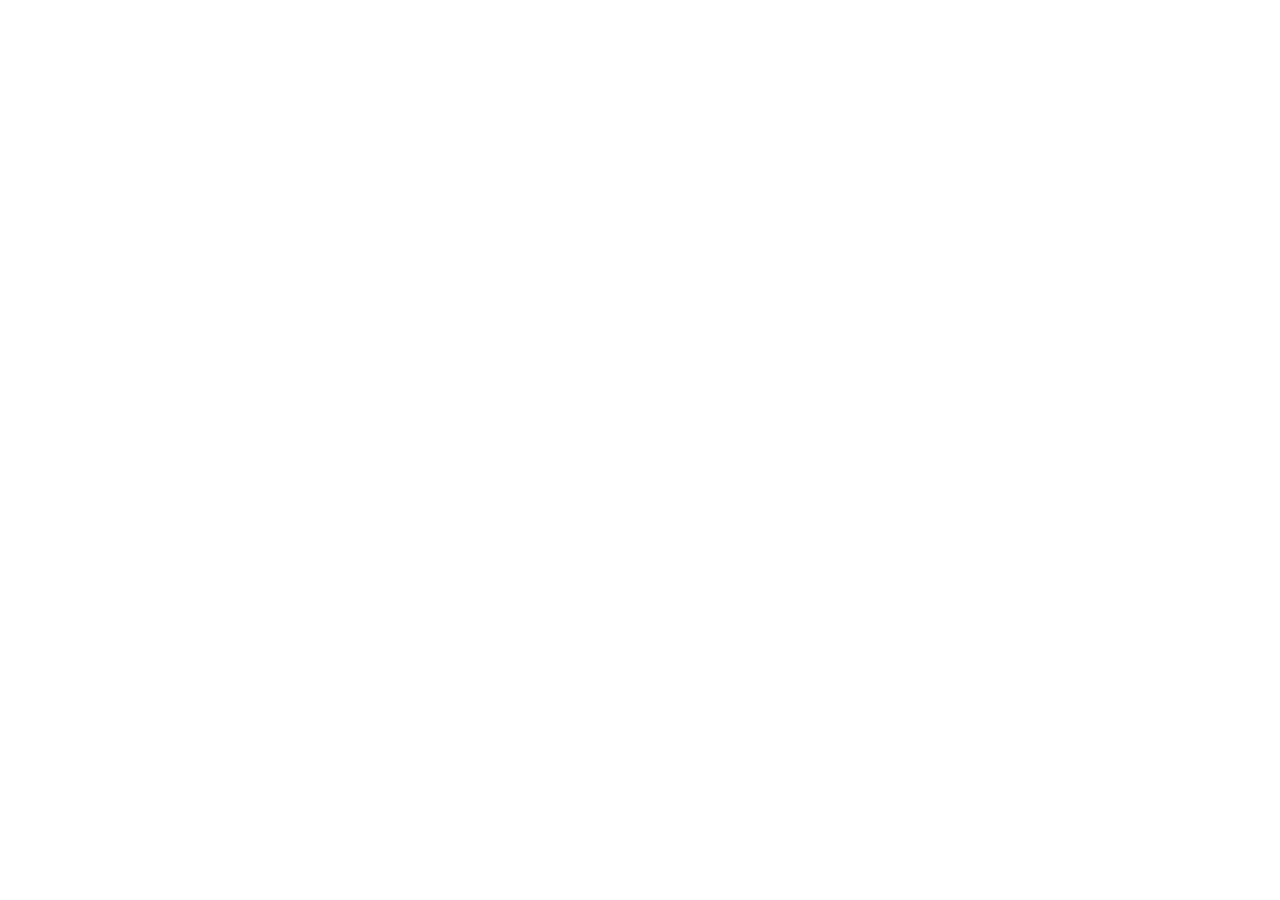
==== index.html @ 7c3af032 "Use tech stack vite_react_shadcn_ts" ====
<!DOCTYPE html>
<html lang="en">
  <head>
    <meta charset="UTF-8" />
    <meta name="viewport" content="width=device-width, initial-scale=1.0" />
    <title>nav-quest-explorer</title>
    <meta name="description" content="Lovable Generated Project" />
    <meta name="author" content="Lovable" />

    <meta property="og:title" content="nav-quest-explorer" />
    <meta property="og:description" content="Lovable Generated Project" />
    <meta property="og:type" content="website" />
    <meta property="og:image" content="https://lovable.dev/opengraph-image-p98pqg.png" />

    <meta name="twitter:card" content="summary_large_image" />
    <meta name="twitter:site" content="@lovable_dev" />
    <meta name="twitter:image" content="https://lovable.dev/opengraph-image-p98pqg.png" />
  </head>

  <body>
    <div id="root"></div>
    <script type="module" src="/src/main.tsx"></script>
  </body>
</html>
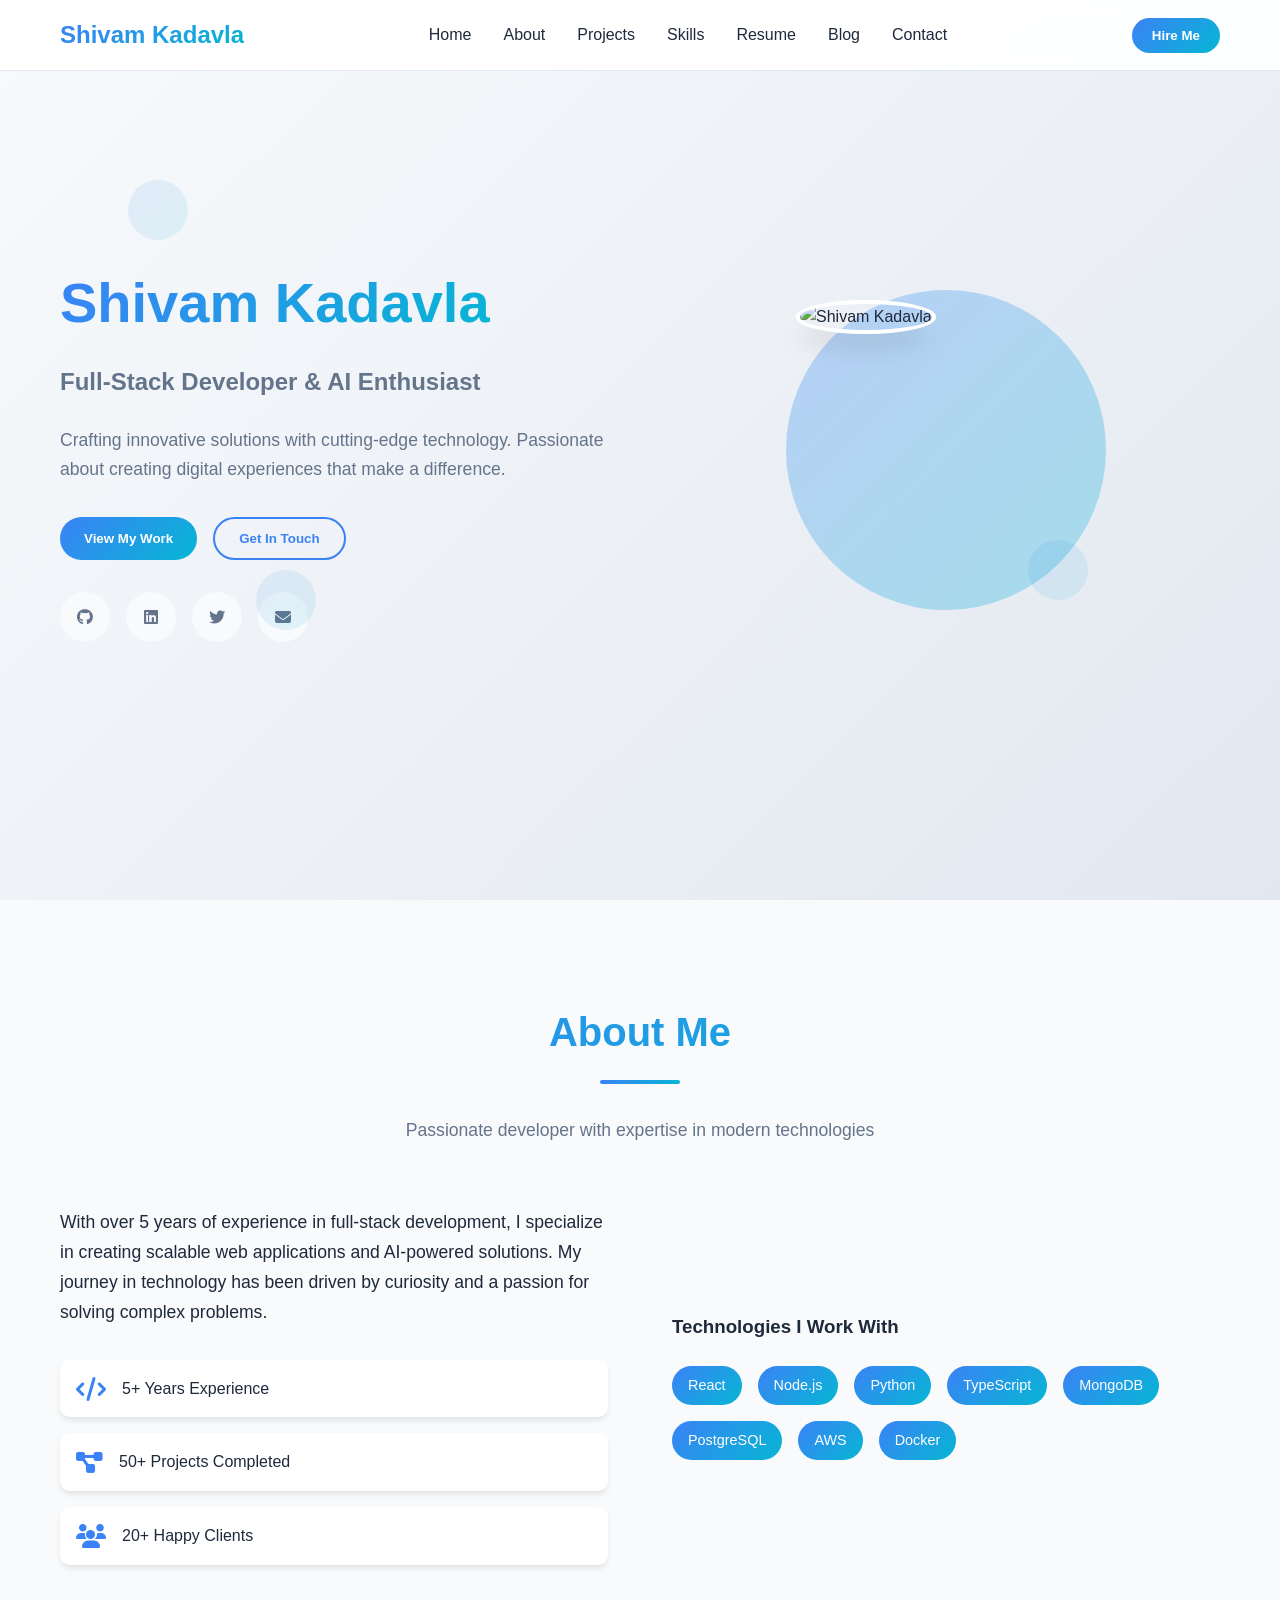
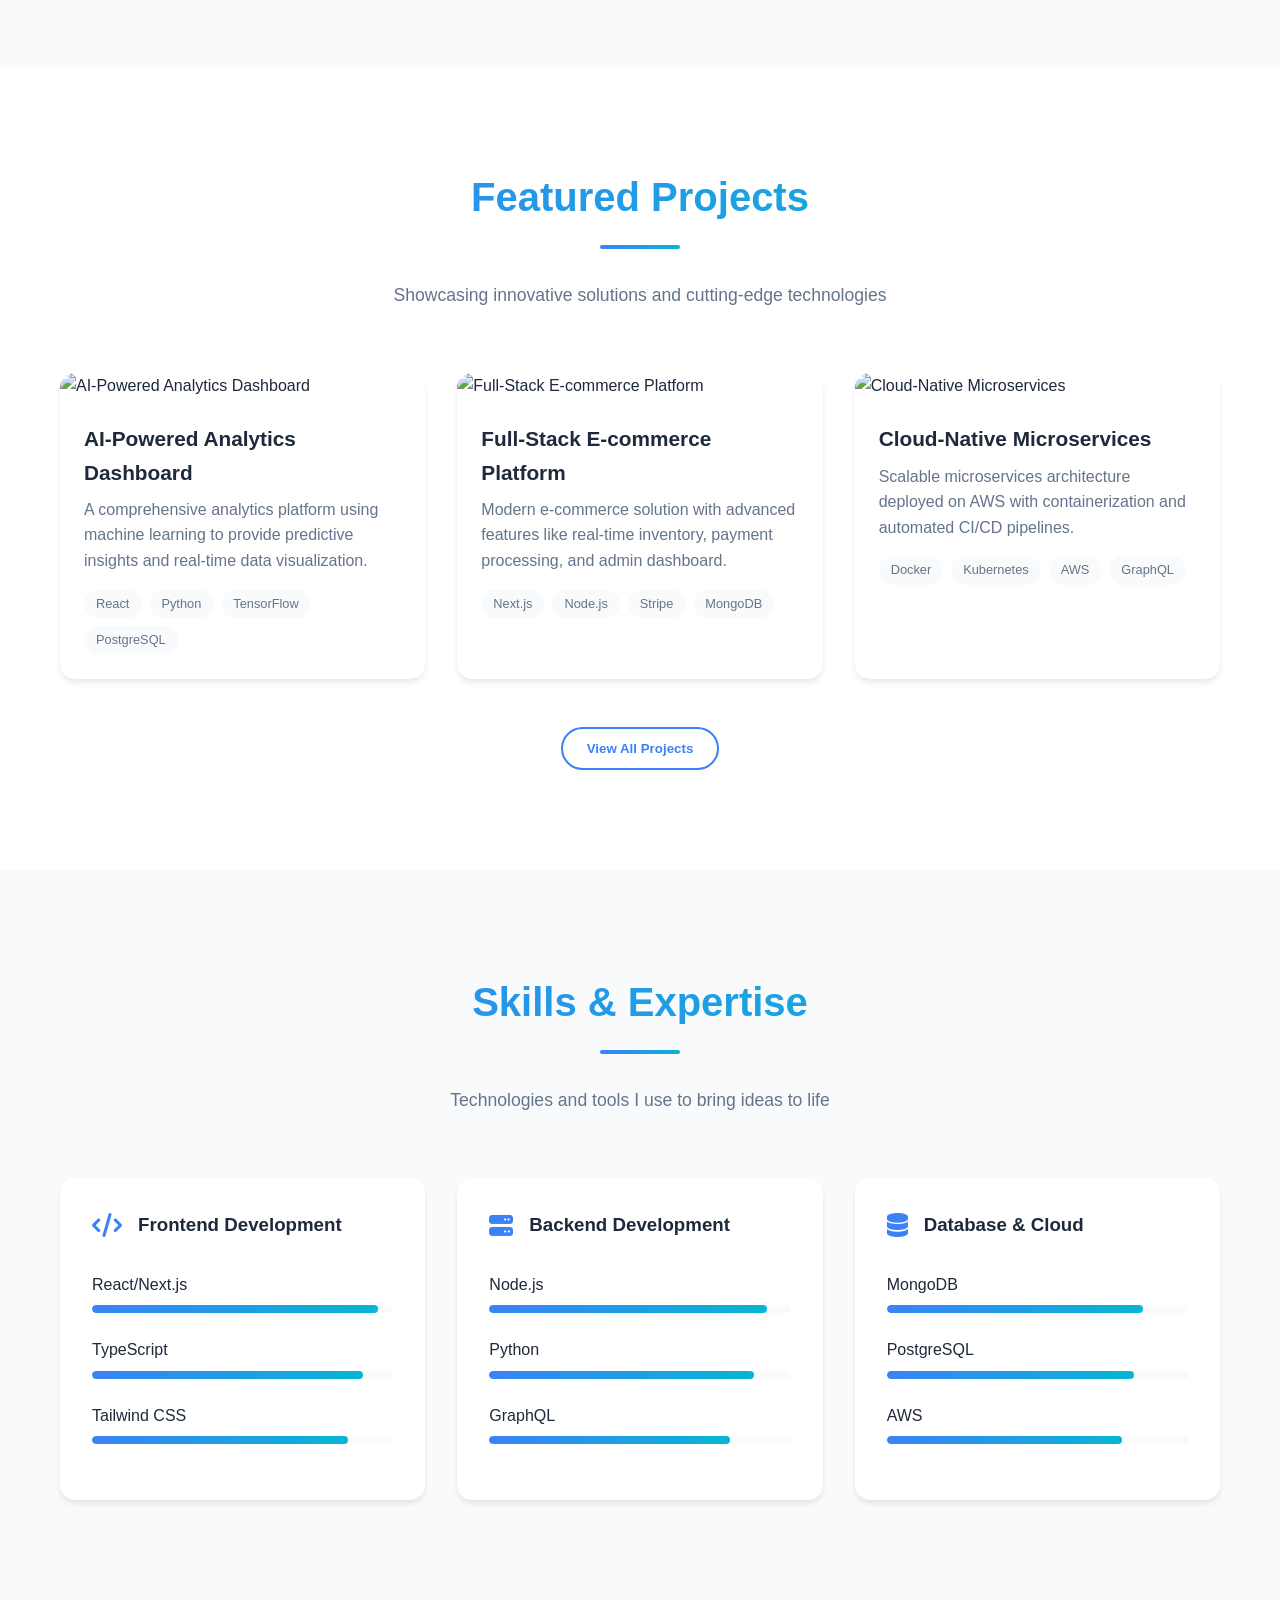
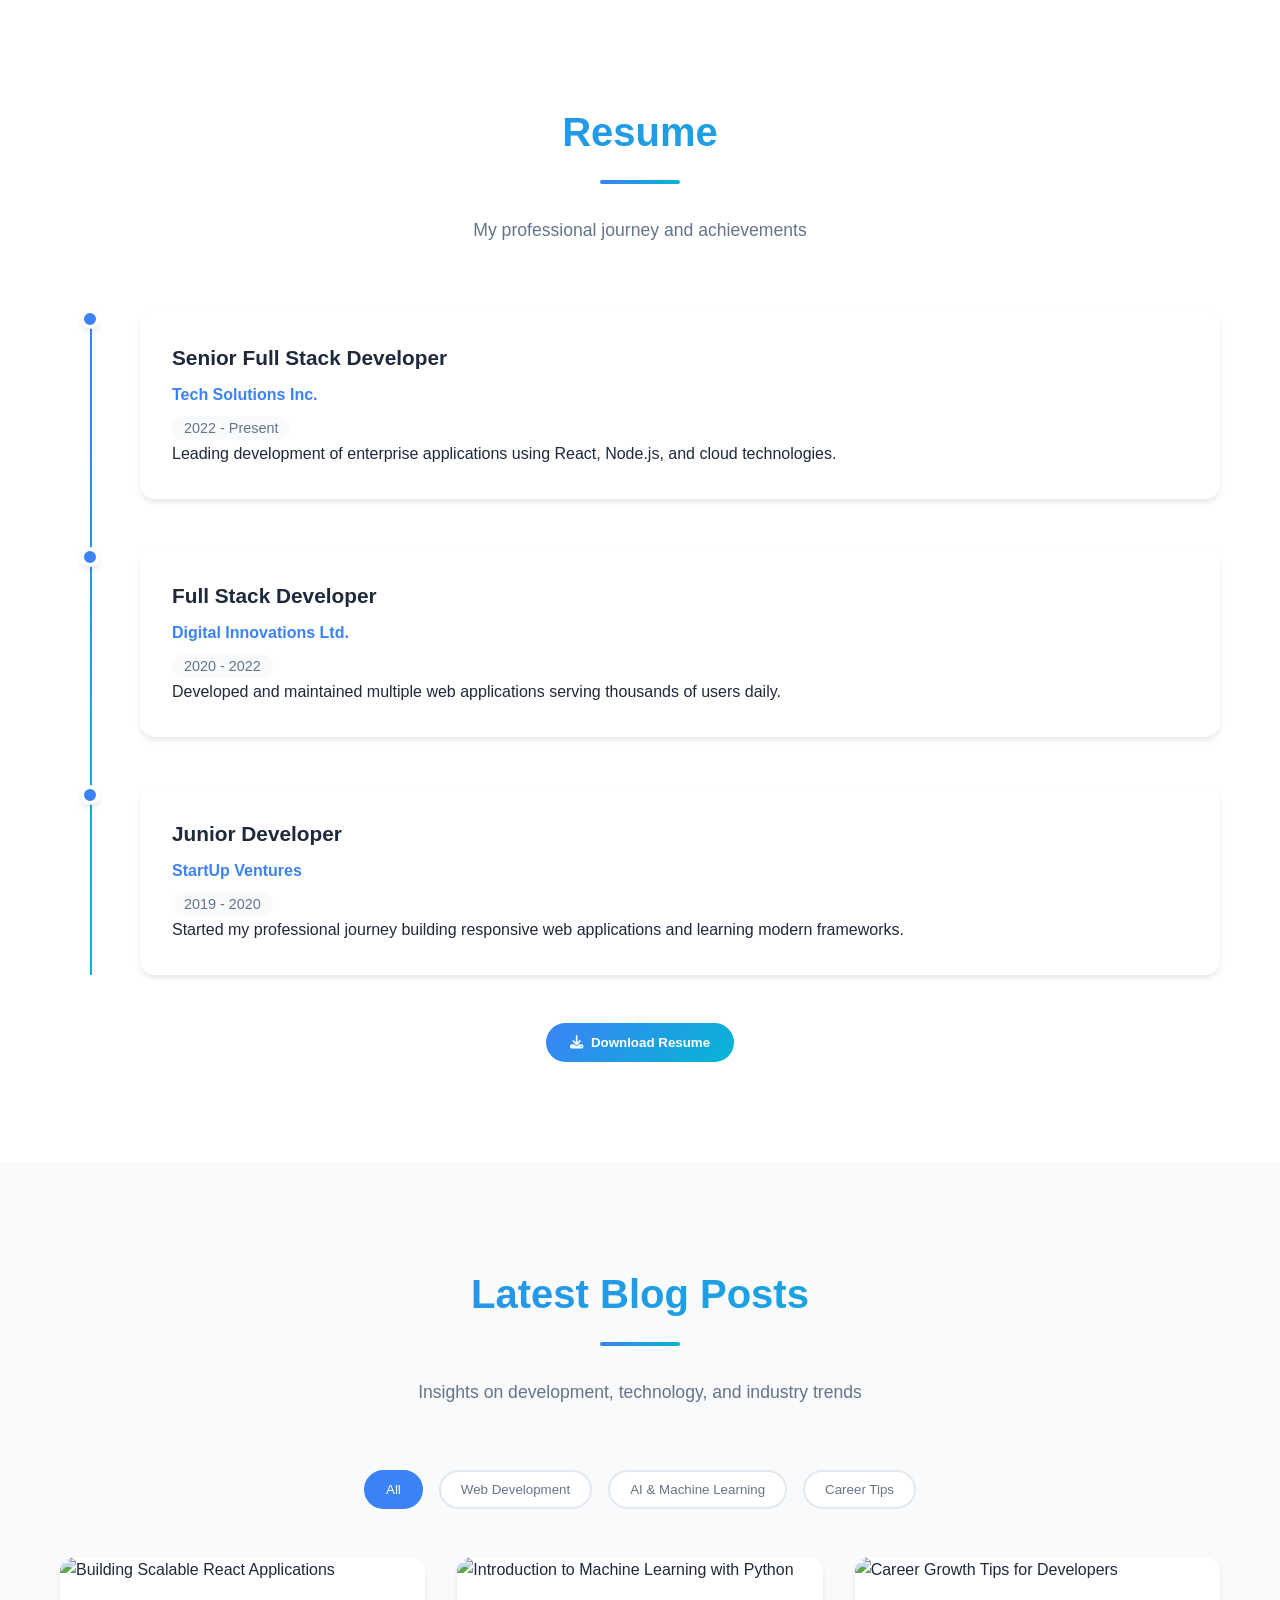
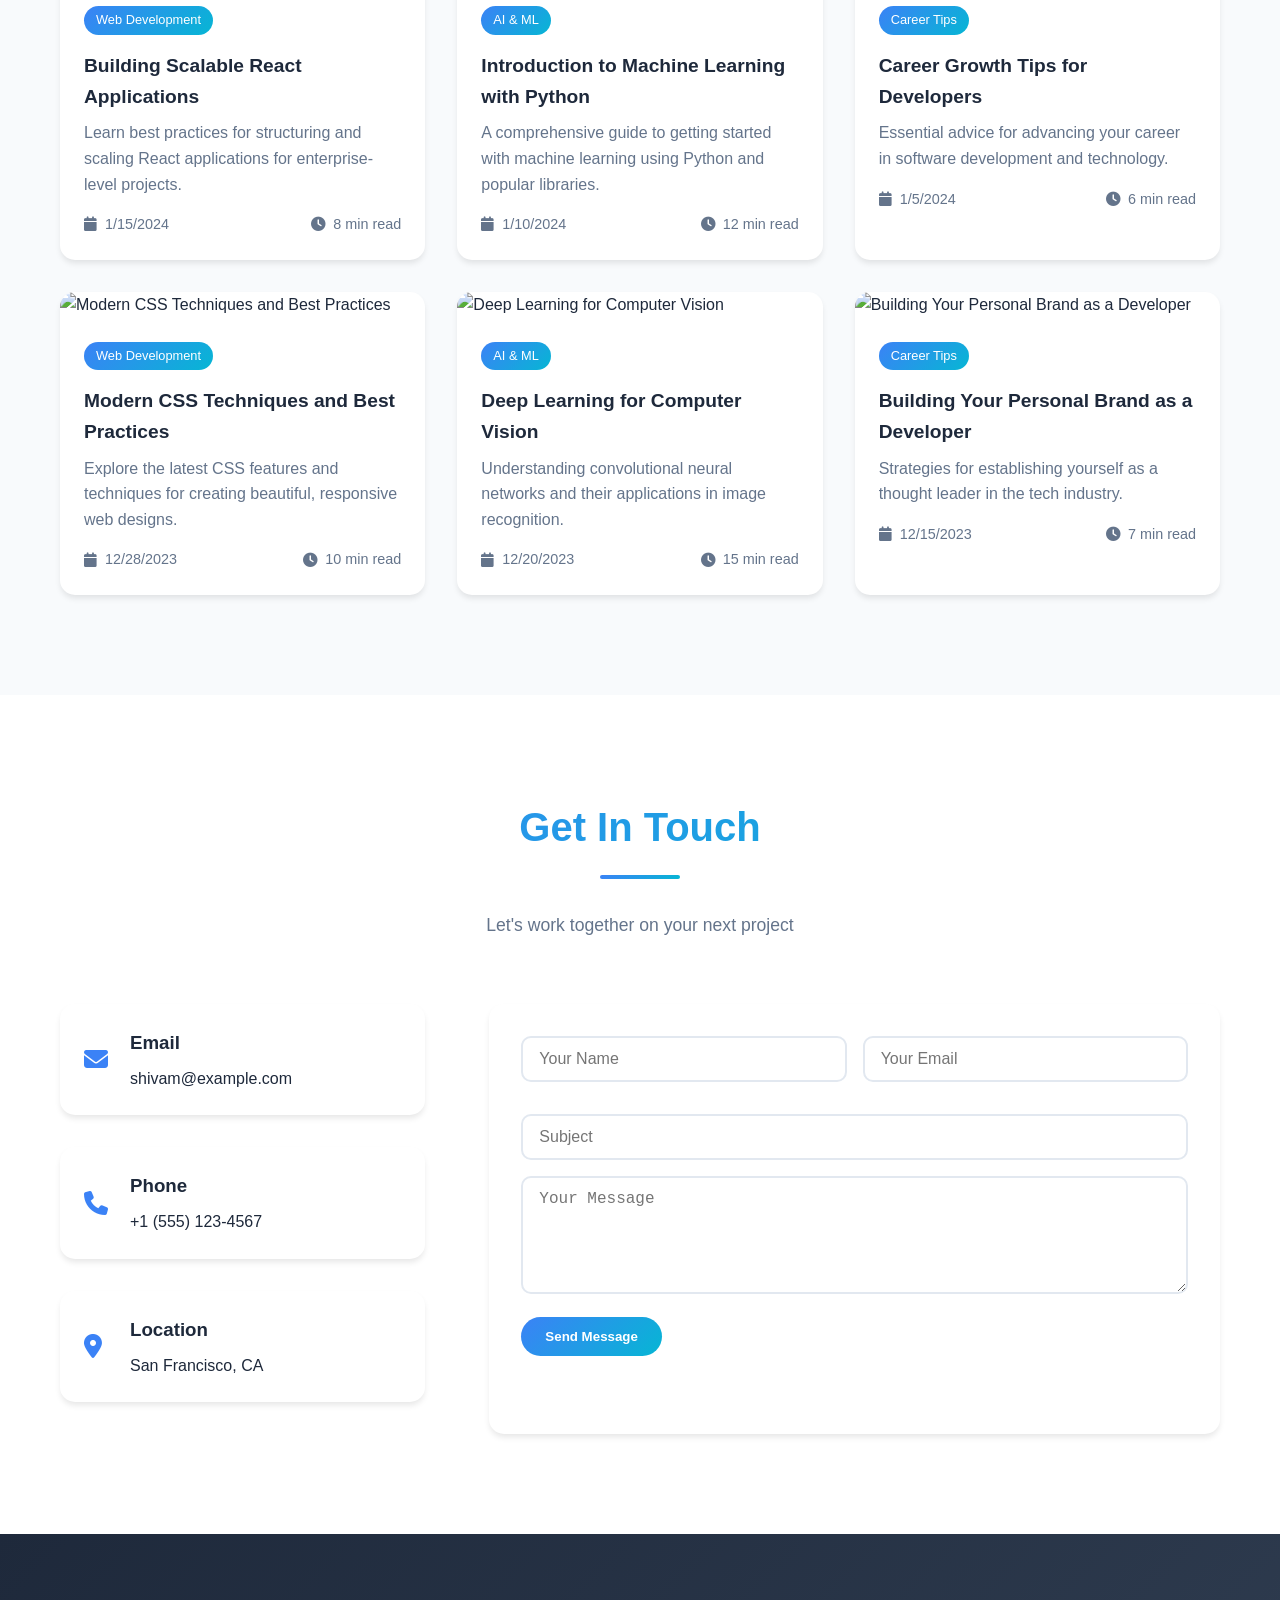
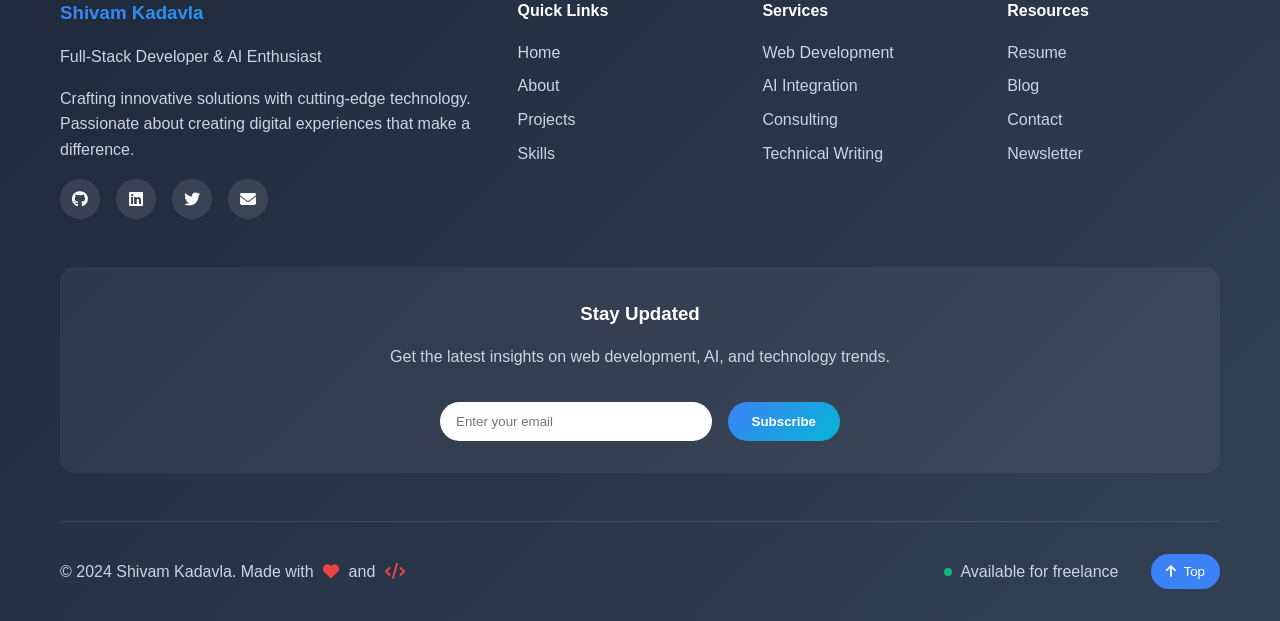
==== commit 27462086: "Convert codebase to HTML, CSS, and JS Refactor the React codebase into HTML, CSS, and JavaScript fil" ====
--- a/index.html
+++ b/index.html
@@ -1,24 +1,385 @@
+
 <!DOCTYPE html>
 <html lang="en">
-  <head>
-    <meta charset="UTF-8" />
-    <meta name="viewport" content="width=device-width, initial-scale=1.0" />
-    <title>nav-quest-explorer</title>
-    <meta name="description" content="Lovable Generated Project" />
-    <meta name="author" content="Lovable" />
-
-    <meta property="og:title" content="nav-quest-explorer" />
-    <meta property="og:description" content="Lovable Generated Project" />
-    <meta property="og:type" content="website" />
-    <meta property="og:image" content="https://lovable.dev/opengraph-image-p98pqg.png" />
-
-    <meta name="twitter:card" content="summary_large_image" />
-    <meta name="twitter:site" content="@lovable_dev" />
-    <meta name="twitter:image" content="https://lovable.dev/opengraph-image-p98pqg.png" />
-  </head>
-
-  <body>
-    <div id="root"></div>
-    <script type="module" src="/src/main.tsx"></script>
-  </body>
+<head>
+    <meta charset="UTF-8">
+    <meta name="viewport" content="width=device-width, initial-scale=1.0">
+    <title>Shivam Kadavla - Full Stack Developer</title>
+    <meta name="description" content="Full-Stack Developer & AI Enthusiast">
+    <link href="https://cdnjs.cloudflare.com/ajax/libs/font-awesome/6.4.0/css/all.min.css" rel="stylesheet">
+    <link href="styles.css" rel="stylesheet">
+</head>
+<body>
+    <!-- Navigation -->
+    <nav id="navbar" class="navbar">
+        <div class="nav-container">
+            <div class="nav-brand">
+                <a href="#home" class="brand-link">Shivam Kadavla</a>
+            </div>
+            <div class="nav-menu" id="nav-menu">
+                <a href="#home" class="nav-link">Home</a>
+                <a href="#about" class="nav-link">About</a>
+                <a href="#projects" class="nav-link">Projects</a>
+                <a href="#skills" class="nav-link">Skills</a>
+                <a href="#resume" class="nav-link">Resume</a>
+                <a href="#blog" class="nav-link">Blog</a>
+                <a href="#contact" class="nav-link">Contact</a>
+            </div>
+            <button class="cta-btn">Hire Me</button>
+            <div class="hamburger" id="hamburger">
+                <span></span>
+                <span></span>
+                <span></span>
+            </div>
+        </div>
+    </nav>
+
+    <!-- Hero Section -->
+    <section id="home" class="hero">
+        <div class="hero-container">
+            <div class="hero-content">
+                <div class="hero-text">
+                    <h1 class="hero-title">
+                        <span class="gradient-text">Shivam Kadavla</span>
+                    </h1>
+                    <h2 class="hero-subtitle">Full-Stack Developer & AI Enthusiast</h2>
+                    <p class="hero-description">
+                        Crafting innovative solutions with cutting-edge technology. 
+                        Passionate about creating digital experiences that make a difference.
+                    </p>
+                    <div class="hero-buttons">
+                        <button class="btn-primary">View My Work</button>
+                        <button class="btn-secondary">Get In Touch</button>
+                    </div>
+                    <div class="social-links">
+                        <a href="https://github.com" class="social-link"><i class="fab fa-github"></i></a>
+                        <a href="https://linkedin.com" class="social-link"><i class="fab fa-linkedin"></i></a>
+                        <a href="https://twitter.com" class="social-link"><i class="fab fa-twitter"></i></a>
+                        <a href="mailto:shivam@example.com" class="social-link"><i class="fas fa-envelope"></i></a>
+                    </div>
+                </div>
+                <div class="hero-image">
+                    <div class="image-container">
+                        <img src="https://images.unsplash.com/photo-1507003211169-0a1dd7228f2d?w=400&h=400&fit=crop&crop=face" alt="Shivam Kadavla" class="profile-image">
+                        <div class="image-glow"></div>
+                    </div>
+                </div>
+            </div>
+        </div>
+        <div class="hero-background">
+            <div class="floating-element" style="top: 20%; left: 10%;"></div>
+            <div class="floating-element" style="top: 60%; right: 15%;"></div>
+            <div class="floating-element" style="bottom: 30%; left: 20%;"></div>
+        </div>
+    </section>
+
+    <!-- About Section -->
+    <section id="about" class="about">
+        <div class="container">
+            <div class="section-header">
+                <h2 class="section-title gradient-text">About Me</h2>
+                <div class="section-divider"></div>
+                <p class="section-subtitle">Passionate developer with expertise in modern technologies</p>
+            </div>
+            <div class="about-content">
+                <div class="about-text">
+                    <p>With over 5 years of experience in full-stack development, I specialize in creating scalable web applications and AI-powered solutions. My journey in technology has been driven by curiosity and a passion for solving complex problems.</p>
+                    <div class="highlights">
+                        <div class="highlight-item">
+                            <i class="fas fa-code"></i>
+                            <span>5+ Years Experience</span>
+                        </div>
+                        <div class="highlight-item">
+                            <i class="fas fa-project-diagram"></i>
+                            <span>50+ Projects Completed</span>
+                        </div>
+                        <div class="highlight-item">
+                            <i class="fas fa-users"></i>
+                            <span>20+ Happy Clients</span>
+                        </div>
+                    </div>
+                </div>
+                <div class="tech-stack">
+                    <h3>Technologies I Work With</h3>
+                    <div class="tech-tags">
+                        <span class="tech-tag">React</span>
+                        <span class="tech-tag">Node.js</span>
+                        <span class="tech-tag">Python</span>
+                        <span class="tech-tag">TypeScript</span>
+                        <span class="tech-tag">MongoDB</span>
+                        <span class="tech-tag">PostgreSQL</span>
+                        <span class="tech-tag">AWS</span>
+                        <span class="tech-tag">Docker</span>
+                    </div>
+                </div>
+            </div>
+        </div>
+    </section>
+
+    <!-- Projects Section -->
+    <section id="projects" class="projects">
+        <div class="container">
+            <div class="section-header">
+                <h2 class="section-title gradient-text">Featured Projects</h2>
+                <div class="section-divider"></div>
+                <p class="section-subtitle">Showcasing innovative solutions and cutting-edge technologies</p>
+            </div>
+            <div class="projects-grid" id="projects-grid">
+                <!-- Projects will be loaded here by JavaScript -->
+            </div>
+            <div class="projects-actions">
+                <button id="view-all-projects" class="btn-outline">View All Projects</button>
+            </div>
+        </div>
+    </section>
+
+    <!-- Skills Section -->
+    <section id="skills" class="skills">
+        <div class="container">
+            <div class="section-header">
+                <h2 class="section-title gradient-text">Skills & Expertise</h2>
+                <div class="section-divider"></div>
+                <p class="section-subtitle">Technologies and tools I use to bring ideas to life</p>
+            </div>
+            <div class="skills-content">
+                <div class="skills-categories">
+                    <div class="skill-category">
+                        <h3><i class="fas fa-code"></i> Frontend Development</h3>
+                        <div class="skills-list">
+                            <div class="skill-item">
+                                <span>React/Next.js</span>
+                                <div class="skill-bar"><div class="skill-progress" data-width="95%"></div></div>
+                            </div>
+                            <div class="skill-item">
+                                <span>TypeScript</span>
+                                <div class="skill-bar"><div class="skill-progress" data-width="90%"></div></div>
+                            </div>
+                            <div class="skill-item">
+                                <span>Tailwind CSS</span>
+                                <div class="skill-bar"><div class="skill-progress" data-width="85%"></div></div>
+                            </div>
+                        </div>
+                    </div>
+                    <div class="skill-category">
+                        <h3><i class="fas fa-server"></i> Backend Development</h3>
+                        <div class="skills-list">
+                            <div class="skill-item">
+                                <span>Node.js</span>
+                                <div class="skill-bar"><div class="skill-progress" data-width="92%"></div></div>
+                            </div>
+                            <div class="skill-item">
+                                <span>Python</span>
+                                <div class="skill-bar"><div class="skill-progress" data-width="88%"></div></div>
+                            </div>
+                            <div class="skill-item">
+                                <span>GraphQL</span>
+                                <div class="skill-bar"><div class="skill-progress" data-width="80%"></div></div>
+                            </div>
+                        </div>
+                    </div>
+                    <div class="skill-category">
+                        <h3><i class="fas fa-database"></i> Database & Cloud</h3>
+                        <div class="skills-list">
+                            <div class="skill-item">
+                                <span>MongoDB</span>
+                                <div class="skill-bar"><div class="skill-progress" data-width="85%"></div></div>
+                            </div>
+                            <div class="skill-item">
+                                <span>PostgreSQL</span>
+                                <div class="skill-bar"><div class="skill-progress" data-width="82%"></div></div>
+                            </div>
+                            <div class="skill-item">
+                                <span>AWS</span>
+                                <div class="skill-bar"><div class="skill-progress" data-width="78%"></div></div>
+                            </div>
+                        </div>
+                    </div>
+                </div>
+            </div>
+        </div>
+    </section>
+
+    <!-- Resume Section -->
+    <section id="resume" class="resume">
+        <div class="container">
+            <div class="section-header">
+                <h2 class="section-title gradient-text">Resume</h2>
+                <div class="section-divider"></div>
+                <p class="section-subtitle">My professional journey and achievements</p>
+            </div>
+            <div class="resume-content">
+                <div class="resume-timeline">
+                    <div class="timeline-item">
+                        <div class="timeline-marker"></div>
+                        <div class="timeline-content">
+                            <h3>Senior Full Stack Developer</h3>
+                            <h4>Tech Solutions Inc.</h4>
+                            <span class="timeline-date">2022 - Present</span>
+                            <p>Leading development of enterprise applications using React, Node.js, and cloud technologies.</p>
+                        </div>
+                    </div>
+                    <div class="timeline-item">
+                        <div class="timeline-marker"></div>
+                        <div class="timeline-content">
+                            <h3>Full Stack Developer</h3>
+                            <h4>Digital Innovations Ltd.</h4>
+                            <span class="timeline-date">2020 - 2022</span>
+                            <p>Developed and maintained multiple web applications serving thousands of users daily.</p>
+                        </div>
+                    </div>
+                    <div class="timeline-item">
+                        <div class="timeline-marker"></div>
+                        <div class="timeline-content">
+                            <h3>Junior Developer</h3>
+                            <h4>StartUp Ventures</h4>
+                            <span class="timeline-date">2019 - 2020</span>
+                            <p>Started my professional journey building responsive web applications and learning modern frameworks.</p>
+                        </div>
+                    </div>
+                </div>
+                <div class="resume-actions">
+                    <button id="download-resume" class="btn-primary">
+                        <i class="fas fa-download"></i> Download Resume
+                    </button>
+                </div>
+            </div>
+        </div>
+    </section>
+
+    <!-- Blog Section -->
+    <section id="blog" class="blog">
+        <div class="container">
+            <div class="section-header">
+                <h2 class="section-title gradient-text">Latest Blog Posts</h2>
+                <div class="section-divider"></div>
+                <p class="section-subtitle">Insights on development, technology, and industry trends</p>
+            </div>
+            <div class="blog-filters">
+                <button class="filter-btn active" data-category="all">All</button>
+                <button class="filter-btn" data-category="web-dev">Web Development</button>
+                <button class="filter-btn" data-category="ai">AI & Machine Learning</button>
+                <button class="filter-btn" data-category="career">Career Tips</button>
+            </div>
+            <div class="blog-grid" id="blog-grid">
+                <!-- Blog posts will be loaded here by JavaScript -->
+            </div>
+        </div>
+    </section>
+
+    <!-- Contact Section -->
+    <section id="contact" class="contact">
+        <div class="container">
+            <div class="section-header">
+                <h2 class="section-title gradient-text">Get In Touch</h2>
+                <div class="section-divider"></div>
+                <p class="section-subtitle">Let's work together on your next project</p>
+            </div>
+            <div class="contact-content">
+                <div class="contact-info">
+                    <div class="contact-item">
+                        <i class="fas fa-envelope"></i>
+                        <div>
+                            <h3>Email</h3>
+                            <p>shivam@example.com</p>
+                        </div>
+                    </div>
+                    <div class="contact-item">
+                        <i class="fas fa-phone"></i>
+                        <div>
+                            <h3>Phone</h3>
+                            <p>+1 (555) 123-4567</p>
+                        </div>
+                    </div>
+                    <div class="contact-item">
+                        <i class="fas fa-map-marker-alt"></i>
+                        <div>
+                            <h3>Location</h3>
+                            <p>San Francisco, CA</p>
+                        </div>
+                    </div>
+                </div>
+                <form class="contact-form" id="contact-form">
+                    <div class="form-row">
+                        <input type="text" name="name" placeholder="Your Name" required>
+                        <input type="email" name="email" placeholder="Your Email" required>
+                    </div>
+                    <input type="text" name="subject" placeholder="Subject" required>
+                    <textarea name="message" placeholder="Your Message" rows="5" required></textarea>
+                    <button type="submit" class="btn-primary">Send Message</button>
+                </form>
+            </div>
+        </div>
+    </section>
+
+    <!-- Footer -->
+    <footer class="footer">
+        <div class="container">
+            <div class="footer-content">
+                <div class="footer-section">
+                    <h3 class="gradient-text">Shivam Kadavla</h3>
+                    <p>Full-Stack Developer & AI Enthusiast</p>
+                    <p>Crafting innovative solutions with cutting-edge technology. Passionate about creating digital experiences that make a difference.</p>
+                    <div class="footer-social">
+                        <a href="https://github.com" class="social-link"><i class="fab fa-github"></i></a>
+                        <a href="https://linkedin.com" class="social-link"><i class="fab fa-linkedin"></i></a>
+                        <a href="https://twitter.com" class="social-link"><i class="fab fa-twitter"></i></a>
+                        <a href="mailto:shivam@example.com" class="social-link"><i class="fas fa-envelope"></i></a>
+                    </div>
+                </div>
+                <div class="footer-section">
+                    <h4>Quick Links</h4>
+                    <ul>
+                        <li><a href="#home">Home</a></li>
+                        <li><a href="#about">About</a></li>
+                        <li><a href="#projects">Projects</a></li>
+                        <li><a href="#skills">Skills</a></li>
+                    </ul>
+                </div>
+                <div class="footer-section">
+                    <h4>Services</h4>
+                    <ul>
+                        <li><a href="#">Web Development</a></li>
+                        <li><a href="#">AI Integration</a></li>
+                        <li><a href="#">Consulting</a></li>
+                        <li><a href="#">Technical Writing</a></li>
+                    </ul>
+                </div>
+                <div class="footer-section">
+                    <h4>Resources</h4>
+                    <ul>
+                        <li><a href="#resume">Resume</a></li>
+                        <li><a href="#blog">Blog</a></li>
+                        <li><a href="#contact">Contact</a></li>
+                        <li><a href="#">Newsletter</a></li>
+                    </ul>
+                </div>
+            </div>
+            <div class="footer-newsletter">
+                <h3>Stay Updated</h3>
+                <p>Get the latest insights on web development, AI, and technology trends.</p>
+                <div class="newsletter-form">
+                    <input type="email" placeholder="Enter your email">
+                    <button class="btn-primary">Subscribe</button>
+                </div>
+            </div>
+            <div class="footer-bottom">
+                <div class="footer-copyright">
+                    <span>© 2024 Shivam Kadavla. Made with <i class="fas fa-heart"></i> and <i class="fas fa-code"></i></span>
+                </div>
+                <div class="footer-actions">
+                    <div class="availability">
+                        <div class="status-dot"></div>
+                        <span>Available for freelance</span>
+                    </div>
+                    <button id="scroll-to-top" class="scroll-top-btn">
+                        <i class="fas fa-arrow-up"></i>
+                        <span>Top</span>
+                    </button>
+                </div>
+            </div>
+        </div>
+    </footer>
+
+    <script src="script.js"></script>
+</body>
 </html>
--- a/styles.css
+++ b/styles.css
@@ -0,0 +1,1136 @@
+
+* {
+    margin: 0;
+    padding: 0;
+    box-sizing: border-box;
+}
+
+:root {
+    --primary-color: #3b82f6;
+    --secondary-color: #1e40af;
+    --accent-color: #06b6d4;
+    --background-color: #ffffff;
+    --surface-color: #f8fafc;
+    --text-primary: #1e293b;
+    --text-secondary: #64748b;
+    --border-color: #e2e8f0;
+    --gradient: linear-gradient(135deg, #3b82f6, #06b6d4);
+    --shadow: 0 4px 6px -1px rgba(0, 0, 0, 0.1);
+    --shadow-lg: 0 20px 25px -5px rgba(0, 0, 0, 0.1);
+}
+
+body {
+    font-family: -apple-system, BlinkMacSystemFont, 'Segoe UI', Roboto, sans-serif;
+    line-height: 1.6;
+    color: var(--text-primary);
+    background-color: var(--background-color);
+    overflow-x: hidden;
+}
+
+.container {
+    max-width: 1200px;
+    margin: 0 auto;
+    padding: 0 20px;
+}
+
+/* Navigation */
+.navbar {
+    position: fixed;
+    top: 0;
+    left: 0;
+    right: 0;
+    z-index: 1000;
+    background: rgba(255, 255, 255, 0.95);
+    backdrop-filter: blur(10px);
+    border-bottom: 1px solid var(--border-color);
+    transition: all 0.3s ease;
+}
+
+.nav-container {
+    max-width: 1200px;
+    margin: 0 auto;
+    padding: 0 20px;
+    display: flex;
+    justify-content: space-between;
+    align-items: center;
+    height: 70px;
+}
+
+.brand-link {
+    font-size: 1.5rem;
+    font-weight: bold;
+    text-decoration: none;
+    background: var(--gradient);
+    -webkit-background-clip: text;
+    background-clip: text;
+    -webkit-text-fill-color: transparent;
+    transition: transform 0.3s ease;
+}
+
+.brand-link:hover {
+    transform: scale(1.05);
+}
+
+.nav-menu {
+    display: flex;
+    gap: 2rem;
+    align-items: center;
+}
+
+.nav-link {
+    text-decoration: none;
+    color: var(--text-primary);
+    font-weight: 500;
+    position: relative;
+    transition: color 0.3s ease;
+}
+
+.nav-link::after {
+    content: '';
+    position: absolute;
+    width: 0;
+    height: 2px;
+    bottom: -5px;
+    left: 0;
+    background: var(--gradient);
+    transition: width 0.3s ease;
+}
+
+.nav-link:hover {
+    color: var(--primary-color);
+}
+
+.nav-link:hover::after {
+    width: 100%;
+}
+
+.cta-btn {
+    background: var(--gradient);
+    color: white;
+    border: none;
+    padding: 10px 20px;
+    border-radius: 25px;
+    font-weight: 600;
+    cursor: pointer;
+    transition: all 0.3s ease;
+}
+
+.cta-btn:hover {
+    transform: translateY(-2px);
+    box-shadow: var(--shadow-lg);
+}
+
+.hamburger {
+    display: none;
+    flex-direction: column;
+    cursor: pointer;
+    gap: 4px;
+}
+
+.hamburger span {
+    width: 25px;
+    height: 3px;
+    background: var(--text-primary);
+    transition: all 0.3s ease;
+}
+
+/* Hero Section */
+.hero {
+    min-height: 100vh;
+    display: flex;
+    align-items: center;
+    position: relative;
+    background: linear-gradient(135deg, #f8fafc 0%, #e2e8f0 100%);
+    overflow: hidden;
+}
+
+.hero-container {
+    max-width: 1200px;
+    margin: 0 auto;
+    padding: 0 20px;
+    width: 100%;
+}
+
+.hero-content {
+    display: grid;
+    grid-template-columns: 1fr 1fr;
+    gap: 4rem;
+    align-items: center;
+}
+
+.hero-title {
+    font-size: 3.5rem;
+    font-weight: 800;
+    margin-bottom: 1rem;
+    animation: fadeInUp 1s ease;
+}
+
+.hero-subtitle {
+    font-size: 1.5rem;
+    color: var(--text-secondary);
+    margin-bottom: 1.5rem;
+    animation: fadeInUp 1s ease 0.2s both;
+}
+
+.hero-description {
+    font-size: 1.1rem;
+    color: var(--text-secondary);
+    margin-bottom: 2rem;
+    line-height: 1.7;
+    animation: fadeInUp 1s ease 0.4s both;
+}
+
+.hero-buttons {
+    display: flex;
+    gap: 1rem;
+    margin-bottom: 2rem;
+    animation: fadeInUp 1s ease 0.6s both;
+}
+
+.btn-primary, .btn-secondary, .btn-outline {
+    padding: 12px 24px;
+    border-radius: 25px;
+    font-weight: 600;
+    cursor: pointer;
+    transition: all 0.3s ease;
+    text-decoration: none;
+    display: inline-flex;
+    align-items: center;
+    gap: 8px;
+    border: none;
+}
+
+.btn-primary {
+    background: var(--gradient);
+    color: white;
+}
+
+.btn-primary:hover {
+    transform: translateY(-2px);
+    box-shadow: var(--shadow-lg);
+}
+
+.btn-secondary {
+    background: transparent;
+    color: var(--primary-color);
+    border: 2px solid var(--primary-color);
+}
+
+.btn-secondary:hover {
+    background: var(--primary-color);
+    color: white;
+}
+
+.btn-outline {
+    background: transparent;
+    color: var(--primary-color);
+    border: 2px solid var(--primary-color);
+}
+
+.btn-outline:hover {
+    background: var(--primary-color);
+    color: white;
+    transform: translateY(-2px);
+}
+
+.social-links {
+    display: flex;
+    gap: 1rem;
+    animation: fadeInUp 1s ease 0.8s both;
+}
+
+.social-link {
+    width: 50px;
+    height: 50px;
+    background: var(--surface-color);
+    border-radius: 50%;
+    display: flex;
+    align-items: center;
+    justify-content: center;
+    color: var(--text-secondary);
+    text-decoration: none;
+    transition: all 0.3s ease;
+}
+
+.social-link:hover {
+    background: var(--primary-color);
+    color: white;
+    transform: translateY(-2px);
+}
+
+.hero-image {
+    display: flex;
+    justify-content: center;
+    animation: fadeInRight 1s ease 0.5s both;
+}
+
+.image-container {
+    position: relative;
+    width: 300px;
+    height: 300px;
+}
+
+.profile-image {
+    width: 100%;
+    height: 100%;
+    border-radius: 50%;
+    object-fit: cover;
+    border: 4px solid white;
+    box-shadow: var(--shadow-lg);
+    position: relative;
+    z-index: 2;
+}
+
+.image-glow {
+    position: absolute;
+    top: -10px;
+    left: -10px;
+    right: -10px;
+    bottom: -10px;
+    background: var(--gradient);
+    border-radius: 50%;
+    opacity: 0.3;
+    animation: pulse 2s infinite;
+    z-index: 1;
+}
+
+.hero-background {
+    position: absolute;
+    top: 0;
+    left: 0;
+    right: 0;
+    bottom: 0;
+    pointer-events: none;
+}
+
+.floating-element {
+    position: absolute;
+    width: 60px;
+    height: 60px;
+    background: var(--gradient);
+    border-radius: 50%;
+    opacity: 0.1;
+    animation: float 6s ease-in-out infinite;
+}
+
+.floating-element:nth-child(2) {
+    animation-delay: -2s;
+    animation-duration: 8s;
+}
+
+.floating-element:nth-child(3) {
+    animation-delay: -4s;
+    animation-duration: 10s;
+}
+
+/* Common Section Styles */
+section {
+    padding: 100px 0;
+}
+
+.section-header {
+    text-align: center;
+    margin-bottom: 4rem;
+}
+
+.section-title {
+    font-size: 2.5rem;
+    font-weight: 800;
+    margin-bottom: 1rem;
+}
+
+.gradient-text {
+    background: var(--gradient);
+    -webkit-background-clip: text;
+    background-clip: text;
+    -webkit-text-fill-color: transparent;
+}
+
+.section-divider {
+    width: 80px;
+    height: 4px;
+    background: var(--gradient);
+    margin: 0 auto 2rem;
+    border-radius: 2px;
+}
+
+.section-subtitle {
+    font-size: 1.1rem;
+    color: var(--text-secondary);
+    max-width: 600px;
+    margin: 0 auto;
+}
+
+/* About Section */
+.about {
+    background: var(--surface-color);
+}
+
+.about-content {
+    display: grid;
+    grid-template-columns: 1fr 1fr;
+    gap: 4rem;
+    align-items: center;
+}
+
+.about-text p {
+    font-size: 1.1rem;
+    margin-bottom: 2rem;
+    line-height: 1.7;
+}
+
+.highlights {
+    display: flex;
+    flex-direction: column;
+    gap: 1rem;
+}
+
+.highlight-item {
+    display: flex;
+    align-items: center;
+    gap: 1rem;
+    padding: 1rem;
+    background: white;
+    border-radius: 10px;
+    box-shadow: var(--shadow);
+}
+
+.highlight-item i {
+    color: var(--primary-color);
+    font-size: 1.5rem;
+}
+
+.tech-stack h3 {
+    margin-bottom: 1.5rem;
+    color: var(--text-primary);
+}
+
+.tech-tags {
+    display: flex;
+    flex-wrap: wrap;
+    gap: 1rem;
+}
+
+.tech-tag {
+    background: var(--gradient);
+    color: white;
+    padding: 8px 16px;
+    border-radius: 20px;
+    font-size: 0.9rem;
+    font-weight: 500;
+}
+
+/* Projects Section */
+.projects-grid {
+    display: grid;
+    grid-template-columns: repeat(auto-fit, minmax(350px, 1fr));
+    gap: 2rem;
+    margin-bottom: 3rem;
+}
+
+.project-card {
+    background: white;
+    border-radius: 15px;
+    overflow: hidden;
+    box-shadow: var(--shadow);
+    transition: all 0.3s ease;
+    position: relative;
+    opacity: 0;
+    transform: translateY(30px);
+    animation: fadeInUp 0.6s ease forwards;
+}
+
+.project-card:hover {
+    transform: translateY(-10px);
+    box-shadow: var(--shadow-lg);
+}
+
+.project-image {
+    width: 100%;
+    height: 200px;
+    object-fit: cover;
+    position: relative;
+}
+
+.project-overlay {
+    position: absolute;
+    top: 0;
+    left: 0;
+    right: 0;
+    bottom: 0;
+    background: linear-gradient(to top, rgba(0,0,0,0.8), transparent);
+    opacity: 0;
+    transition: opacity 0.3s ease;
+    display: flex;
+    align-items: flex-end;
+    padding: 1rem;
+    gap: 1rem;
+}
+
+.project-card:hover .project-overlay {
+    opacity: 1;
+}
+
+.project-btn {
+    background: white;
+    color: var(--primary-color);
+    border: none;
+    padding: 8px 16px;
+    border-radius: 20px;
+    font-size: 0.9rem;
+    cursor: pointer;
+    transition: all 0.3s ease;
+}
+
+.project-btn:hover {
+    background: var(--primary-color);
+    color: white;
+}
+
+.project-content {
+    padding: 1.5rem;
+}
+
+.project-title {
+    font-size: 1.3rem;
+    font-weight: 700;
+    margin-bottom: 0.5rem;
+    color: var(--text-primary);
+}
+
+.project-description {
+    color: var(--text-secondary);
+    margin-bottom: 1rem;
+    line-height: 1.6;
+}
+
+.project-tech {
+    display: flex;
+    flex-wrap: wrap;
+    gap: 0.5rem;
+}
+
+.tech-badge {
+    background: var(--surface-color);
+    color: var(--text-secondary);
+    padding: 4px 12px;
+    border-radius: 15px;
+    font-size: 0.8rem;
+    font-weight: 500;
+}
+
+.projects-actions {
+    text-align: center;
+}
+
+/* Skills Section */
+.skills {
+    background: var(--surface-color);
+}
+
+.skills-categories {
+    display: grid;
+    grid-template-columns: repeat(auto-fit, minmax(300px, 1fr));
+    gap: 2rem;
+}
+
+.skill-category {
+    background: white;
+    padding: 2rem;
+    border-radius: 15px;
+    box-shadow: var(--shadow);
+}
+
+.skill-category h3 {
+    display: flex;
+    align-items: center;
+    gap: 1rem;
+    margin-bottom: 2rem;
+    color: var(--text-primary);
+}
+
+.skill-category i {
+    color: var(--primary-color);
+    font-size: 1.5rem;
+}
+
+.skill-item {
+    margin-bottom: 1.5rem;
+}
+
+.skill-item span {
+    display: block;
+    margin-bottom: 0.5rem;
+    font-weight: 500;
+}
+
+.skill-bar {
+    width: 100%;
+    height: 8px;
+    background: var(--surface-color);
+    border-radius: 4px;
+    overflow: hidden;
+}
+
+.skill-progress {
+    height: 100%;
+    background: var(--gradient);
+    border-radius: 4px;
+    width: 0;
+    transition: width 1s ease;
+}
+
+/* Resume Section */
+.resume-timeline {
+    position: relative;
+    margin-bottom: 3rem;
+}
+
+.resume-timeline::before {
+    content: '';
+    position: absolute;
+    left: 30px;
+    top: 0;
+    bottom: 0;
+    width: 2px;
+    background: var(--gradient);
+}
+
+.timeline-item {
+    position: relative;
+    margin-bottom: 3rem;
+    padding-left: 80px;
+}
+
+.timeline-marker {
+    position: absolute;
+    left: 20px;
+    top: 0;
+    width: 20px;
+    height: 20px;
+    background: var(--primary-color);
+    border-radius: 50%;
+    border: 4px solid white;
+    box-shadow: var(--shadow);
+}
+
+.timeline-content {
+    background: white;
+    padding: 2rem;
+    border-radius: 15px;
+    box-shadow: var(--shadow);
+}
+
+.timeline-content h3 {
+    color: var(--text-primary);
+    font-size: 1.3rem;
+    margin-bottom: 0.5rem;
+}
+
+.timeline-content h4 {
+    color: var(--primary-color);
+    margin-bottom: 0.5rem;
+}
+
+.timeline-date {
+    background: var(--surface-color);
+    color: var(--text-secondary);
+    padding: 4px 12px;
+    border-radius: 15px;
+    font-size: 0.9rem;
+    font-weight: 500;
+}
+
+.resume-actions {
+    text-align: center;
+}
+
+/* Blog Section */
+.blog {
+    background: var(--surface-color);
+}
+
+.blog-filters {
+    display: flex;
+    justify-content: center;
+    gap: 1rem;
+    margin-bottom: 3rem;
+    flex-wrap: wrap;
+}
+
+.filter-btn {
+    background: white;
+    color: var(--text-secondary);
+    border: 2px solid var(--border-color);
+    padding: 10px 20px;
+    border-radius: 25px;
+    cursor: pointer;
+    transition: all 0.3s ease;
+    font-weight: 500;
+}
+
+.filter-btn.active,
+.filter-btn:hover {
+    background: var(--primary-color);
+    color: white;
+    border-color: var(--primary-color);
+}
+
+.blog-grid {
+    display: grid;
+    grid-template-columns: repeat(auto-fit, minmax(300px, 1fr));
+    gap: 2rem;
+}
+
+.blog-card {
+    background: white;
+    border-radius: 15px;
+    overflow: hidden;
+    box-shadow: var(--shadow);
+    transition: all 0.3s ease;
+}
+
+.blog-card:hover {
+    transform: translateY(-5px);
+    box-shadow: var(--shadow-lg);
+}
+
+.blog-image {
+    width: 100%;
+    height: 200px;
+    object-fit: cover;
+}
+
+.blog-content {
+    padding: 1.5rem;
+}
+
+.blog-category {
+    background: var(--gradient);
+    color: white;
+    padding: 4px 12px;
+    border-radius: 15px;
+    font-size: 0.8rem;
+    font-weight: 500;
+    display: inline-block;
+    margin-bottom: 1rem;
+}
+
+.blog-title {
+    font-size: 1.2rem;
+    font-weight: 700;
+    margin-bottom: 0.5rem;
+    color: var(--text-primary);
+}
+
+.blog-excerpt {
+    color: var(--text-secondary);
+    margin-bottom: 1rem;
+    line-height: 1.6;
+}
+
+.blog-meta {
+    display: flex;
+    justify-content: space-between;
+    align-items: center;
+    color: var(--text-secondary);
+    font-size: 0.9rem;
+}
+
+.blog-date {
+    display: flex;
+    align-items: center;
+    gap: 0.5rem;
+}
+
+.read-time {
+    display: flex;
+    align-items: center;
+    gap: 0.5rem;
+}
+
+/* Contact Section */
+.contact-content {
+    display: grid;
+    grid-template-columns: 1fr 2fr;
+    gap: 4rem;
+}
+
+.contact-item {
+    display: flex;
+    align-items: center;
+    gap: 1rem;
+    margin-bottom: 2rem;
+    padding: 1.5rem;
+    background: white;
+    border-radius: 15px;
+    box-shadow: var(--shadow);
+}
+
+.contact-item i {
+    color: var(--primary-color);
+    font-size: 1.5rem;
+    width: 30px;
+}
+
+.contact-item h3 {
+    margin-bottom: 0.5rem;
+    color: var(--text-primary);
+}
+
+.contact-form {
+    background: white;
+    padding: 2rem;
+    border-radius: 15px;
+    box-shadow: var(--shadow);
+}
+
+.form-row {
+    display: grid;
+    grid-template-columns: 1fr 1fr;
+    gap: 1rem;
+    margin-bottom: 1rem;
+}
+
+.contact-form input,
+.contact-form textarea {
+    width: 100%;
+    padding: 12px 16px;
+    border: 2px solid var(--border-color);
+    border-radius: 10px;
+    font-size: 1rem;
+    transition: border-color 0.3s ease;
+    margin-bottom: 1rem;
+}
+
+.contact-form input:focus,
+.contact-form textarea:focus {
+    outline: none;
+    border-color: var(--primary-color);
+}
+
+/* Footer */
+.footer {
+    background: linear-gradient(135deg, #1e293b, #334155);
+    color: white;
+    padding: 4rem 0 2rem;
+}
+
+.footer-content {
+    display: grid;
+    grid-template-columns: 2fr 1fr 1fr 1fr;
+    gap: 2rem;
+    margin-bottom: 3rem;
+}
+
+.footer-section h3,
+.footer-section h4 {
+    margin-bottom: 1rem;
+}
+
+.footer-section p {
+    color: #cbd5e1;
+    margin-bottom: 1rem;
+    line-height: 1.6;
+}
+
+.footer-section ul {
+    list-style: none;
+}
+
+.footer-section ul li {
+    margin-bottom: 0.5rem;
+}
+
+.footer-section ul li a {
+    color: #cbd5e1;
+    text-decoration: none;
+    transition: color 0.3s ease;
+}
+
+.footer-section ul li a:hover {
+    color: white;
+}
+
+.footer-social {
+    display: flex;
+    gap: 1rem;
+    margin-top: 1rem;
+}
+
+.footer-social .social-link {
+    width: 40px;
+    height: 40px;
+    background: rgba(255, 255, 255, 0.1);
+    border-radius: 50%;
+    display: flex;
+    align-items: center;
+    justify-content: center;
+    color: white;
+    text-decoration: none;
+    transition: all 0.3s ease;
+}
+
+.footer-social .social-link:hover {
+    background: var(--primary-color);
+    transform: translateY(-2px);
+}
+
+.footer-newsletter {
+    text-align: center;
+    margin-bottom: 3rem;
+    padding: 2rem;
+    background: rgba(255, 255, 255, 0.05);
+    border-radius: 15px;
+}
+
+.footer-newsletter h3 {
+    margin-bottom: 1rem;
+}
+
+.footer-newsletter p {
+    color: #cbd5e1;
+    margin-bottom: 2rem;
+}
+
+.newsletter-form {
+    display: flex;
+    max-width: 400px;
+    margin: 0 auto;
+    gap: 1rem;
+}
+
+.newsletter-form input {
+    flex: 1;
+    padding: 12px 16px;
+    border: none;
+    border-radius: 25px;
+    background: white;
+    color: var(--text-primary);
+}
+
+.footer-bottom {
+    display: flex;
+    justify-content: space-between;
+    align-items: center;
+    padding-top: 2rem;
+    border-top: 1px solid rgba(255, 255, 255, 0.1);
+}
+
+.footer-copyright {
+    color: #cbd5e1;
+}
+
+.footer-copyright i {
+    color: #ef4444;
+    margin: 0 5px;
+}
+
+.footer-actions {
+    display: flex;
+    align-items: center;
+    gap: 2rem;
+}
+
+.availability {
+    display: flex;
+    align-items: center;
+    gap: 0.5rem;
+    color: #cbd5e1;
+}
+
+.status-dot {
+    width: 8px;
+    height: 8px;
+    background: #10b981;
+    border-radius: 50%;
+    animation: pulse 2s infinite;
+}
+
+.scroll-top-btn {
+    background: var(--primary-color);
+    color: white;
+    border: none;
+    padding: 10px 15px;
+    border-radius: 25px;
+    cursor: pointer;
+    transition: all 0.3s ease;
+    display: flex;
+    align-items: center;
+    gap: 0.5rem;
+    font-weight: 500;
+}
+
+.scroll-top-btn:hover {
+    background: var(--secondary-color);
+    transform: translateY(-2px);
+}
+
+/* Animations */
+@keyframes fadeInUp {
+    from {
+        opacity: 0;
+        transform: translateY(30px);
+    }
+    to {
+        opacity: 1;
+        transform: translateY(0);
+    }
+}
+
+@keyframes fadeInRight {
+    from {
+        opacity: 0;
+        transform: translateX(30px);
+    }
+    to {
+        opacity: 1;
+        transform: translateX(0);
+    }
+}
+
+@keyframes float {
+    0%, 100% {
+        transform: translateY(0px) rotate(0deg);
+    }
+    50% {
+        transform: translateY(-20px) rotate(180deg);
+    }
+}
+
+@keyframes pulse {
+    0%, 100% {
+        opacity: 1;
+    }
+    50% {
+        opacity: 0.5;
+    }
+}
+
+/* Responsive Design */
+@media (max-width: 768px) {
+    .nav-menu {
+        position: fixed;
+        top: 70px;
+        left: -100%;
+        width: 100%;
+        height: calc(100vh - 70px);
+        background: rgba(255, 255, 255, 0.95);
+        backdrop-filter: blur(10px);
+        flex-direction: column;
+        justify-content: flex-start;
+        padding: 2rem;
+        transition: left 0.3s ease;
+    }
+
+    .nav-menu.active {
+        left: 0;
+    }
+
+    .hamburger {
+        display: flex;
+    }
+
+    .cta-btn {
+        display: none;
+    }
+
+    .hero-content {
+        grid-template-columns: 1fr;
+        text-align: center;
+        gap: 2rem;
+    }
+
+    .hero-title {
+        font-size: 2.5rem;
+    }
+
+    .hero-buttons {
+        justify-content: center;
+        flex-wrap: wrap;
+    }
+
+    .about-content {
+        grid-template-columns: 1fr;
+        gap: 2rem;
+    }
+
+    .contact-content {
+        grid-template-columns: 1fr;
+        gap: 2rem;
+    }
+
+    .form-row {
+        grid-template-columns: 1fr;
+    }
+
+    .footer-content {
+        grid-template-columns: 1fr;
+        gap: 2rem;
+        text-align: center;
+    }
+
+    .footer-bottom {
+        flex-direction: column;
+        gap: 1rem;
+        text-align: center;
+    }
+
+    .newsletter-form {
+        flex-direction: column;
+    }
+
+    .section-title {
+        font-size: 2rem;
+    }
+
+    .projects-grid {
+        grid-template-columns: 1fr;
+    }
+
+    .skills-categories {
+        grid-template-columns: 1fr;
+    }
+
+    .blog-filters {
+        justify-content: flex-start;
+        overflow-x: auto;
+        padding-bottom: 1rem;
+    }
+
+    .blog-grid {
+        grid-template-columns: 1fr;
+    }
+}
+
+@media (max-width: 480px) {
+    .container {
+        padding: 0 15px;
+    }
+
+    .hero-title {
+        font-size: 2rem;
+    }
+
+    .section-title {
+        font-size: 1.8rem;
+    }
+}
+
+/* Utility Classes */
+.hidden {
+    display: none !important;
+}
+
+.visible {
+    display: block !important;
+}
+
+.text-center {
+    text-align: center;
+}
+
+.mb-0 { margin-bottom: 0; }
+.mb-1 { margin-bottom: 1rem; }
+.mb-2 { margin-bottom: 2rem; }
+.mb-3 { margin-bottom: 3rem; }
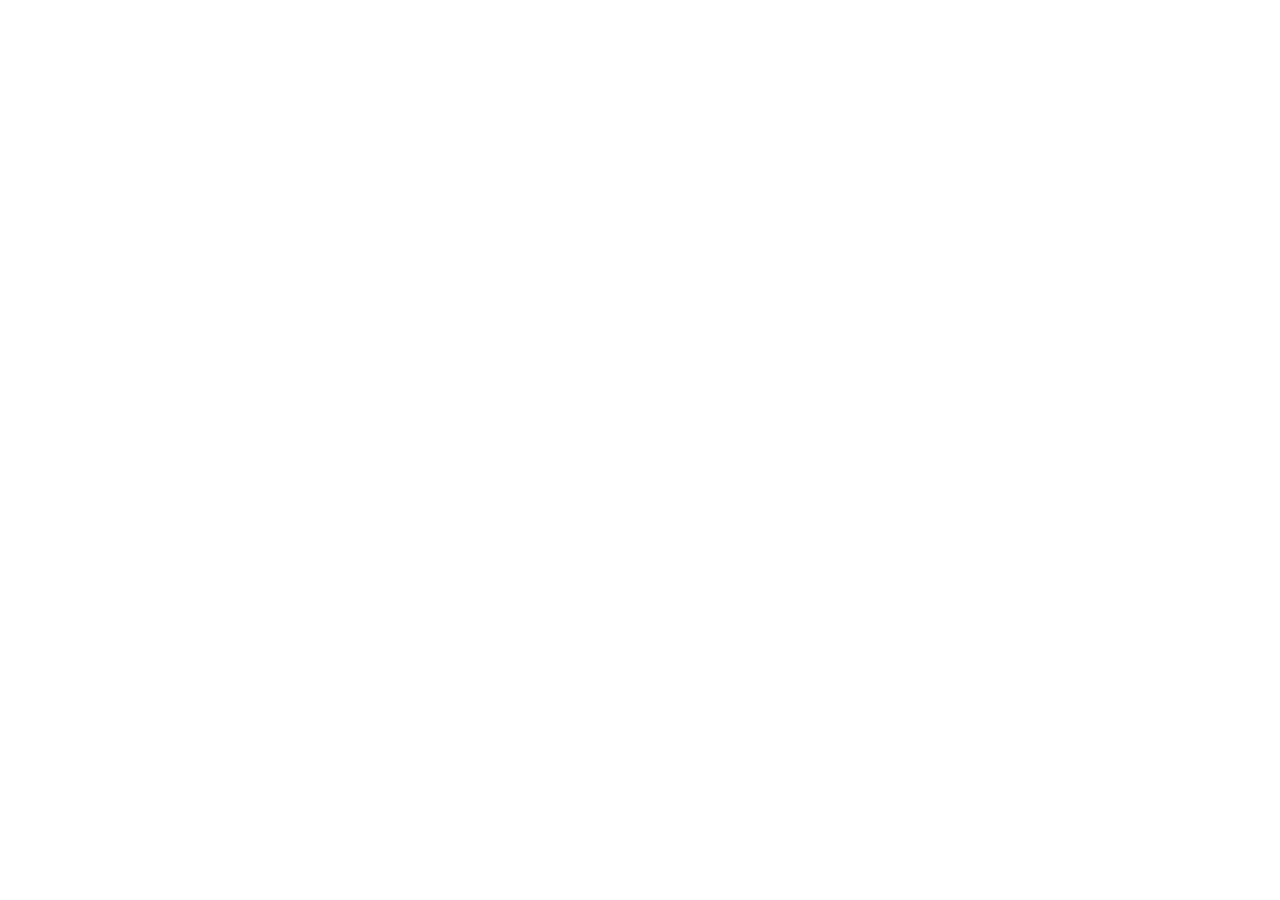
==== commit c4b2a92b: "Reverted to commit bf31aed84434c16027ac39a31b8bc9e825aa0bbc" ====
--- a/index.html
+++ b/index.html
@@ -1,385 +1,24 @@
-
 <!DOCTYPE html>
 <html lang="en">
-<head>
-    <meta charset="UTF-8">
-    <meta name="viewport" content="width=device-width, initial-scale=1.0">
-    <title>Shivam Kadavla - Full Stack Developer</title>
-    <meta name="description" content="Full-Stack Developer & AI Enthusiast">
-    <link href="https://cdnjs.cloudflare.com/ajax/libs/font-awesome/6.4.0/css/all.min.css" rel="stylesheet">
-    <link href="styles.css" rel="stylesheet">
-</head>
-<body>
-    <!-- Navigation -->
-    <nav id="navbar" class="navbar">
-        <div class="nav-container">
-            <div class="nav-brand">
-                <a href="#home" class="brand-link">Shivam Kadavla</a>
-            </div>
-            <div class="nav-menu" id="nav-menu">
-                <a href="#home" class="nav-link">Home</a>
-                <a href="#about" class="nav-link">About</a>
-                <a href="#projects" class="nav-link">Projects</a>
-                <a href="#skills" class="nav-link">Skills</a>
-                <a href="#resume" class="nav-link">Resume</a>
-                <a href="#blog" class="nav-link">Blog</a>
-                <a href="#contact" class="nav-link">Contact</a>
-            </div>
-            <button class="cta-btn">Hire Me</button>
-            <div class="hamburger" id="hamburger">
-                <span></span>
-                <span></span>
-                <span></span>
-            </div>
-        </div>
-    </nav>
+  <head>
+    <meta charset="UTF-8" />
+    <meta name="viewport" content="width=device-width, initial-scale=1.0" />
+    <title>nav-quest-explorer</title>
+    <meta name="description" content="Lovable Generated Project" />
+    <meta name="author" content="Lovable" />
 
-    <!-- Hero Section -->
-    <section id="home" class="hero">
-        <div class="hero-container">
-            <div class="hero-content">
-                <div class="hero-text">
-                    <h1 class="hero-title">
-                        <span class="gradient-text">Shivam Kadavla</span>
-                    </h1>
-                    <h2 class="hero-subtitle">Full-Stack Developer & AI Enthusiast</h2>
-                    <p class="hero-description">
-                        Crafting innovative solutions with cutting-edge technology. 
-                        Passionate about creating digital experiences that make a difference.
-                    </p>
-                    <div class="hero-buttons">
-                        <button class="btn-primary">View My Work</button>
-                        <button class="btn-secondary">Get In Touch</button>
-                    </div>
-                    <div class="social-links">
-                        <a href="https://github.com" class="social-link"><i class="fab fa-github"></i></a>
-                        <a href="https://linkedin.com" class="social-link"><i class="fab fa-linkedin"></i></a>
-                        <a href="https://twitter.com" class="social-link"><i class="fab fa-twitter"></i></a>
-                        <a href="mailto:shivam@example.com" class="social-link"><i class="fas fa-envelope"></i></a>
-                    </div>
-                </div>
-                <div class="hero-image">
-                    <div class="image-container">
-                        <img src="https://images.unsplash.com/photo-1507003211169-0a1dd7228f2d?w=400&h=400&fit=crop&crop=face" alt="Shivam Kadavla" class="profile-image">
-                        <div class="image-glow"></div>
-                    </div>
-                </div>
-            </div>
-        </div>
-        <div class="hero-background">
-            <div class="floating-element" style="top: 20%; left: 10%;"></div>
-            <div class="floating-element" style="top: 60%; right: 15%;"></div>
-            <div class="floating-element" style="bottom: 30%; left: 20%;"></div>
-        </div>
-    </section>
+    <meta property="og:title" content="nav-quest-explorer" />
+    <meta property="og:description" content="Lovable Generated Project" />
+    <meta property="og:type" content="website" />
+    <meta property="og:image" content="https://lovable.dev/opengraph-image-p98pqg.png" />
 
-    <!-- About Section -->
-    <section id="about" class="about">
-        <div class="container">
-            <div class="section-header">
-                <h2 class="section-title gradient-text">About Me</h2>
-                <div class="section-divider"></div>
-                <p class="section-subtitle">Passionate developer with expertise in modern technologies</p>
-            </div>
-            <div class="about-content">
-                <div class="about-text">
-                    <p>With over 5 years of experience in full-stack development, I specialize in creating scalable web applications and AI-powered solutions. My journey in technology has been driven by curiosity and a passion for solving complex problems.</p>
-                    <div class="highlights">
-                        <div class="highlight-item">
-                            <i class="fas fa-code"></i>
-                            <span>5+ Years Experience</span>
-                        </div>
-                        <div class="highlight-item">
-                            <i class="fas fa-project-diagram"></i>
-                            <span>50+ Projects Completed</span>
-                        </div>
-                        <div class="highlight-item">
-                            <i class="fas fa-users"></i>
-                            <span>20+ Happy Clients</span>
-                        </div>
-                    </div>
-                </div>
-                <div class="tech-stack">
-                    <h3>Technologies I Work With</h3>
-                    <div class="tech-tags">
-                        <span class="tech-tag">React</span>
-                        <span class="tech-tag">Node.js</span>
-                        <span class="tech-tag">Python</span>
-                        <span class="tech-tag">TypeScript</span>
-                        <span class="tech-tag">MongoDB</span>
-                        <span class="tech-tag">PostgreSQL</span>
-                        <span class="tech-tag">AWS</span>
-                        <span class="tech-tag">Docker</span>
-                    </div>
-                </div>
-            </div>
-        </div>
-    </section>
+    <meta name="twitter:card" content="summary_large_image" />
+    <meta name="twitter:site" content="@lovable_dev" />
+    <meta name="twitter:image" content="https://lovable.dev/opengraph-image-p98pqg.png" />
+  </head>
 
-    <!-- Projects Section -->
-    <section id="projects" class="projects">
-        <div class="container">
-            <div class="section-header">
-                <h2 class="section-title gradient-text">Featured Projects</h2>
-                <div class="section-divider"></div>
-                <p class="section-subtitle">Showcasing innovative solutions and cutting-edge technologies</p>
-            </div>
-            <div class="projects-grid" id="projects-grid">
-                <!-- Projects will be loaded here by JavaScript -->
-            </div>
-            <div class="projects-actions">
-                <button id="view-all-projects" class="btn-outline">View All Projects</button>
-            </div>
-        </div>
-    </section>
-
-    <!-- Skills Section -->
-    <section id="skills" class="skills">
-        <div class="container">
-            <div class="section-header">
-                <h2 class="section-title gradient-text">Skills & Expertise</h2>
-                <div class="section-divider"></div>
-                <p class="section-subtitle">Technologies and tools I use to bring ideas to life</p>
-            </div>
-            <div class="skills-content">
-                <div class="skills-categories">
-                    <div class="skill-category">
-                        <h3><i class="fas fa-code"></i> Frontend Development</h3>
-                        <div class="skills-list">
-                            <div class="skill-item">
-                                <span>React/Next.js</span>
-                                <div class="skill-bar"><div class="skill-progress" data-width="95%"></div></div>
-                            </div>
-                            <div class="skill-item">
-                                <span>TypeScript</span>
-                                <div class="skill-bar"><div class="skill-progress" data-width="90%"></div></div>
-                            </div>
-                            <div class="skill-item">
-                                <span>Tailwind CSS</span>
-                                <div class="skill-bar"><div class="skill-progress" data-width="85%"></div></div>
-                            </div>
-                        </div>
-                    </div>
-                    <div class="skill-category">
-                        <h3><i class="fas fa-server"></i> Backend Development</h3>
-                        <div class="skills-list">
-                            <div class="skill-item">
-                                <span>Node.js</span>
-                                <div class="skill-bar"><div class="skill-progress" data-width="92%"></div></div>
-                            </div>
-                            <div class="skill-item">
-                                <span>Python</span>
-                                <div class="skill-bar"><div class="skill-progress" data-width="88%"></div></div>
-                            </div>
-                            <div class="skill-item">
-                                <span>GraphQL</span>
-                                <div class="skill-bar"><div class="skill-progress" data-width="80%"></div></div>
-                            </div>
-                        </div>
-                    </div>
-                    <div class="skill-category">
-                        <h3><i class="fas fa-database"></i> Database & Cloud</h3>
-                        <div class="skills-list">
-                            <div class="skill-item">
-                                <span>MongoDB</span>
-                                <div class="skill-bar"><div class="skill-progress" data-width="85%"></div></div>
-                            </div>
-                            <div class="skill-item">
-                                <span>PostgreSQL</span>
-                                <div class="skill-bar"><div class="skill-progress" data-width="82%"></div></div>
-                            </div>
-                            <div class="skill-item">
-                                <span>AWS</span>
-                                <div class="skill-bar"><div class="skill-progress" data-width="78%"></div></div>
-                            </div>
-                        </div>
-                    </div>
-                </div>
-            </div>
-        </div>
-    </section>
-
-    <!-- Resume Section -->
-    <section id="resume" class="resume">
-        <div class="container">
-            <div class="section-header">
-                <h2 class="section-title gradient-text">Resume</h2>
-                <div class="section-divider"></div>
-                <p class="section-subtitle">My professional journey and achievements</p>
-            </div>
-            <div class="resume-content">
-                <div class="resume-timeline">
-                    <div class="timeline-item">
-                        <div class="timeline-marker"></div>
-                        <div class="timeline-content">
-                            <h3>Senior Full Stack Developer</h3>
-                            <h4>Tech Solutions Inc.</h4>
-                            <span class="timeline-date">2022 - Present</span>
-                            <p>Leading development of enterprise applications using React, Node.js, and cloud technologies.</p>
-                        </div>
-                    </div>
-                    <div class="timeline-item">
-                        <div class="timeline-marker"></div>
-                        <div class="timeline-content">
-                            <h3>Full Stack Developer</h3>
-                            <h4>Digital Innovations Ltd.</h4>
-                            <span class="timeline-date">2020 - 2022</span>
-                            <p>Developed and maintained multiple web applications serving thousands of users daily.</p>
-                        </div>
-                    </div>
-                    <div class="timeline-item">
-                        <div class="timeline-marker"></div>
-                        <div class="timeline-content">
-                            <h3>Junior Developer</h3>
-                            <h4>StartUp Ventures</h4>
-                            <span class="timeline-date">2019 - 2020</span>
-                            <p>Started my professional journey building responsive web applications and learning modern frameworks.</p>
-                        </div>
-                    </div>
-                </div>
-                <div class="resume-actions">
-                    <button id="download-resume" class="btn-primary">
-                        <i class="fas fa-download"></i> Download Resume
-                    </button>
-                </div>
-            </div>
-        </div>
-    </section>
-
-    <!-- Blog Section -->
-    <section id="blog" class="blog">
-        <div class="container">
-            <div class="section-header">
-                <h2 class="section-title gradient-text">Latest Blog Posts</h2>
-                <div class="section-divider"></div>
-                <p class="section-subtitle">Insights on development, technology, and industry trends</p>
-            </div>
-            <div class="blog-filters">
-                <button class="filter-btn active" data-category="all">All</button>
-                <button class="filter-btn" data-category="web-dev">Web Development</button>
-                <button class="filter-btn" data-category="ai">AI & Machine Learning</button>
-                <button class="filter-btn" data-category="career">Career Tips</button>
-            </div>
-            <div class="blog-grid" id="blog-grid">
-                <!-- Blog posts will be loaded here by JavaScript -->
-            </div>
-        </div>
-    </section>
-
-    <!-- Contact Section -->
-    <section id="contact" class="contact">
-        <div class="container">
-            <div class="section-header">
-                <h2 class="section-title gradient-text">Get In Touch</h2>
-                <div class="section-divider"></div>
-                <p class="section-subtitle">Let's work together on your next project</p>
-            </div>
-            <div class="contact-content">
-                <div class="contact-info">
-                    <div class="contact-item">
-                        <i class="fas fa-envelope"></i>
-                        <div>
-                            <h3>Email</h3>
-                            <p>shivam@example.com</p>
-                        </div>
-                    </div>
-                    <div class="contact-item">
-                        <i class="fas fa-phone"></i>
-                        <div>
-                            <h3>Phone</h3>
-                            <p>+1 (555) 123-4567</p>
-                        </div>
-                    </div>
-                    <div class="contact-item">
-                        <i class="fas fa-map-marker-alt"></i>
-                        <div>
-                            <h3>Location</h3>
-                            <p>San Francisco, CA</p>
-                        </div>
-                    </div>
-                </div>
-                <form class="contact-form" id="contact-form">
-                    <div class="form-row">
-                        <input type="text" name="name" placeholder="Your Name" required>
-                        <input type="email" name="email" placeholder="Your Email" required>
-                    </div>
-                    <input type="text" name="subject" placeholder="Subject" required>
-                    <textarea name="message" placeholder="Your Message" rows="5" required></textarea>
-                    <button type="submit" class="btn-primary">Send Message</button>
-                </form>
-            </div>
-        </div>
-    </section>
-
-    <!-- Footer -->
-    <footer class="footer">
-        <div class="container">
-            <div class="footer-content">
-                <div class="footer-section">
-                    <h3 class="gradient-text">Shivam Kadavla</h3>
-                    <p>Full-Stack Developer & AI Enthusiast</p>
-                    <p>Crafting innovative solutions with cutting-edge technology. Passionate about creating digital experiences that make a difference.</p>
-                    <div class="footer-social">
-                        <a href="https://github.com" class="social-link"><i class="fab fa-github"></i></a>
-                        <a href="https://linkedin.com" class="social-link"><i class="fab fa-linkedin"></i></a>
-                        <a href="https://twitter.com" class="social-link"><i class="fab fa-twitter"></i></a>
-                        <a href="mailto:shivam@example.com" class="social-link"><i class="fas fa-envelope"></i></a>
-                    </div>
-                </div>
-                <div class="footer-section">
-                    <h4>Quick Links</h4>
-                    <ul>
-                        <li><a href="#home">Home</a></li>
-                        <li><a href="#about">About</a></li>
-                        <li><a href="#projects">Projects</a></li>
-                        <li><a href="#skills">Skills</a></li>
-                    </ul>
-                </div>
-                <div class="footer-section">
-                    <h4>Services</h4>
-                    <ul>
-                        <li><a href="#">Web Development</a></li>
-                        <li><a href="#">AI Integration</a></li>
-                        <li><a href="#">Consulting</a></li>
-                        <li><a href="#">Technical Writing</a></li>
-                    </ul>
-                </div>
-                <div class="footer-section">
-                    <h4>Resources</h4>
-                    <ul>
-                        <li><a href="#resume">Resume</a></li>
-                        <li><a href="#blog">Blog</a></li>
-                        <li><a href="#contact">Contact</a></li>
-                        <li><a href="#">Newsletter</a></li>
-                    </ul>
-                </div>
-            </div>
-            <div class="footer-newsletter">
-                <h3>Stay Updated</h3>
-                <p>Get the latest insights on web development, AI, and technology trends.</p>
-                <div class="newsletter-form">
-                    <input type="email" placeholder="Enter your email">
-                    <button class="btn-primary">Subscribe</button>
-                </div>
-            </div>
-            <div class="footer-bottom">
-                <div class="footer-copyright">
-                    <span>© 2024 Shivam Kadavla. Made with <i class="fas fa-heart"></i> and <i class="fas fa-code"></i></span>
-                </div>
-                <div class="footer-actions">
-                    <div class="availability">
-                        <div class="status-dot"></div>
-                        <span>Available for freelance</span>
-                    </div>
-                    <button id="scroll-to-top" class="scroll-top-btn">
-                        <i class="fas fa-arrow-up"></i>
-                        <span>Top</span>
-                    </button>
-                </div>
-            </div>
-        </div>
-    </footer>
-
-    <script src="script.js"></script>
-</body>
+  <body>
+    <div id="root"></div>
+    <script type="module" src="/src/main.tsx"></script>
+  </body>
 </html>
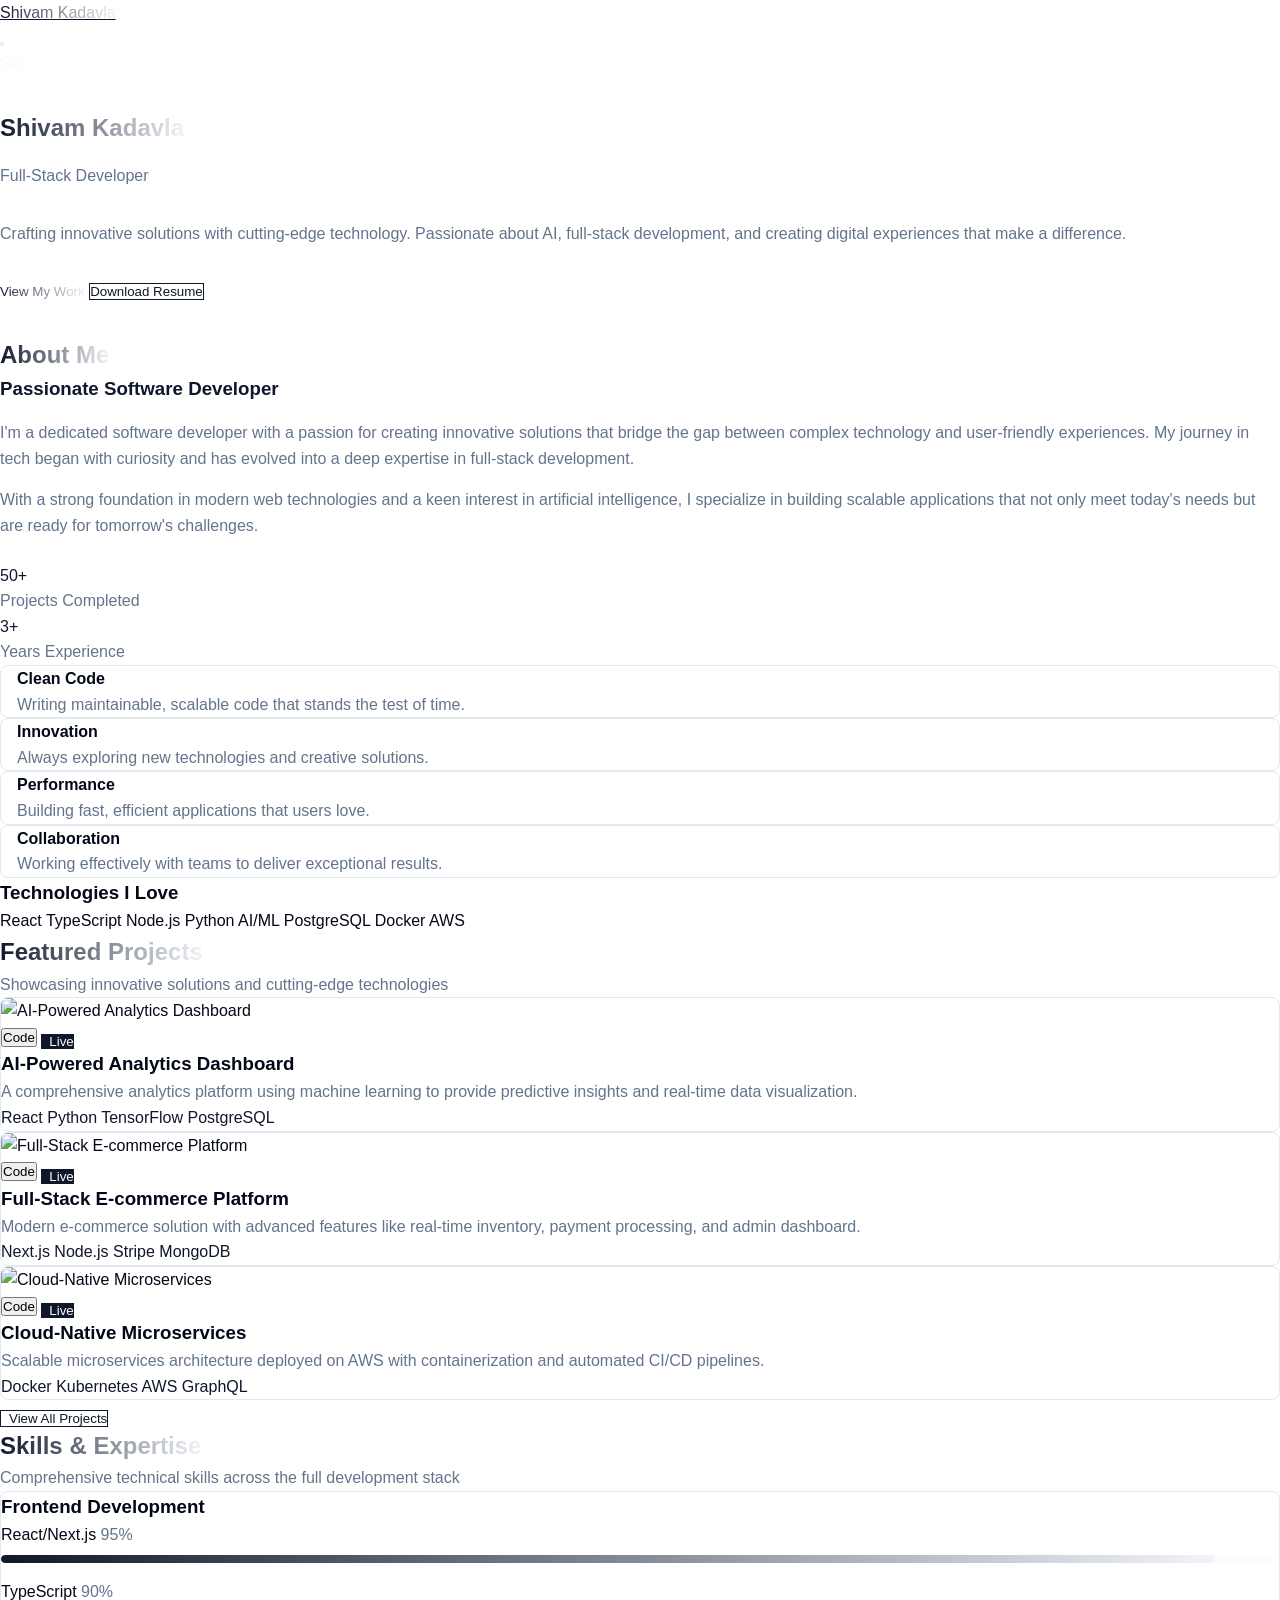
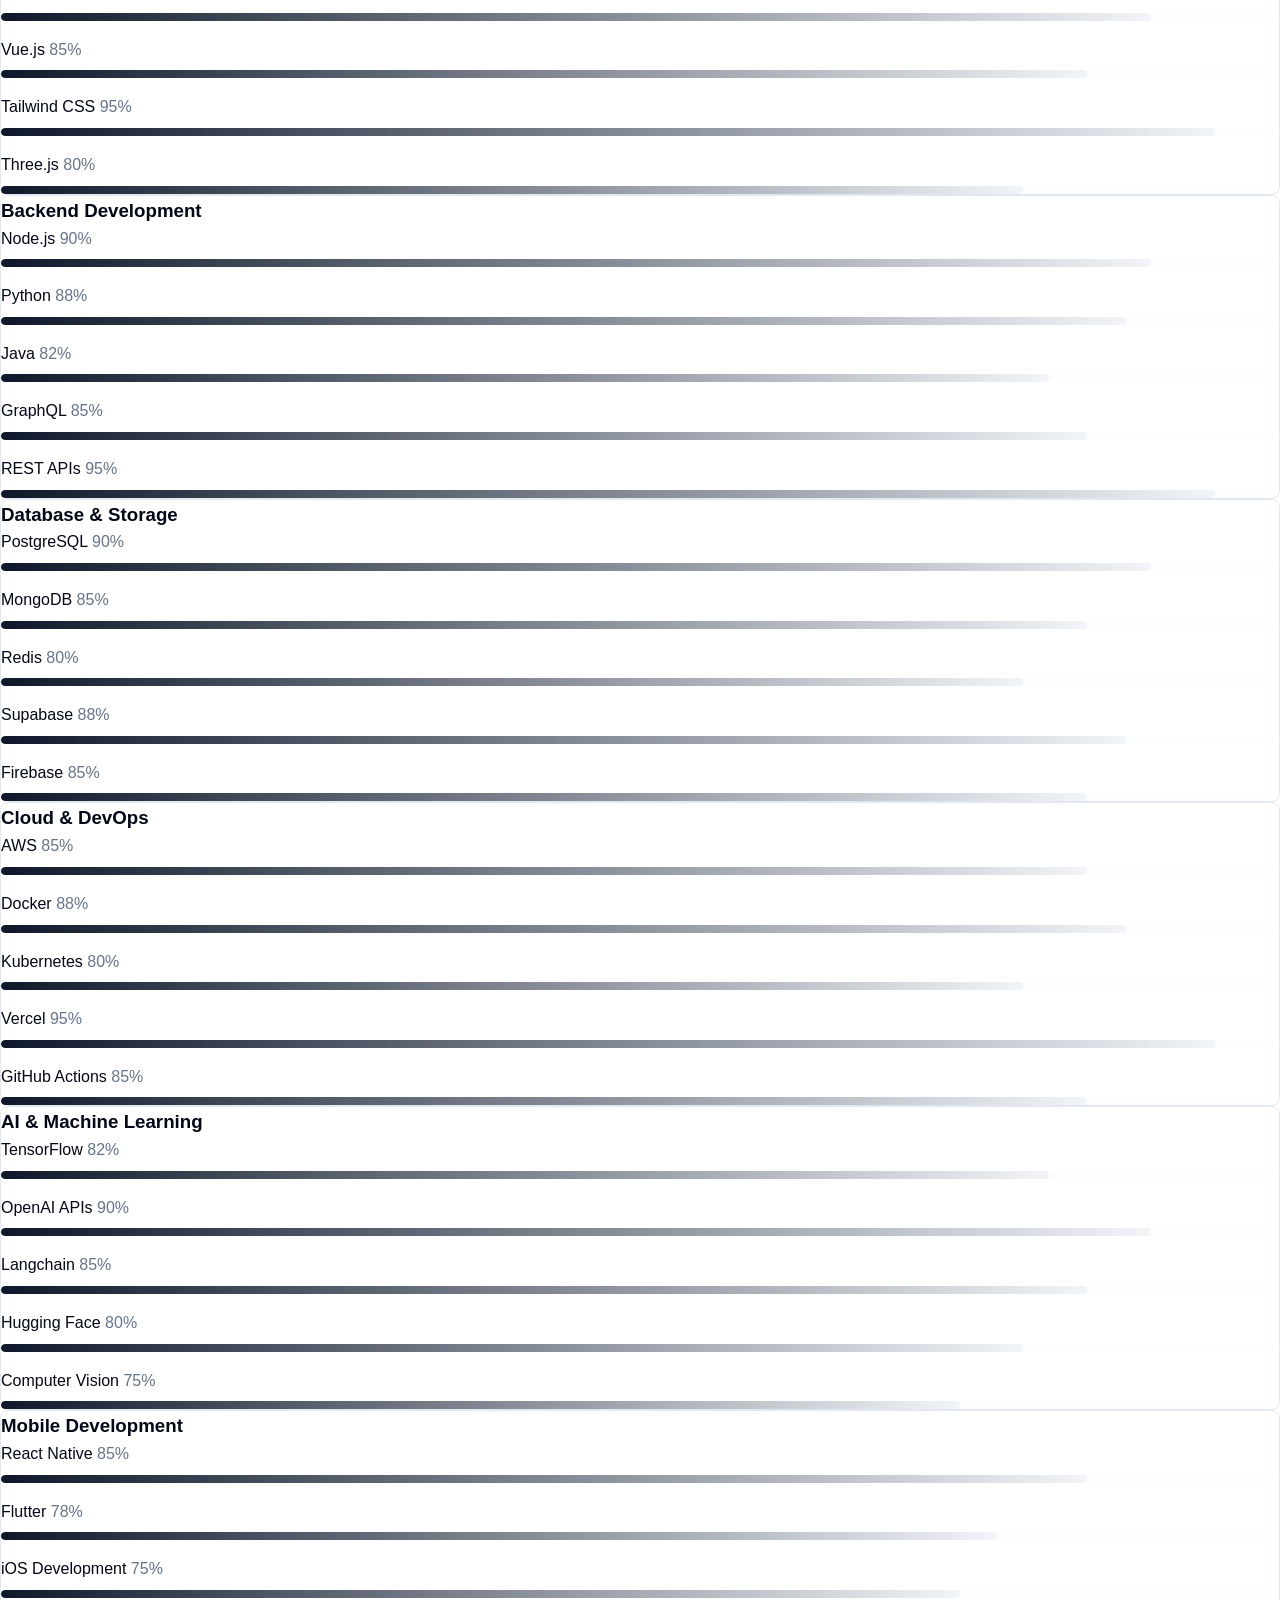
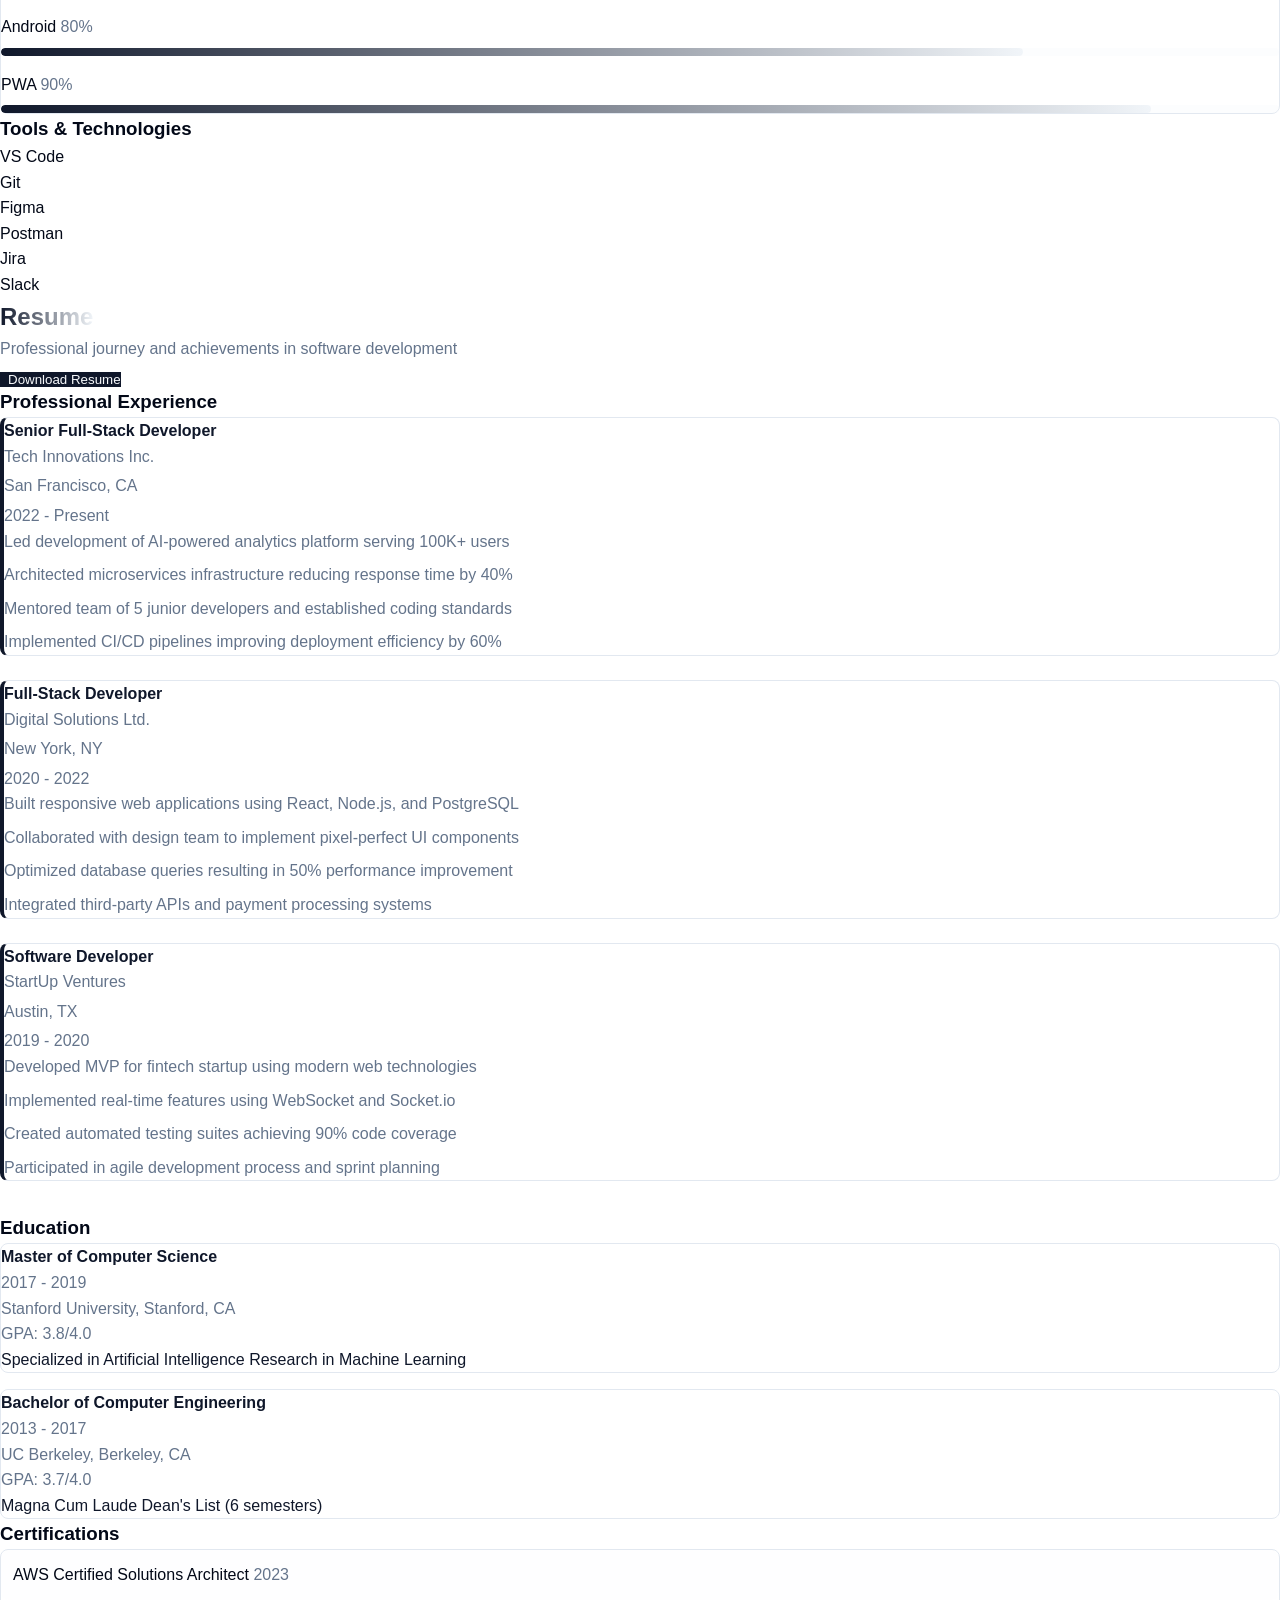
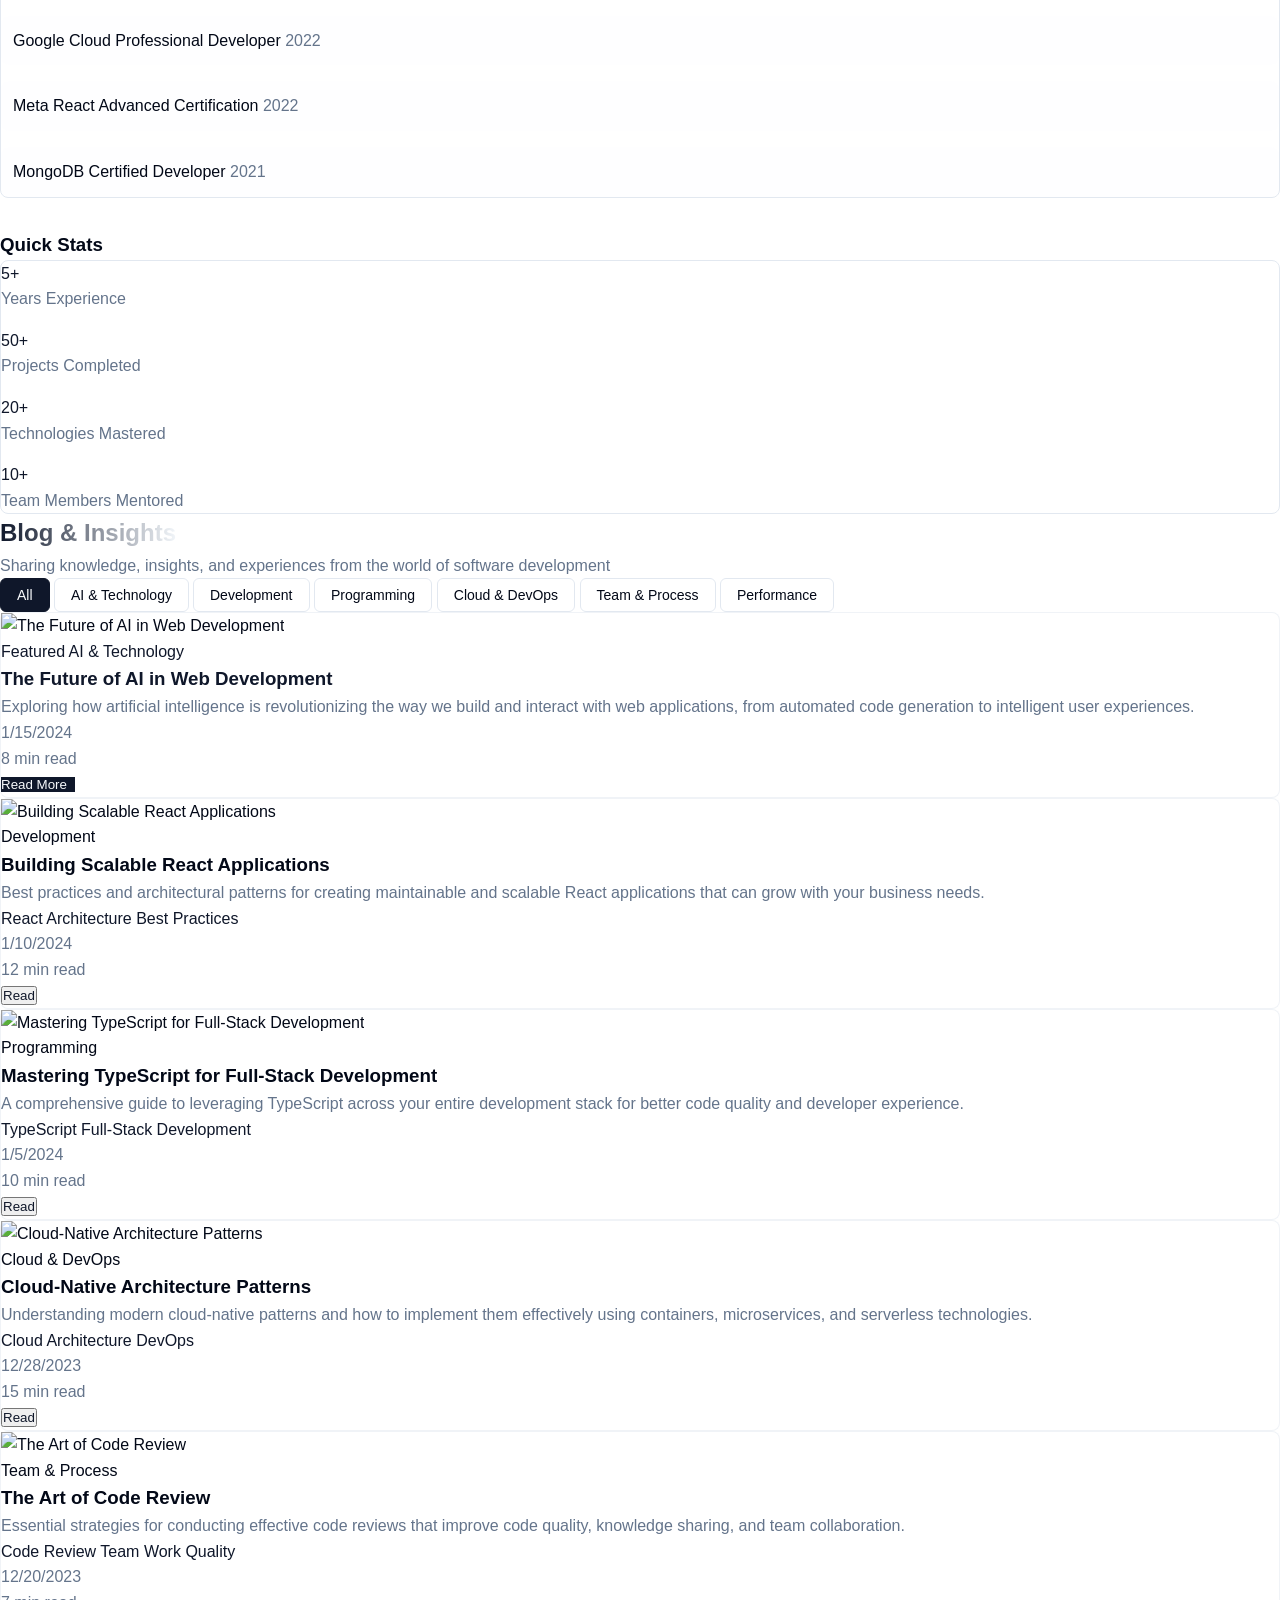
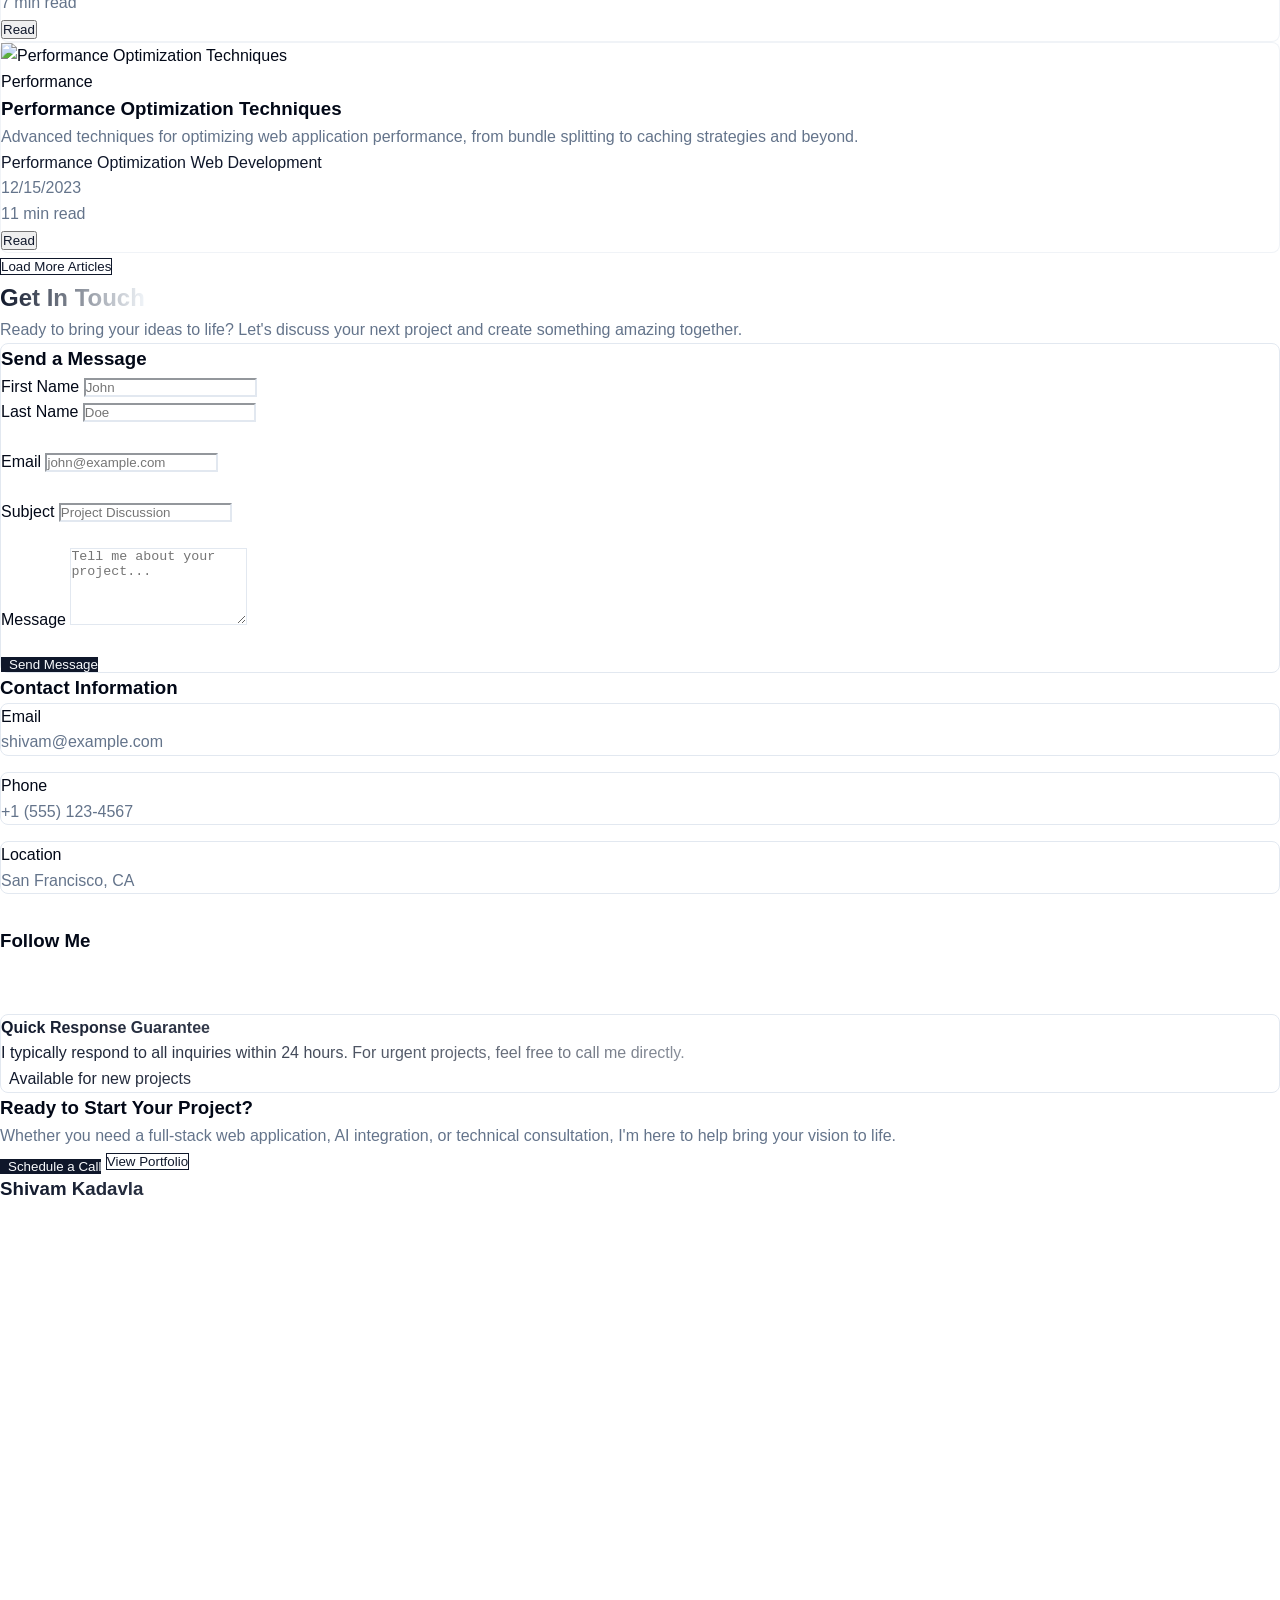
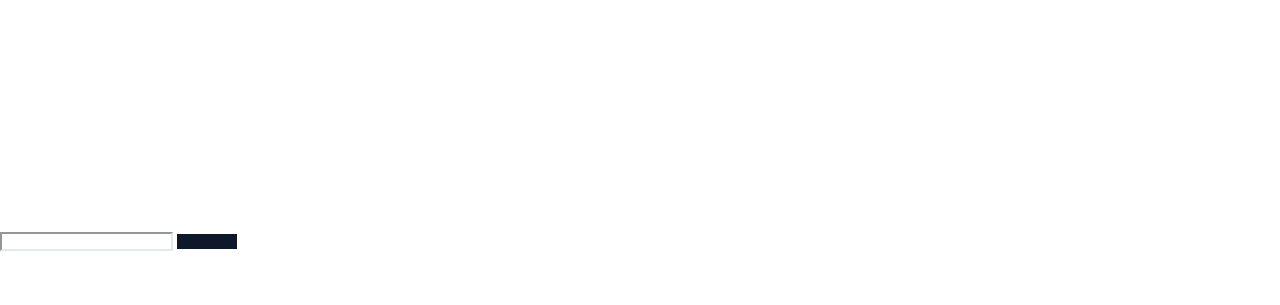
==== commit 5d382095: "Convert React app to HTML, CSS, and JS Convert the entire React application, including all component" ====
--- a/index.html
+++ b/index.html
@@ -1,24 +1,773 @@
+
 <!DOCTYPE html>
 <html lang="en">
-  <head>
-    <meta charset="UTF-8" />
-    <meta name="viewport" content="width=device-width, initial-scale=1.0" />
-    <title>nav-quest-explorer</title>
-    <meta name="description" content="Lovable Generated Project" />
-    <meta name="author" content="Lovable" />
-
-    <meta property="og:title" content="nav-quest-explorer" />
-    <meta property="og:description" content="Lovable Generated Project" />
-    <meta property="og:type" content="website" />
-    <meta property="og:image" content="https://lovable.dev/opengraph-image-p98pqg.png" />
-
-    <meta name="twitter:card" content="summary_large_image" />
-    <meta name="twitter:site" content="@lovable_dev" />
-    <meta name="twitter:image" content="https://lovable.dev/opengraph-image-p98pqg.png" />
-  </head>
-
-  <body>
-    <div id="root"></div>
-    <script type="module" src="/src/main.tsx"></script>
-  </body>
+<head>
+    <meta charset="UTF-8">
+    <meta name="viewport" content="width=device-width, initial-scale=1.0">
+    <title>Shivam Kadavla - Portfolio</title>
+    <meta name="description" content="Full-Stack Developer & AI Enthusiast Portfolio">
+    <meta name="author" content="Shivam Kadavla">
+    
+    <!-- Tailwind CSS -->
+    <script src="https://cdn.tailwindcss.com"></script>
+    
+    <!-- Custom CSS -->
+    <link rel="stylesheet" href="styles.css">
+    
+    <!-- Lucide Icons -->
+    <script src="https://unpkg.com/lucide@latest/dist/umd/lucide.js"></script>
+</head>
+<body class="bg-background text-foreground min-h-screen">
+    <!-- Navigation -->
+    <nav id="navbar" class="fixed top-0 left-0 right-0 z-50 bg-background/80 backdrop-blur-md border-b border-border animate-fade-in">
+        <div class="max-w-7xl mx-auto px-4 sm:px-6 lg:px-8">
+            <div class="flex justify-between items-center h-16">
+                <!-- Logo/Brand -->
+                <div class="flex-shrink-0">
+                    <a href="#home" class="text-2xl font-bold text-primary hover:text-primary/80 transition-all duration-300 hover:scale-105 animate-scale-in">
+                        <span class="bg-gradient-to-r from-primary to-primary/70 bg-clip-text text-transparent animate-fade-in">
+                            Shivam Kadavla
+                        </span>
+                    </a>
+                </div>
+
+                <!-- Desktop Navigation -->
+                <div class="hidden md:block">
+                    <div class="ml-10 flex items-baseline space-x-4">
+                        <a href="#home" class="nav-link text-foreground hover:text-primary px-3 py-2 rounded-md text-sm font-medium transition-all duration-300 hover:bg-accent hover:scale-105 story-link animate-fade-in">Home</a>
+                        <a href="#about" class="nav-link text-foreground hover:text-primary px-3 py-2 rounded-md text-sm font-medium transition-all duration-300 hover:bg-accent hover:scale-105 story-link animate-fade-in">About</a>
+                        <a href="#projects" class="nav-link text-foreground hover:text-primary px-3 py-2 rounded-md text-sm font-medium transition-all duration-300 hover:bg-accent hover:scale-105 story-link animate-fade-in">Projects</a>
+                        <a href="#skills" class="nav-link text-foreground hover:text-primary px-3 py-2 rounded-md text-sm font-medium transition-all duration-300 hover:bg-accent hover:scale-105 story-link animate-fade-in">Skills</a>
+                        <a href="#resume" class="nav-link text-foreground hover:text-primary px-3 py-2 rounded-md text-sm font-medium transition-all duration-300 hover:bg-accent hover:scale-105 story-link animate-fade-in">Resume</a>
+                        <a href="#blog" class="nav-link text-foreground hover:text-primary px-3 py-2 rounded-md text-sm font-medium transition-all duration-300 hover:bg-accent hover:scale-105 story-link animate-fade-in">Blog</a>
+                        <a href="#contact" class="nav-link text-foreground hover:text-primary px-3 py-2 rounded-md text-sm font-medium transition-all duration-300 hover:bg-accent hover:scale-105 story-link animate-fade-in">Contact</a>
+                    </div>
+                </div>
+
+                <!-- CTA Button -->
+                <div class="hidden md:block">
+                    <button class="btn-primary hover-scale animate-scale-in transition-all duration-300 hover:shadow-lg bg-primary text-primary-foreground px-4 py-2 rounded-md text-sm font-medium">
+                        Hire Me
+                    </button>
+                </div>
+
+                <!-- Mobile menu button -->
+                <div class="md:hidden">
+                    <button id="mobile-menu-btn" class="hover-scale transition-all duration-300 p-2 rounded-md text-foreground hover:text-primary hover:bg-accent">
+                        <i data-lucide="menu" class="w-6 h-6"></i>
+                    </button>
+                </div>
+            </div>
+
+            <!-- Mobile Navigation -->
+            <div id="mobile-menu" class="md:hidden hidden animate-slide-in-right">
+                <div class="px-2 pt-2 pb-3 space-y-1 sm:px-3 bg-background border-t border-border animate-fade-in">
+                    <a href="#home" class="mobile-nav-link text-foreground hover:text-primary block px-3 py-2 rounded-md text-base font-medium transition-all duration-300 hover:bg-accent hover:translate-x-2 animate-fade-in">Home</a>
+                    <a href="#about" class="mobile-nav-link text-foreground hover:text-primary block px-3 py-2 rounded-md text-base font-medium transition-all duration-300 hover:bg-accent hover:translate-x-2 animate-fade-in">About</a>
+                    <a href="#projects" class="mobile-nav-link text-foreground hover:text-primary block px-3 py-2 rounded-md text-base font-medium transition-all duration-300 hover:bg-accent hover:translate-x-2 animate-fade-in">Projects</a>
+                    <a href="#skills" class="mobile-nav-link text-foreground hover:text-primary block px-3 py-2 rounded-md text-base font-medium transition-all duration-300 hover:bg-accent hover:translate-x-2 animate-fade-in">Skills</a>
+                    <a href="#resume" class="mobile-nav-link text-foreground hover:text-primary block px-3 py-2 rounded-md text-base font-medium transition-all duration-300 hover:bg-accent hover:translate-x-2 animate-fade-in">Resume</a>
+                    <a href="#blog" class="mobile-nav-link text-foreground hover:text-primary block px-3 py-2 rounded-md text-base font-medium transition-all duration-300 hover:bg-accent hover:translate-x-2 animate-fade-in">Blog</a>
+                    <a href="#contact" class="mobile-nav-link text-foreground hover:text-primary block px-3 py-2 rounded-md text-base font-medium transition-all duration-300 hover:bg-accent hover:translate-x-2 animate-fade-in">Contact</a>
+                    <div class="pt-4 pb-2 animate-fade-in">
+                        <button class="w-full btn-primary hover-scale transition-all duration-300 bg-primary text-primary-foreground px-4 py-2 rounded-md text-sm font-medium">
+                            Hire Me
+                        </button>
+                    </div>
+                </div>
+            </div>
+        </div>
+    </nav>
+
+    <!-- Hero Section -->
+    <section id="home" class="min-h-screen flex items-center justify-center relative overflow-hidden bg-gradient-to-br from-background via-background to-accent/10">
+        <!-- Animated Background Elements -->
+        <div class="absolute inset-0">
+            <!-- Grid Pattern -->
+            <div class="absolute inset-0 bg-grid-pattern animate-pulse"></div>
+            
+            <!-- Floating Icons -->
+            <div class="floating-icon absolute opacity-20" style="left: 20%; top: 30%; animation-delay: 0s; animation-duration: 6s;">
+                <i data-lucide="code" class="w-8 h-8 text-primary"></i>
+            </div>
+            <div class="floating-icon absolute opacity-20" style="left: 40%; top: 45%; animation-delay: 1s; animation-duration: 7s;">
+                <i data-lucide="database" class="w-8 h-8 text-primary"></i>
+            </div>
+            <div class="floating-icon absolute opacity-20" style="left: 60%; top: 60%; animation-delay: 2s; animation-duration: 8s;">
+                <i data-lucide="cpu" class="w-8 h-8 text-primary"></i>
+            </div>
+            <div class="floating-icon absolute opacity-20" style="left: 80%; top: 30%; animation-delay: 0.5s; animation-duration: 6.5s;">
+                <i data-lucide="brain" class="w-8 h-8 text-primary"></i>
+            </div>
+
+            <!-- Glowing Orbs -->
+            <div class="absolute top-1/4 left-1/4 w-64 h-64 bg-primary/10 rounded-full blur-3xl animate-pulse"></div>
+            <div class="absolute bottom-1/4 right-1/4 w-48 h-48 bg-accent/20 rounded-full blur-2xl animate-pulse" style="animation-delay: 1s;"></div>
+        </div>
+
+        <!-- Main Content -->
+        <div class="container mx-auto px-4 z-10">
+            <div class="text-center space-y-8 animate-fade-in">
+                <!-- Profile Photo -->
+                <div class="relative mx-auto w-48 h-48 animate-scale-in" style="animation-delay: 0.2s;">
+                    <div class="w-full h-full border-4 border-primary/20 shadow-2xl rounded-full bg-gradient-to-br from-primary to-primary/70 flex items-center justify-center text-6xl font-bold text-primary-foreground">
+                        SK
+                    </div>
+                    <!-- Glowing Ring Animation -->
+                    <div class="absolute inset-0 rounded-full border-2 border-primary/30 animate-pulse"></div>
+                    <div class="absolute inset-0 rounded-full border border-primary/20 animate-ping" style="animation-delay: 0.5s;"></div>
+                </div>
+
+                <!-- Name and Title -->
+                <div class="space-y-4">
+                    <h1 class="text-5xl md:text-7xl font-bold animate-fade-in" style="animation-delay: 0.4s;">
+                        <span class="bg-gradient-to-r from-primary via-primary/80 to-accent bg-clip-text text-transparent">
+                            Shivam Kadavla
+                        </span>
+                    </h1>
+                    
+                    <div class="h-12 flex items-center justify-center">
+                        <p id="typed-text" class="text-xl md:text-2xl text-muted-foreground font-medium animate-fade-in" style="animation-delay: 0.6s;">
+                            <span class="inline-block border-r-2 border-primary animate-pulse">
+                                Full-Stack Developer
+                            </span>
+                        </p>
+                    </div>
+                </div>
+
+                <!-- Description -->
+                <p class="text-lg md:text-xl text-muted-foreground max-w-2xl mx-auto leading-relaxed animate-fade-in" style="animation-delay: 0.8s;">
+                    Crafting innovative solutions with cutting-edge technology. 
+                    Passionate about AI, full-stack development, and creating 
+                    digital experiences that make a difference.
+                </p>
+
+                <!-- CTA Buttons -->
+                <div class="flex flex-col sm:flex-row gap-4 justify-center animate-fade-in" style="animation-delay: 1s;">
+                    <button class="btn-primary hover-scale bg-gradient-to-r from-primary to-primary/80 hover:from-primary/90 hover:to-primary/70 transition-all duration-300 px-6 py-3 rounded-md text-primary-foreground font-medium">
+                        View My Work
+                    </button>
+                    <button id="download-resume-hero" class="btn-outline hover-scale transition-all duration-300 px-6 py-3 rounded-md border border-primary text-primary hover:bg-primary hover:text-primary-foreground font-medium">
+                        Download Resume
+                    </button>
+                </div>
+
+                <!-- Scroll Indicator -->
+                <div class="absolute bottom-8 left-1/2 transform -translate-x-1/2 animate-bounce">
+                    <i data-lucide="chevron-down" class="w-8 h-8 text-muted-foreground"></i>
+                </div>
+            </div>
+        </div>
+    </section>
+
+    <!-- About Section -->
+    <section id="about" class="min-h-screen py-20 bg-gradient-to-b from-background to-accent/5">
+        <div class="container mx-auto px-4">
+            <div class="max-w-6xl mx-auto">
+                <!-- Section Header -->
+                <div class="text-center mb-16 animate-fade-in">
+                    <h2 class="text-4xl md:text-5xl font-bold mb-6">
+                        <span class="bg-gradient-to-r from-primary to-accent bg-clip-text text-transparent">
+                            About Me
+                        </span>
+                    </h2>
+                    <div class="w-20 h-1 bg-gradient-to-r from-primary to-accent mx-auto mb-8"></div>
+                </div>
+
+                <div class="grid lg:grid-cols-2 gap-12 items-center">
+                    <!-- Left Column - Text Content -->
+                    <div class="space-y-6 animate-fade-in" style="animation-delay: 0.2s;">
+                        <div class="space-y-4">
+                            <h3 class="text-2xl font-semibold text-primary">
+                                Passionate Software Developer
+                            </h3>
+                            <p class="text-lg text-muted-foreground leading-relaxed">
+                                I'm a dedicated software developer with a passion for creating 
+                                innovative solutions that bridge the gap between complex technology 
+                                and user-friendly experiences. My journey in tech began with curiosity 
+                                and has evolved into a deep expertise in full-stack development.
+                            </p>
+                            <p class="text-lg text-muted-foreground leading-relaxed">
+                                With a strong foundation in modern web technologies and a keen 
+                                interest in artificial intelligence, I specialize in building 
+                                scalable applications that not only meet today's needs but are 
+                                ready for tomorrow's challenges.
+                            </p>
+                        </div>
+
+                        <!-- Stats -->
+                        <div class="grid grid-cols-2 gap-6 pt-6">
+                            <div class="text-center">
+                                <div class="text-3xl font-bold text-primary mb-2">50+</div>
+                                <div class="text-muted-foreground">Projects Completed</div>
+                            </div>
+                            <div class="text-center">
+                                <div class="text-3xl font-bold text-primary mb-2">3+</div>
+                                <div class="text-muted-foreground">Years Experience</div>
+                            </div>
+                        </div>
+                    </div>
+
+                    <!-- Right Column - Highlights Cards -->
+                    <div class="grid gap-6">
+                        <div class="card hover-scale transition-all duration-300 hover:shadow-lg border border-border/50 rounded-lg p-6 animate-fade-in" style="animation-delay: 0.4s;">
+                            <div class="flex items-start space-x-4">
+                                <div class="flex-shrink-0">
+                                    <div class="w-12 h-12 bg-primary/10 rounded-lg flex items-center justify-center">
+                                        <i data-lucide="code-2" class="w-6 h-6 text-primary"></i>
+                                    </div>
+                                </div>
+                                <div>
+                                    <h4 class="text-lg font-semibold mb-2">Clean Code</h4>
+                                    <p class="text-muted-foreground">Writing maintainable, scalable code that stands the test of time.</p>
+                                </div>
+                            </div>
+                        </div>
+
+                        <div class="card hover-scale transition-all duration-300 hover:shadow-lg border border-border/50 rounded-lg p-6 animate-fade-in" style="animation-delay: 0.5s;">
+                            <div class="flex items-start space-x-4">
+                                <div class="flex-shrink-0">
+                                    <div class="w-12 h-12 bg-primary/10 rounded-lg flex items-center justify-center">
+                                        <i data-lucide="lightbulb" class="w-6 h-6 text-primary"></i>
+                                    </div>
+                                </div>
+                                <div>
+                                    <h4 class="text-lg font-semibold mb-2">Innovation</h4>
+                                    <p class="text-muted-foreground">Always exploring new technologies and creative solutions.</p>
+                                </div>
+                            </div>
+                        </div>
+
+                        <div class="card hover-scale transition-all duration-300 hover:shadow-lg border border-border/50 rounded-lg p-6 animate-fade-in" style="animation-delay: 0.6s;">
+                            <div class="flex items-start space-x-4">
+                                <div class="flex-shrink-0">
+                                    <div class="w-12 h-12 bg-primary/10 rounded-lg flex items-center justify-center">
+                                        <i data-lucide="rocket" class="w-6 h-6 text-primary"></i>
+                                    </div>
+                                </div>
+                                <div>
+                                    <h4 class="text-lg font-semibold mb-2">Performance</h4>
+                                    <p class="text-muted-foreground">Building fast, efficient applications that users love.</p>
+                                </div>
+                            </div>
+                        </div>
+
+                        <div class="card hover-scale transition-all duration-300 hover:shadow-lg border border-border/50 rounded-lg p-6 animate-fade-in" style="animation-delay: 0.7s;">
+                            <div class="flex items-start space-x-4">
+                                <div class="flex-shrink-0">
+                                    <div class="w-12 h-12 bg-primary/10 rounded-lg flex items-center justify-center">
+                                        <i data-lucide="users" class="w-6 h-6 text-primary"></i>
+                                    </div>
+                                </div>
+                                <div>
+                                    <h4 class="text-lg font-semibold mb-2">Collaboration</h4>
+                                    <p class="text-muted-foreground">Working effectively with teams to deliver exceptional results.</p>
+                                </div>
+                            </div>
+                        </div>
+                    </div>
+                </div>
+
+                <!-- Technologies Section -->
+                <div class="mt-20 text-center animate-fade-in" style="animation-delay: 0.8s;">
+                    <h3 class="text-2xl font-semibold mb-8">Technologies I Love</h3>
+                    <div class="flex flex-wrap justify-center gap-4">
+                        <span class="px-4 py-2 bg-accent/20 rounded-full text-sm font-medium hover-scale transition-all duration-300 animate-fade-in">React</span>
+                        <span class="px-4 py-2 bg-accent/20 rounded-full text-sm font-medium hover-scale transition-all duration-300 animate-fade-in">TypeScript</span>
+                        <span class="px-4 py-2 bg-accent/20 rounded-full text-sm font-medium hover-scale transition-all duration-300 animate-fade-in">Node.js</span>
+                        <span class="px-4 py-2 bg-accent/20 rounded-full text-sm font-medium hover-scale transition-all duration-300 animate-fade-in">Python</span>
+                        <span class="px-4 py-2 bg-accent/20 rounded-full text-sm font-medium hover-scale transition-all duration-300 animate-fade-in">AI/ML</span>
+                        <span class="px-4 py-2 bg-accent/20 rounded-full text-sm font-medium hover-scale transition-all duration-300 animate-fade-in">PostgreSQL</span>
+                        <span class="px-4 py-2 bg-accent/20 rounded-full text-sm font-medium hover-scale transition-all duration-300 animate-fade-in">Docker</span>
+                        <span class="px-4 py-2 bg-accent/20 rounded-full text-sm font-medium hover-scale transition-all duration-300 animate-fade-in">AWS</span>
+                    </div>
+                </div>
+            </div>
+        </div>
+    </section>
+
+    <!-- Projects Section -->
+    <section id="projects" class="min-h-screen py-20 bg-gradient-to-b from-accent/5 to-background">
+        <div class="container mx-auto px-4">
+            <div class="max-w-6xl mx-auto">
+                <!-- Section Header -->
+                <div class="text-center mb-16 animate-fade-in">
+                    <h2 class="text-4xl md:text-5xl font-bold mb-6">
+                        <span class="bg-gradient-to-r from-primary to-accent bg-clip-text text-transparent">
+                            Featured Projects
+                        </span>
+                    </h2>
+                    <div class="w-20 h-1 bg-gradient-to-r from-primary to-accent mx-auto mb-8"></div>
+                    <p class="text-lg text-muted-foreground max-w-2xl mx-auto">
+                        Showcasing innovative solutions and cutting-edge technologies
+                    </p>
+                </div>
+
+                <!-- Projects Grid -->
+                <div id="projects-grid" class="grid md:grid-cols-2 lg:grid-cols-3 gap-8">
+                    <!-- Projects will be loaded here by JavaScript -->
+                </div>
+
+                <!-- View All Projects Button -->
+                <div class="text-center mt-12 animate-fade-in" style="animation-delay: 0.8s;">
+                    <button id="toggle-projects-btn" class="btn-outline hover-scale px-6 py-3 rounded-md border border-primary text-primary hover:bg-primary hover:text-primary-foreground font-medium transition-all duration-300">
+                        <i data-lucide="code-2" class="w-4 h-4 mr-2 inline"></i>
+                        View All Projects
+                    </button>
+                </div>
+            </div>
+        </div>
+    </section>
+
+    <!-- Skills Section -->
+    <section id="skills" class="min-h-screen py-20">
+        <div class="container mx-auto px-4">
+            <div class="max-w-6xl mx-auto">
+                <!-- Section Header -->
+                <div class="text-center mb-16 animate-fade-in">
+                    <h2 class="text-4xl md:text-5xl font-bold mb-6">
+                        <span class="bg-gradient-to-r from-primary to-accent bg-clip-text text-transparent">
+                            Skills & Expertise
+                        </span>
+                    </h2>
+                    <div class="w-20 h-1 bg-gradient-to-r from-primary to-accent mx-auto mb-8"></div>
+                    <p class="text-lg text-muted-foreground max-w-2xl mx-auto">
+                        Comprehensive technical skills across the full development stack
+                    </p>
+                </div>
+
+                <!-- Skills Grid -->
+                <div id="skills-grid" class="grid md:grid-cols-2 lg:grid-cols-3 gap-8 mb-16">
+                    <!-- Skills will be loaded here by JavaScript -->
+                </div>
+
+                <!-- Tools Section -->
+                <div class="text-center animate-fade-in" style="animation-delay: 0.8s;">
+                    <h3 class="text-2xl font-semibold mb-8">Tools & Technologies</h3>
+                    <div id="tools-grid" class="flex flex-wrap justify-center gap-6">
+                        <!-- Tools will be loaded here by JavaScript -->
+                    </div>
+                </div>
+            </div>
+        </div>
+    </section>
+
+    <!-- Resume Section -->
+    <section id="resume" class="min-h-screen py-20 bg-gradient-to-b from-background to-accent/5">
+        <div class="container mx-auto px-4">
+            <div class="max-w-6xl mx-auto">
+                <!-- Section Header -->
+                <div class="text-center mb-16 animate-fade-in">
+                    <h2 class="text-4xl md:text-5xl font-bold mb-6">
+                        <span class="bg-gradient-to-r from-primary to-accent bg-clip-text text-transparent">
+                            Resume
+                        </span>
+                    </h2>
+                    <div class="w-20 h-1 bg-gradient-to-r from-primary to-accent mx-auto mb-8"></div>
+                    <p class="text-lg text-muted-foreground max-w-2xl mx-auto mb-8">
+                        Professional journey and achievements in software development
+                    </p>
+                    <button id="download-resume-btn" class="btn-primary hover-scale animate-fade-in bg-primary text-primary-foreground px-6 py-3 rounded-md font-medium transition-all duration-300">
+                        <i data-lucide="download" class="w-4 h-4 mr-2 inline"></i>
+                        Download Resume
+                    </button>
+                </div>
+
+                <div class="grid lg:grid-cols-3 gap-8">
+                    <!-- Left Column - Experience -->
+                    <div class="lg:col-span-2 space-y-8">
+                        <!-- Professional Experience -->
+                        <div class="animate-fade-in" style="animation-delay: 0.3s;">
+                            <div class="flex items-center mb-6">
+                                <i data-lucide="briefcase" class="w-6 h-6 text-primary mr-3"></i>
+                                <h3 class="text-2xl font-semibold">Professional Experience</h3>
+                            </div>
+                            
+                            <div id="experience-list" class="space-y-6">
+                                <!-- Experience items will be loaded here -->
+                            </div>
+                        </div>
+
+                        <!-- Education -->
+                        <div class="animate-fade-in" style="animation-delay: 0.6s;">
+                            <div class="flex items-center mb-6">
+                                <i data-lucide="graduation-cap" class="w-6 h-6 text-primary mr-3"></i>
+                                <h3 class="text-2xl font-semibold">Education</h3>
+                            </div>
+                            
+                            <div id="education-list" class="space-y-4">
+                                <!-- Education items will be loaded here -->
+                            </div>
+                        </div>
+                    </div>
+
+                    <!-- Right Column - Certifications & Stats -->
+                    <div class="space-y-8">
+                        <!-- Certifications -->
+                        <div class="animate-fade-in" style="animation-delay: 0.5s;">
+                            <div class="flex items-center mb-6">
+                                <i data-lucide="award" class="w-6 h-6 text-primary mr-3"></i>
+                                <h3 class="text-xl font-semibold">Certifications</h3>
+                            </div>
+                            
+                            <div class="card hover-scale transition-all duration-300 border border-border/50 rounded-lg p-6">
+                                <div id="certifications-list" class="space-y-4">
+                                    <!-- Certifications will be loaded here -->
+                                </div>
+                            </div>
+                        </div>
+
+                        <!-- Quick Stats -->
+                        <div class="animate-fade-in" style="animation-delay: 0.7s;">
+                            <h3 class="text-xl font-semibold mb-6">Quick Stats</h3>
+                            <div class="card hover-scale transition-all duration-300 border border-border/50 rounded-lg p-6">
+                                <div class="space-y-4">
+                                    <div class="text-center">
+                                        <div class="text-3xl font-bold text-primary mb-1">5+</div>
+                                        <div class="text-sm text-muted-foreground">Years Experience</div>
+                                    </div>
+                                    <div class="text-center">
+                                        <div class="text-3xl font-bold text-primary mb-1">50+</div>
+                                        <div class="text-sm text-muted-foreground">Projects Completed</div>
+                                    </div>
+                                    <div class="text-center">
+                                        <div class="text-3xl font-bold text-primary mb-1">20+</div>
+                                        <div class="text-sm text-muted-foreground">Technologies Mastered</div>
+                                    </div>
+                                    <div class="text-center">
+                                        <div class="text-3xl font-bold text-primary mb-1">10+</div>
+                                        <div class="text-sm text-muted-foreground">Team Members Mentored</div>
+                                    </div>
+                                </div>
+                            </div>
+                        </div>
+                    </div>
+                </div>
+            </div>
+        </div>
+    </section>
+
+    <!-- Blog Section -->
+    <section id="blog" class="min-h-screen py-20">
+        <div class="container mx-auto px-4">
+            <div class="max-w-6xl mx-auto">
+                <!-- Section Header -->
+                <div class="text-center mb-16 animate-fade-in">
+                    <h2 class="text-4xl md:text-5xl font-bold mb-6">
+                        <span class="bg-gradient-to-r from-primary to-accent bg-clip-text text-transparent">
+                            Blog & Insights
+                        </span>
+                    </h2>
+                    <div class="w-20 h-1 bg-gradient-to-r from-primary to-accent mx-auto mb-8"></div>
+                    <p class="text-lg text-muted-foreground max-w-2xl mx-auto">
+                        Sharing knowledge, insights, and experiences from the world of software development
+                    </p>
+                </div>
+
+                <!-- Category Filter -->
+                <div id="blog-categories" class="flex flex-wrap justify-center gap-3 mb-12 animate-fade-in" style="animation-delay: 0.2s;">
+                    <!-- Category buttons will be loaded here -->
+                </div>
+
+                <!-- Featured Post -->
+                <div id="featured-post" class="mb-12">
+                    <!-- Featured post will be loaded here -->
+                </div>
+
+                <!-- Blog Posts Grid -->
+                <div id="blog-grid" class="grid md:grid-cols-2 lg:grid-cols-3 gap-8">
+                    <!-- Blog posts will be loaded here -->
+                </div>
+
+                <!-- Load More Button -->
+                <div class="text-center mt-12 animate-fade-in" style="animation-delay: 0.8s;">
+                    <button class="btn-outline hover-scale px-6 py-3 rounded-md border border-primary text-primary hover:bg-primary hover:text-primary-foreground font-medium transition-all duration-300">
+                        Load More Articles
+                    </button>
+                </div>
+            </div>
+        </div>
+    </section>
+
+    <!-- Contact Section -->
+    <section id="contact" class="min-h-screen py-20 bg-gradient-to-b from-accent/5 to-background">
+        <div class="container mx-auto px-4">
+            <div class="max-w-6xl mx-auto">
+                <!-- Section Header -->
+                <div class="text-center mb-16 animate-fade-in">
+                    <h2 class="text-4xl md:text-5xl font-bold mb-6">
+                        <span class="bg-gradient-to-r from-primary to-accent bg-clip-text text-transparent">
+                            Get In Touch
+                        </span>
+                    </h2>
+                    <div class="w-20 h-1 bg-gradient-to-r from-primary to-accent mx-auto mb-8"></div>
+                    <p class="text-lg text-muted-foreground max-w-2xl mx-auto">
+                        Ready to bring your ideas to life? Let's discuss your next project and create something amazing together.
+                    </p>
+                </div>
+
+                <div class="grid lg:grid-cols-2 gap-12">
+                    <!-- Contact Form -->
+                    <div class="card hover-scale transition-all duration-500 hover:shadow-xl animate-fade-in border border-border/50 rounded-lg" style="animation-delay: 0.2s;">
+                        <div class="p-6">
+                            <h3 class="text-2xl font-semibold mb-6">Send a Message</h3>
+                            <form id="contact-form" class="space-y-6">
+                                <div class="grid grid-cols-2 gap-4">
+                                    <div>
+                                        <label class="block text-sm font-medium mb-2">First Name</label>
+                                        <input type="text" name="firstName" class="w-full px-4 py-3 border border-border rounded-lg focus:ring-2 focus:ring-primary focus:border-transparent transition-all duration-300" placeholder="John" required>
+                                    </div>
+                                    <div>
+                                        <label class="block text-sm font-medium mb-2">Last Name</label>
+                                        <input type="text" name="lastName" class="w-full px-4 py-3 border border-border rounded-lg focus:ring-2 focus:ring-primary focus:border-transparent transition-all duration-300" placeholder="Doe" required>
+                                    </div>
+                                </div>
+                                
+                                <div>
+                                    <label class="block text-sm font-medium mb-2">Email</label>
+                                    <input type="email" name="email" class="w-full px-4 py-3 border border-border rounded-lg focus:ring-2 focus:ring-primary focus:border-transparent transition-all duration-300" placeholder="john@example.com" required>
+                                </div>
+                                
+                                <div>
+                                    <label class="block text-sm font-medium mb-2">Subject</label>
+                                    <input type="text" name="subject" class="w-full px-4 py-3 border border-border rounded-lg focus:ring-2 focus:ring-primary focus:border-transparent transition-all duration-300" placeholder="Project Discussion" required>
+                                </div>
+                                
+                                <div>
+                                    <label class="block text-sm font-medium mb-2">Message</label>
+                                    <textarea name="message" rows="5" class="w-full px-4 py-3 border border-border rounded-lg focus:ring-2 focus:ring-primary focus:border-transparent transition-all duration-300 resize-none" placeholder="Tell me about your project..." required></textarea>
+                                </div>
+                                
+                                <button type="submit" class="w-full btn-primary hover-scale bg-primary text-primary-foreground px-6 py-3 rounded-md font-medium transition-all duration-300">
+                                    <i data-lucide="send" class="w-4 h-4 mr-2 inline"></i>
+                                    Send Message
+                                </button>
+                            </form>
+                        </div>
+                    </div>
+
+                    <!-- Contact Information -->
+                    <div class="space-y-8">
+                        <!-- Contact Details -->
+                        <div class="animate-fade-in" style="animation-delay: 0.3s;">
+                            <h3 class="text-2xl font-semibold mb-6">Contact Information</h3>
+                            <div class="space-y-4">
+                                <div class="card hover-scale transition-all duration-300 cursor-pointer border border-border/50 rounded-lg p-6">
+                                    <div class="flex items-center">
+                                        <div class="w-12 h-12 bg-primary/10 rounded-lg flex items-center justify-center mr-4">
+                                            <i data-lucide="mail" class="w-6 h-6 text-primary"></i>
+                                        </div>
+                                        <div>
+                                            <p class="font-medium">Email</p>
+                                            <p class="text-muted-foreground">shivam@example.com</p>
+                                        </div>
+                                    </div>
+                                </div>
+
+                                <div class="card hover-scale transition-all duration-300 cursor-pointer border border-border/50 rounded-lg p-6">
+                                    <div class="flex items-center">
+                                        <div class="w-12 h-12 bg-primary/10 rounded-lg flex items-center justify-center mr-4">
+                                            <i data-lucide="phone" class="w-6 h-6 text-primary"></i>
+                                        </div>
+                                        <div>
+                                            <p class="font-medium">Phone</p>
+                                            <p class="text-muted-foreground">+1 (555) 123-4567</p>
+                                        </div>
+                                    </div>
+                                </div>
+
+                                <div class="card hover-scale transition-all duration-300 cursor-pointer border border-border/50 rounded-lg p-6">
+                                    <div class="flex items-center">
+                                        <div class="w-12 h-12 bg-primary/10 rounded-lg flex items-center justify-center mr-4">
+                                            <i data-lucide="map-pin" class="w-6 h-6 text-primary"></i>
+                                        </div>
+                                        <div>
+                                            <p class="font-medium">Location</p>
+                                            <p class="text-muted-foreground">San Francisco, CA</p>
+                                        </div>
+                                    </div>
+                                </div>
+                            </div>
+                        </div>
+
+                        <!-- Social Links -->
+                        <div class="animate-fade-in" style="animation-delay: 0.5s;">
+                            <h3 class="text-2xl font-semibold mb-6">Follow Me</h3>
+                            <div class="flex space-x-4">
+                                <a href="https://github.com" class="w-14 h-14 bg-accent/20 rounded-lg flex items-center justify-center hover-scale transition-all duration-300 hover:text-gray-900">
+                                    <i data-lucide="github" class="w-6 h-6"></i>
+                                </a>
+                                <a href="https://linkedin.com" class="w-14 h-14 bg-accent/20 rounded-lg flex items-center justify-center hover-scale transition-all duration-300 hover:text-blue-600">
+                                    <i data-lucide="linkedin" class="w-6 h-6"></i>
+                                </a>
+                                <a href="https://twitter.com" class="w-14 h-14 bg-accent/20 rounded-lg flex items-center justify-center hover-scale transition-all duration-300 hover:text-blue-400">
+                                    <i data-lucide="twitter" class="w-6 h-6"></i>
+                                </a>
+                            </div>
+                        </div>
+
+                        <!-- Quick Response Card -->
+                        <div class="card bg-gradient-to-r from-primary/10 to-accent/10 animate-fade-in border border-border/50 rounded-lg p-6" style="animation-delay: 0.7s;">
+                            <h4 class="text-lg font-semibold mb-2">Quick Response Guarantee</h4>
+                            <p class="text-muted-foreground text-sm mb-4">
+                                I typically respond to all inquiries within 24 hours. For urgent projects, 
+                                feel free to call me directly.
+                            </p>
+                            <div class="flex items-center space-x-2 text-sm">
+                                <div class="w-2 h-2 bg-green-500 rounded-full animate-pulse"></div>
+                                <span class="text-green-600 font-medium">Available for new projects</span>
+                            </div>
+                        </div>
+                    </div>
+                </div>
+
+                <!-- Call to Action -->
+                <div class="text-center mt-16 animate-fade-in" style="animation-delay: 0.8s;">
+                    <div class="max-w-2xl mx-auto">
+                        <h3 class="text-2xl font-semibold mb-4">Ready to Start Your Project?</h3>
+                        <p class="text-muted-foreground mb-6">
+                            Whether you need a full-stack web application, AI integration, or technical consultation, 
+                            I'm here to help bring your vision to life.
+                        </p>
+                        <div class="flex flex-col sm:flex-row gap-4 justify-center">
+                            <button class="btn-primary hover-scale bg-primary text-primary-foreground px-6 py-3 rounded-md font-medium transition-all duration-300">
+                                <i data-lucide="mail" class="w-4 h-4 mr-2 inline"></i>
+                                Schedule a Call
+                            </button>
+                            <button class="btn-outline hover-scale px-6 py-3 rounded-md border border-primary text-primary hover:bg-primary hover:text-primary-foreground font-medium transition-all duration-300">
+                                View Portfolio
+                            </button>
+                        </div>
+                    </div>
+                </div>
+            </div>
+        </div>
+    </section>
+
+    <!-- Footer -->
+    <footer class="bg-gradient-to-r from-background to-accent/5 border-t border-border/50">
+        <div class="container mx-auto px-4">
+            <!-- Main Footer Content -->
+            <div class="py-16">
+                <div class="grid lg:grid-cols-4 md:grid-cols-2 gap-8">
+                    <!-- Brand Column -->
+                    <div class="lg:col-span-1 animate-fade-in">
+                        <div class="mb-6">
+                            <h3 class="text-2xl font-bold bg-gradient-to-r from-primary to-accent bg-clip-text text-transparent">
+                                Shivam Kadavla
+                            </h3>
+                            <p class="text-sm text-muted-foreground mt-2">
+                                Full-Stack Developer & AI Enthusiast
+                            </p>
+                        </div>
+                        <p class="text-muted-foreground mb-6 leading-relaxed">
+                            Crafting innovative solutions with cutting-edge technology. 
+                            Passionate about creating digital experiences that make a difference.
+                        </p>
+                        <div class="flex space-x-4">
+                            <a href="https://github.com" class="w-10 h-10 bg-accent/20 rounded-lg flex items-center justify-center hover:bg-primary hover:text-primary-foreground transition-all duration-300 hover-scale">
+                                <i data-lucide="github" class="w-5 h-5"></i>
+                            </a>
+                            <a href="https://linkedin.com" class="w-10 h-10 bg-accent/20 rounded-lg flex items-center justify-center hover:bg-primary hover:text-primary-foreground transition-all duration-300 hover-scale">
+                                <i data-lucide="linkedin" class="w-5 h-5"></i>
+                            </a>
+                            <a href="https://twitter.com" class="w-10 h-10 bg-accent/20 rounded-lg flex items-center justify-center hover:bg-primary hover:text-primary-foreground transition-all duration-300 hover-scale">
+                                <i data-lucide="twitter" class="w-5 h-5"></i>
+                            </a>
+                            <a href="mailto:shivam@example.com" class="w-10 h-10 bg-accent/20 rounded-lg flex items-center justify-center hover:bg-primary hover:text-primary-foreground transition-all duration-300 hover-scale">
+                                <i data-lucide="mail" class="w-5 h-5"></i>
+                            </a>
+                        </div>
+                    </div>
+
+                    <!-- Quick Links -->
+                    <div class="animate-fade-in" style="animation-delay: 0.1s;">
+                        <h4 class="text-lg font-semibold mb-6">Quick Links</h4>
+                        <ul class="space-y-3">
+                            <li><a href="#home" class="text-muted-foreground hover:text-primary transition-colors duration-300 story-link">Home</a></li>
+                            <li><a href="#about" class="text-muted-foreground hover:text-primary transition-colors duration-300 story-link">About</a></li>
+                            <li><a href="#projects" class="text-muted-foreground hover:text-primary transition-colors duration-300 story-link">Projects</a></li>
+                            <li><a href="#skills" class="text-muted-foreground hover:text-primary transition-colors duration-300 story-link">Skills</a></li>
+                        </ul>
+                    </div>
+
+                    <!-- Services -->
+                    <div class="animate-fade-in" style="animation-delay: 0.2s;">
+                        <h4 class="text-lg font-semibold mb-6">Services</h4>
+                        <ul class="space-y-3">
+                            <li><a href="#" class="text-muted-foreground hover:text-primary transition-colors duration-300 story-link">Web Development</a></li>
+                            <li><a href="#" class="text-muted-foreground hover:text-primary transition-colors duration-300 story-link">AI Integration</a></li>
+                            <li><a href="#" class="text-muted-foreground hover:text-primary transition-colors duration-300 story-link">Consulting</a></li>
+                            <li><a href="#" class="text-muted-foreground hover:text-primary transition-colors duration-300 story-link">Technical Writing</a></li>
+                        </ul>
+                    </div>
+
+                    <!-- Resources -->
+                    <div class="animate-fade-in" style="animation-delay: 0.3s;">
+                        <h4 class="text-lg font-semibold mb-6">Resources</h4>
+                        <ul class="space-y-3">
+                            <li><a href="#resume" class="text-muted-foreground hover:text-primary transition-colors duration-300 story-link">Resume</a></li>
+                            <li><a href="#blog" class="text-muted-foreground hover:text-primary transition-colors duration-300 story-link">Blog</a></li>
+                            <li><a href="#contact" class="text-muted-foreground hover:text-primary transition-colors duration-300 story-link">Contact</a></li>
+                            <li><a href="#" class="text-muted-foreground hover:text-primary transition-colors duration-300 story-link">Newsletter</a></li>
+                        </ul>
+                    </div>
+                </div>
+            </div>
+
+            <!-- Newsletter Section -->
+            <div class="py-8 border-t border-border/50">
+                <div class="max-w-2xl mx-auto text-center animate-fade-in" style="animation-delay: 0.5s;">
+                    <h3 class="text-xl font-semibold mb-4">Stay Updated</h3>
+                    <p class="text-muted-foreground mb-6">
+                        Get the latest insights on web development, AI, and technology trends.
+                    </p>
+                    <form id="newsletter-form" class="flex flex-col sm:flex-row gap-4 max-w-md mx-auto">
+                        <input type="email" name="email" placeholder="Enter your email" class="flex-1 px-4 py-3 border border-border rounded-lg focus:ring-2 focus:ring-primary focus:border-transparent transition-all duration-300" required>
+                        <button type="submit" class="btn-primary hover-scale bg-primary text-primary-foreground px-6 py-3 rounded-md font-medium transition-all duration-300">
+                            Subscribe
+                        </button>
+                    </form>
+                </div>
+            </div>
+
+            <!-- Bottom Footer -->
+            <div class="py-6 border-t border-border/50">
+                <div class="flex flex-col md:flex-row justify-between items-center gap-4">
+                    <div class="flex items-center text-sm text-muted-foreground animate-fade-in" style="animation-delay: 0.6s;">
+                        <span>© 2024 Shivam Kadavla. Made with</span>
+                        <i data-lucide="heart" class="w-4 h-4 mx-1 text-red-500 animate-pulse"></i>
+                        <span>and</span>
+                        <i data-lucide="code-2" class="w-4 h-4 mx-1 text-primary"></i>
+                    </div>
+                    
+                    <div class="flex items-center gap-4">
+                        <div class="flex items-center text-sm text-muted-foreground animate-fade-in" style="animation-delay: 0.7s;">
+                            <div class="w-2 h-2 bg-green-500 rounded-full mr-2 animate-pulse"></div>
+                            <span>Available for freelance</span>
+                        </div>
+                        
+                        <button id="scroll-to-top" class="btn-ghost hover-scale animate-fade-in p-2 rounded-md text-muted-foreground hover:text-primary hover:bg-accent transition-all duration-300" style="animation-delay: 0.8s;">
+                            <i data-lucide="arrow-up" class="w-4 h-4 mr-1 inline"></i>
+                            Top
+                        </button>
+                    </div>
+                </div>
+            </div>
+        </div>
+
+        <!-- Animated Background Elements -->
+        <div class="absolute inset-0 pointer-events-none overflow-hidden">
+            <div class="absolute bottom-0 left-1/4 w-32 h-32 bg-primary/5 rounded-full blur-3xl animate-pulse"></div>
+            <div class="absolute bottom-0 right-1/4 w-24 h-24 bg-accent/10 rounded-full blur-2xl animate-pulse" style="animation-delay: 1s;"></div>
+        </div>
+    </footer>
+
+    <!-- Scripts -->
+    <script src="script.js"></script>
+    <script>
+        // Initialize Lucide icons
+        lucide.createIcons();
+    </script>
+</body>
 </html>
--- a/styles.css
+++ b/styles.css
@@ -0,0 +1,636 @@
+
+/* Design System Variables */
+:root {
+    --background: 0 0% 100%;
+    --foreground: 222.2 84% 4.9%;
+    --card: 0 0% 100%;
+    --card-foreground: 222.2 84% 4.9%;
+    --popover: 0 0% 100%;
+    --popover-foreground: 222.2 84% 4.9%;
+    --primary: 222.2 47.4% 11.2%;
+    --primary-foreground: 210 40% 98%;
+    --secondary: 210 40% 96.1%;
+    --secondary-foreground: 222.2 47.4% 11.2%;
+    --muted: 210 40% 96.1%;
+    --muted-foreground: 215.4 16.3% 46.9%;
+    --accent: 210 40% 96.1%;
+    --accent-foreground: 222.2 47.4% 11.2%;
+    --destructive: 0 84.2% 60.2%;
+    --destructive-foreground: 210 40% 98%;
+    --border: 214.3 31.8% 91.4%;
+    --input: 214.3 31.8% 91.4%;
+    --ring: 222.2 84% 4.9%;
+    --radius: 0.5rem;
+}
+
+.dark {
+    --background: 222.2 84% 4.9%;
+    --foreground: 210 40% 98%;
+    --card: 222.2 84% 4.9%;
+    --card-foreground: 210 40% 98%;
+    --popover: 222.2 84% 4.9%;
+    --popover-foreground: 210 40% 98%;
+    --primary: 210 40% 98%;
+    --primary-foreground: 222.2 47.4% 11.2%;
+    --secondary: 217.2 32.6% 17.5%;
+    --secondary-foreground: 210 40% 98%;
+    --muted: 217.2 32.6% 17.5%;
+    --muted-foreground: 215 20.2% 65.1%;
+    --accent: 217.2 32.6% 17.5%;
+    --accent-foreground: 210 40% 98%;
+    --destructive: 0 62.8% 30.6%;
+    --destructive-foreground: 210 40% 98%;
+    --border: 217.2 32.6% 17.5%;
+    --input: 217.2 32.6% 17.5%;
+    --ring: 212.7 26.8% 83.9%;
+}
+
+/* Base Styles */
+* {
+    margin: 0;
+    padding: 0;
+    box-sizing: border-box;
+}
+
+body {
+    font-family: -apple-system, BlinkMacSystemFont, 'Segoe UI', 'Roboto', sans-serif;
+    line-height: 1.6;
+    color: hsl(var(--foreground));
+    background-color: hsl(var(--background));
+}
+
+/* Utility Classes */
+.bg-background { background-color: hsl(var(--background)); }
+.bg-card { background-color: hsl(var(--card)); }
+.bg-primary { background-color: hsl(var(--primary)); }
+.bg-accent { background-color: hsl(var(--accent)); }
+.bg-muted { background-color: hsl(var(--muted)); }
+
+.text-foreground { color: hsl(var(--foreground)); }
+.text-primary { color: hsl(var(--primary)); }
+.text-primary-foreground { color: hsl(var(--primary-foreground)); }
+.text-muted-foreground { color: hsl(var(--muted-foreground)); }
+.text-accent-foreground { color: hsl(var(--accent-foreground)); }
+
+.border-border { border-color: hsl(var(--border)); }
+.border-primary { border-color: hsl(var(--primary)); }
+
+/* Custom CSS Classes */
+.bg-grid-pattern {
+    background-image: 
+        linear-gradient(rgba(255,255,255,.1) 1px, transparent 1px),
+        linear-gradient(90deg, rgba(255,255,255,.1) 1px, transparent 1px);
+    background-size: 50px 50px;
+}
+
+/* Button Styles */
+.btn-primary {
+    background-color: hsl(var(--primary));
+    color: hsl(var(--primary-foreground));
+    border: none;
+    cursor: pointer;
+    display: inline-flex;
+    align-items: center;
+    justify-content: center;
+    gap: 0.5rem;
+}
+
+.btn-outline {
+    background-color: transparent;
+    color: hsl(var(--primary));
+    border: 1px solid hsl(var(--primary));
+    cursor: pointer;
+    display: inline-flex;
+    align-items: center;
+    justify-content: center;
+    gap: 0.5rem;
+}
+
+.btn-outline:hover {
+    background-color: hsl(var(--primary));
+    color: hsl(var(--primary-foreground));
+}
+
+.btn-ghost {
+    background-color: transparent;
+    border: none;
+    cursor: pointer;
+    display: inline-flex;
+    align-items: center;
+    justify-content: center;
+    gap: 0.5rem;
+}
+
+.btn-ghost:hover {
+    background-color: hsl(var(--accent));
+    color: hsl(var(--accent-foreground));
+}
+
+/* Card Styles */
+.card {
+    background-color: hsl(var(--card));
+    border: 1px solid hsl(var(--border));
+    border-radius: var(--radius);
+}
+
+/* AI Theme Animations */
+@keyframes float {
+    0%, 100% {
+        transform: translateY(0px) rotate(0deg);
+    }
+    50% {
+        transform: translateY(-20px) rotate(180deg);
+    }
+}
+
+@keyframes fade-in {
+    from {
+        opacity: 0;
+        transform: translateY(20px);
+    }
+    to {
+        opacity: 1;
+        transform: translateY(0);
+    }
+}
+
+@keyframes scale-in {
+    from {
+        opacity: 0;
+        transform: scale(0.9);
+    }
+    to {
+        opacity: 1;
+        transform: scale(1);
+    }
+}
+
+@keyframes slide-in-right {
+    from {
+        opacity: 0;
+        transform: translateX(50px);
+    }
+    to {
+        opacity: 1;
+        transform: translateX(0);
+    }
+}
+
+@keyframes progress-fill {
+    from {
+        width: 0%;
+    }
+    to {
+        width: var(--progress-width);
+    }
+}
+
+.animate-fade-in {
+    animation: fade-in 0.8s ease-out forwards;
+    opacity: 0;
+}
+
+.animate-scale-in {
+    animation: scale-in 0.6s ease-out forwards;
+    opacity: 0;
+}
+
+.animate-slide-in-right {
+    animation: slide-in-right 0.6s ease-out forwards;
+}
+
+.hover-scale {
+    transition: transform 0.2s ease;
+}
+
+.hover-scale:hover {
+    transform: scale(1.05);
+}
+
+.floating-icon {
+    animation: float ease-in-out infinite;
+}
+
+.story-link {
+    position: relative;
+}
+
+.story-link::after {
+    content: '';
+    position: absolute;
+    width: 100%;
+    height: 2px;
+    bottom: 0;
+    left: 0;
+    background: hsl(var(--primary));
+    transform: scaleX(0);
+    transform-origin: bottom right;
+    transition: transform 0.3s ease;
+}
+
+.story-link:hover::after {
+    transform: scaleX(1);
+    transform-origin: bottom left;
+}
+
+/* Gradient Text */
+.bg-gradient-to-r {
+    background: linear-gradient(to right, hsl(var(--primary)), hsl(var(--accent)));
+    -webkit-background-clip: text;
+    -webkit-text-fill-color: transparent;
+    background-clip: text;
+}
+
+/* Progress Bar */
+.progress-bar {
+    width: 100%;
+    background-color: hsl(var(--accent) / 0.2);
+    border-radius: 9999px;
+    height: 8px;
+    overflow: hidden;
+}
+
+.progress-fill {
+    height: 100%;
+    background: linear-gradient(to right, hsl(var(--primary)), hsl(var(--accent)));
+    border-radius: 9999px;
+    transition: width 1s ease-out;
+    animation: progress-fill 1s ease-out forwards;
+}
+
+/* Responsive Design */
+@media (max-width: 768px) {
+    .text-5xl { font-size: 2.5rem; }
+    .text-4xl { font-size: 2rem; }
+    .text-3xl { font-size: 1.5rem; }
+    .text-2xl { font-size: 1.25rem; }
+    .text-xl { font-size: 1.125rem; }
+    .text-lg { font-size: 1rem; }
+    
+    .grid-cols-3 { grid-template-columns: repeat(1, minmax(0, 1fr)); }
+    .grid-cols-2 { grid-template-columns: repeat(1, minmax(0, 1fr)); }
+    
+    .px-8 { padding-left: 1rem; padding-right: 1rem; }
+    .px-6 { padding-left: 0.75rem; padding-right: 0.75rem; }
+    .py-20 { padding-top: 3rem; padding-bottom: 3rem; }
+    .py-16 { padding-top: 2rem; padding-bottom: 2rem; }
+}
+
+/* Custom Scrollbar */
+::-webkit-scrollbar {
+    width: 8px;
+}
+
+::-webkit-scrollbar-track {
+    background: hsl(var(--background));
+}
+
+::-webkit-scrollbar-thumb {
+    background: hsl(var(--primary) / 0.3);
+    border-radius: 4px;
+}
+
+::-webkit-scrollbar-thumb:hover {
+    background: hsl(var(--primary) / 0.5);
+}
+
+/* Smooth scrolling */
+html {
+    scroll-behavior: smooth;
+}
+
+/* Focus styles */
+button:focus,
+input:focus,
+textarea:focus {
+    outline: 2px solid hsl(var(--ring));
+    outline-offset: 2px;
+}
+
+/* Loading states */
+.loading {
+    opacity: 0.6;
+    pointer-events: none;
+}
+
+/* Form validation */
+.error {
+    border-color: hsl(var(--destructive));
+}
+
+.success {
+    border-color: #22c55e;
+}
+
+/* Hidden elements */
+.hidden {
+    display: none;
+}
+
+/* Backdrop blur */
+.backdrop-blur-md {
+    backdrop-filter: blur(12px);
+}
+
+/* Grid layouts for different screen sizes */
+@media (min-width: 768px) {
+    .md\:grid-cols-2 { grid-template-columns: repeat(2, minmax(0, 1fr)); }
+    .md\:grid-cols-3 { grid-template-columns: repeat(3, minmax(0, 1fr)); }
+}
+
+@media (min-width: 1024px) {
+    .lg\:grid-cols-3 { grid-template-columns: repeat(3, minmax(0, 1fr)); }
+    .lg\:grid-cols-4 { grid-template-columns: repeat(4, minmax(0, 1fr)); }
+    .lg\:col-span-2 { grid-column: span 2 / span 2; }
+}
+
+/* Spacing utilities */
+.space-y-1 > * + * { margin-top: 0.25rem; }
+.space-y-2 > * + * { margin-top: 0.5rem; }
+.space-y-3 > * + * { margin-top: 0.75rem; }
+.space-y-4 > * + * { margin-top: 1rem; }
+.space-y-6 > * + * { margin-top: 1.5rem; }
+.space-y-8 > * + * { margin-top: 2rem; }
+
+.space-x-2 > * + * { margin-left: 0.5rem; }
+.space-x-3 > * + * { margin-left: 0.75rem; }
+.space-x-4 > * + * { margin-left: 1rem; }
+
+/* Text truncation */
+.line-clamp-2 {
+    display: -webkit-box;
+    -webkit-line-clamp: 2;
+    -webkit-box-orient: vertical;
+    overflow: hidden;
+}
+
+.line-clamp-3 {
+    display: -webkit-box;
+    -webkit-line-clamp: 3;
+    -webkit-box-orient: vertical;
+    overflow: hidden;
+}
+
+/* Project card hover effects */
+.project-card {
+    transition: all 0.3s ease;
+    overflow: hidden;
+}
+
+.project-card:hover {
+    transform: translateY(-5px);
+    box-shadow: 0 20px 25px -5px rgba(0, 0, 0, 0.1), 0 10px 10px -5px rgba(0, 0, 0, 0.04);
+}
+
+.project-card img {
+    transition: transform 0.3s ease;
+}
+
+.project-card:hover img {
+    transform: scale(1.1);
+}
+
+/* Blog card animations */
+.blog-card {
+    transition: all 0.3s ease;
+    border: 1px solid hsl(var(--border) / 0.5);
+    background: hsl(var(--card) / 0.5);
+    backdrop-filter: blur(4px);
+}
+
+.blog-card:hover {
+    transform: translateY(-3px);
+    box-shadow: 0 10px 15px -3px rgba(0, 0, 0, 0.1), 0 4px 6px -2px rgba(0, 0, 0, 0.05);
+}
+
+/* Skills progress bars */
+.skill-progress {
+    background-color: hsl(var(--accent) / 0.2);
+    border-radius: 9999px;
+    height: 8px;
+    overflow: hidden;
+}
+
+.skill-progress-fill {
+    height: 100%;
+    background: linear-gradient(to right, hsl(var(--primary)), hsl(var(--accent)));
+    border-radius: 9999px;
+    transition: width 1s ease-out;
+}
+
+/* Contact form styles */
+.contact-form input,
+.contact-form textarea {
+    background-color: hsl(var(--background));
+    border: 1px solid hsl(var(--border));
+    color: hsl(var(--foreground));
+}
+
+.contact-form input:focus,
+.contact-form textarea:focus {
+    border-color: hsl(var(--primary));
+    box-shadow: 0 0 0 2px hsl(var(--ring) / 0.2);
+}
+
+/* Newsletter form */
+.newsletter-form {
+    max-width: 400px;
+    margin: 0 auto;
+}
+
+/* Footer animations */
+.footer-link {
+    transition: all 0.3s ease;
+}
+
+.footer-link:hover {
+    color: hsl(var(--primary));
+    transform: translateX(4px);
+}
+
+/* Scroll to top button */
+#scroll-to-top {
+    position: fixed;
+    bottom: 2rem;
+    right: 2rem;
+    z-index: 50;
+    opacity: 0;
+    visibility: hidden;
+    transition: all 0.3s ease;
+    background-color: hsl(var(--primary));
+    color: hsl(var(--primary-foreground));
+    border-radius: 50%;
+    width: 3rem;
+    height: 3rem;
+    display: flex;
+    align-items: center;
+    justify-content: center;
+}
+
+#scroll-to-top.visible {
+    opacity: 1;
+    visibility: visible;
+}
+
+#scroll-to-top:hover {
+    transform: translateY(-2px);
+    box-shadow: 0 10px 15px -3px rgba(0, 0, 0, 0.1);
+}
+
+/* Mobile menu animations */
+.mobile-nav-link {
+    transition: all 0.3s ease;
+}
+
+.mobile-nav-link:hover {
+    transform: translateX(8px);
+    background-color: hsl(var(--accent));
+}
+
+/* Typing animation */
+.typing-cursor {
+    animation: blink 1s infinite;
+}
+
+@keyframes blink {
+    0%, 50% { opacity: 1; }
+    51%, 100% { opacity: 0; }
+}
+
+/* Blog category buttons */
+.category-btn {
+    transition: all 0.3s ease;
+    background-color: transparent;
+    border: 1px solid hsl(var(--border));
+    color: hsl(var(--foreground));
+    padding: 0.5rem 1rem;
+    border-radius: 0.375rem;
+    font-size: 0.875rem;
+    font-weight: 500;
+}
+
+.category-btn.active {
+    background-color: hsl(var(--primary));
+    color: hsl(var(--primary-foreground));
+    border-color: hsl(var(--primary));
+}
+
+.category-btn:hover {
+    background-color: hsl(var(--accent));
+    border-color: hsl(var(--accent));
+}
+
+/* Resume section styles */
+.experience-card {
+    border-left: 4px solid hsl(var(--primary));
+    transition: all 0.3s ease;
+}
+
+.experience-card:hover {
+    transform: translateX(5px);
+    box-shadow: 0 4px 6px -1px rgba(0, 0, 0, 0.1);
+}
+
+/* Education cards */
+.education-card {
+    transition: all 0.3s ease;
+}
+
+.education-card:hover {
+    transform: translateY(-2px);
+    box-shadow: 0 4px 6px -1px rgba(0, 0, 0, 0.1);
+}
+
+/* Certification badges */
+.cert-badge {
+    background-color: hsl(var(--accent) / 0.1);
+    padding: 0.75rem;
+    border-radius: 0.5rem;
+    transition: all 0.3s ease;
+}
+
+.cert-badge:hover {
+    background-color: hsl(var(--primary) / 0.1);
+    transform: translateY(-1px);
+}
+
+/* Stats cards */
+.stat-card {
+    text-align: center;
+    padding: 1rem;
+    transition: all 0.3s ease;
+}
+
+.stat-card:hover {
+    transform: scale(1.05);
+}
+
+.stat-number {
+    font-size: 2rem;
+    font-weight: bold;
+    color: hsl(var(--primary));
+    margin-bottom: 0.5rem;
+}
+
+.stat-label {
+    font-size: 0.875rem;
+    color: hsl(var(--muted-foreground));
+}
+
+/* Responsive text sizes */
+@media (max-width: 640px) {
+    .text-7xl { font-size: 3rem; }
+    .text-6xl { font-size: 2.5rem; }
+    .text-5xl { font-size: 2rem; }
+}
+
+/* Loading spinner */
+.spinner {
+    border: 2px solid hsl(var(--border));
+    border-top: 2px solid hsl(var(--primary));
+    border-radius: 50%;
+    width: 20px;
+    height: 20px;
+    animation: spin 1s linear infinite;
+}
+
+@keyframes spin {
+    0% { transform: rotate(0deg); }
+    100% { transform: rotate(360deg); }
+}
+
+/* Success and error messages */
+.message {
+    padding: 1rem;
+    border-radius: 0.5rem;
+    margin: 1rem 0;
+    font-weight: 500;
+}
+
+.message.success {
+    background-color: #dcfce7;
+    color: #15803d;
+    border: 1px solid #22c55e;
+}
+
+.message.error {
+    background-color: #fef2f2;
+    color: #dc2626;
+    border: 1px solid #ef4444;
+}
+
+/* Glassmorphism effects */
+.glass {
+    background: rgba(255, 255, 255, 0.05);
+    backdrop-filter: blur(10px);
+    border: 1px solid rgba(255, 255, 255, 0.1);
+}
+
+/* Glow effects */
+.glow {
+    box-shadow: 0 0 20px hsl(var(--primary) / 0.3);
+}
+
+.glow-hover:hover {
+    box-shadow: 0 0 30px hsl(var(--primary) / 0.5);
+}
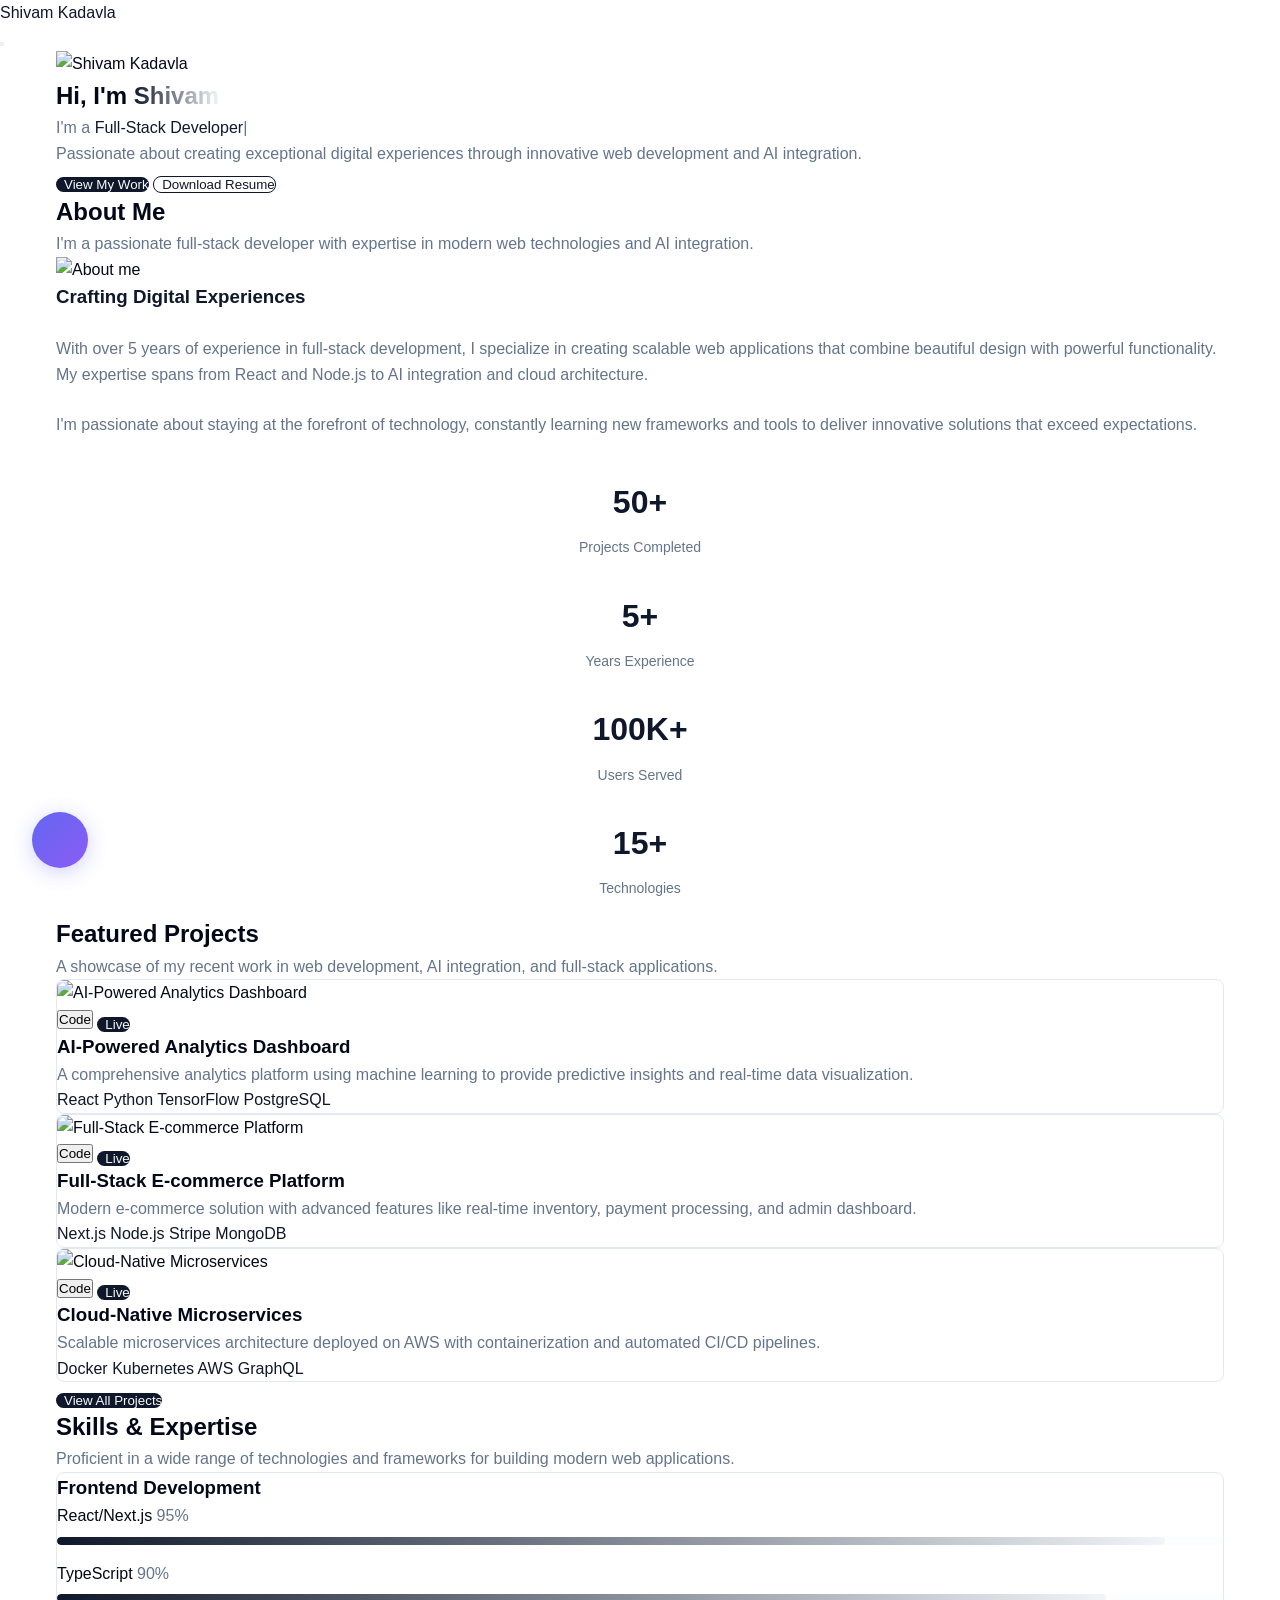
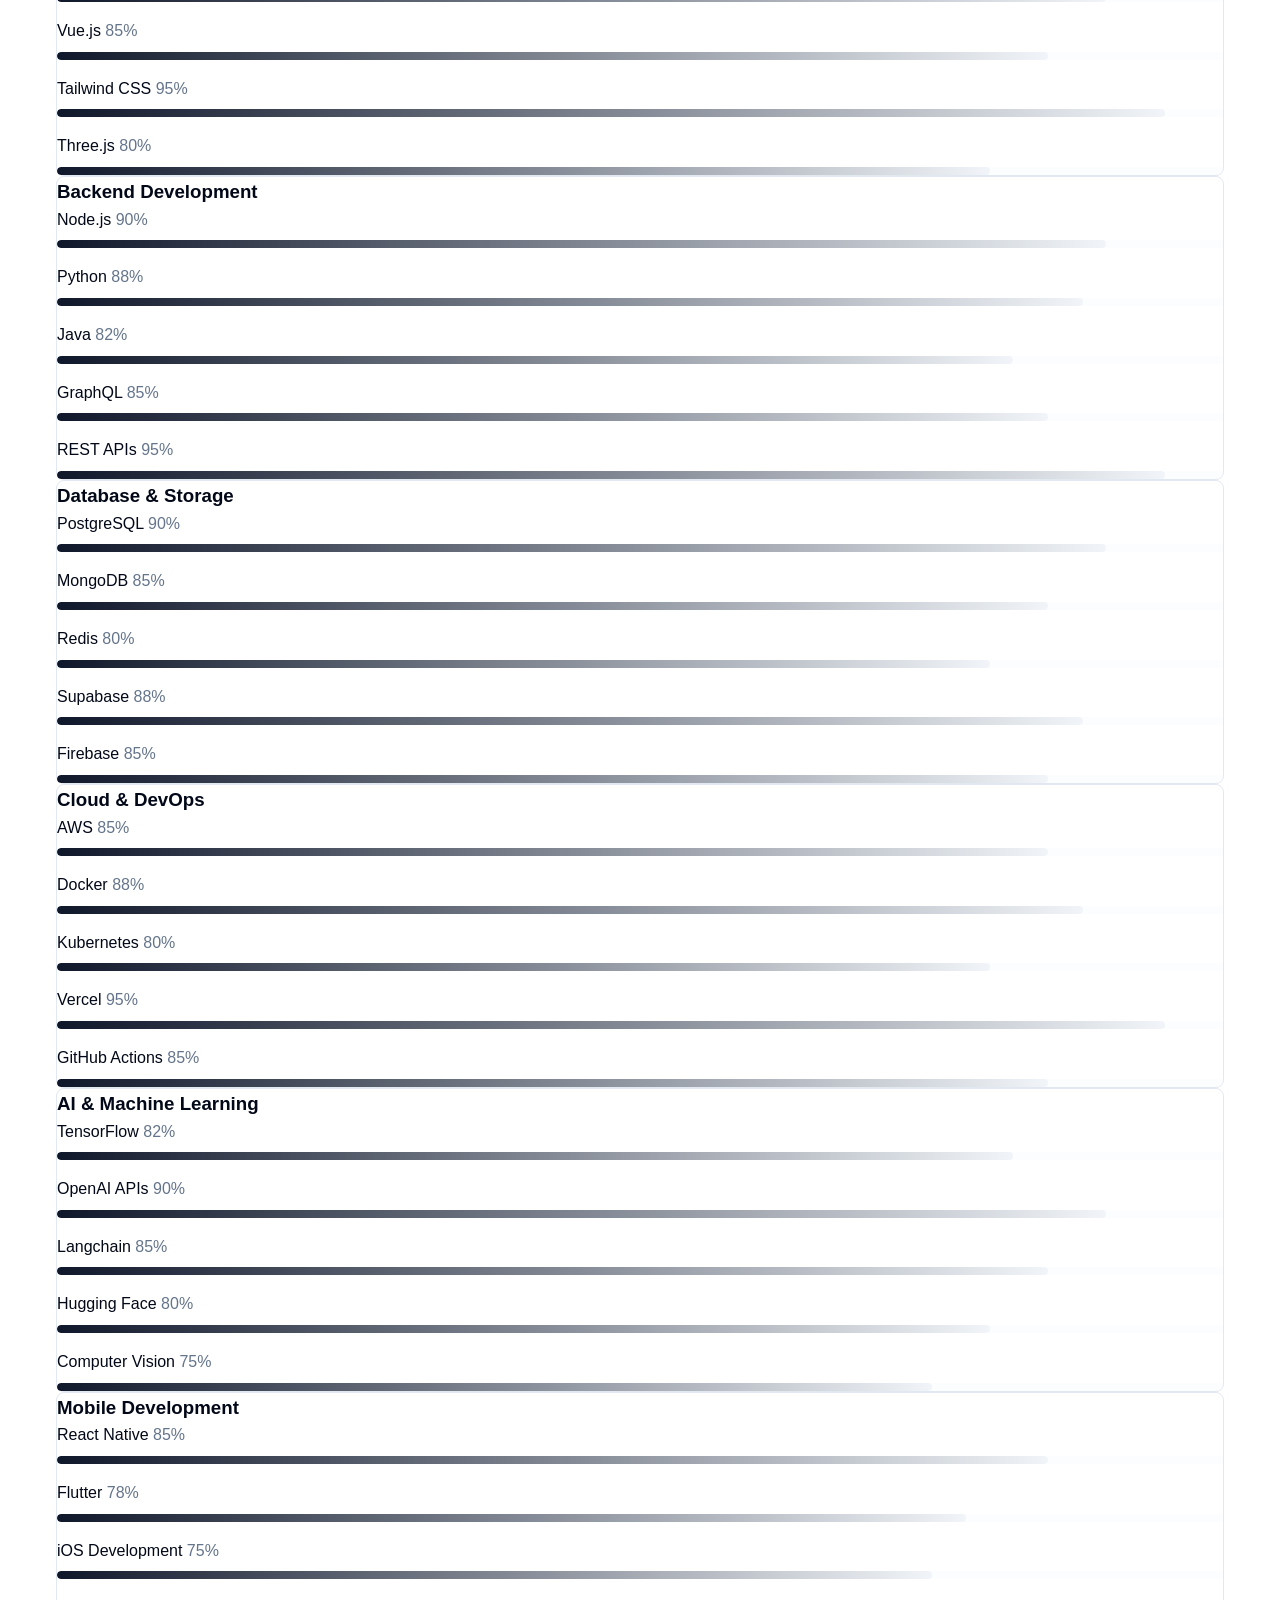
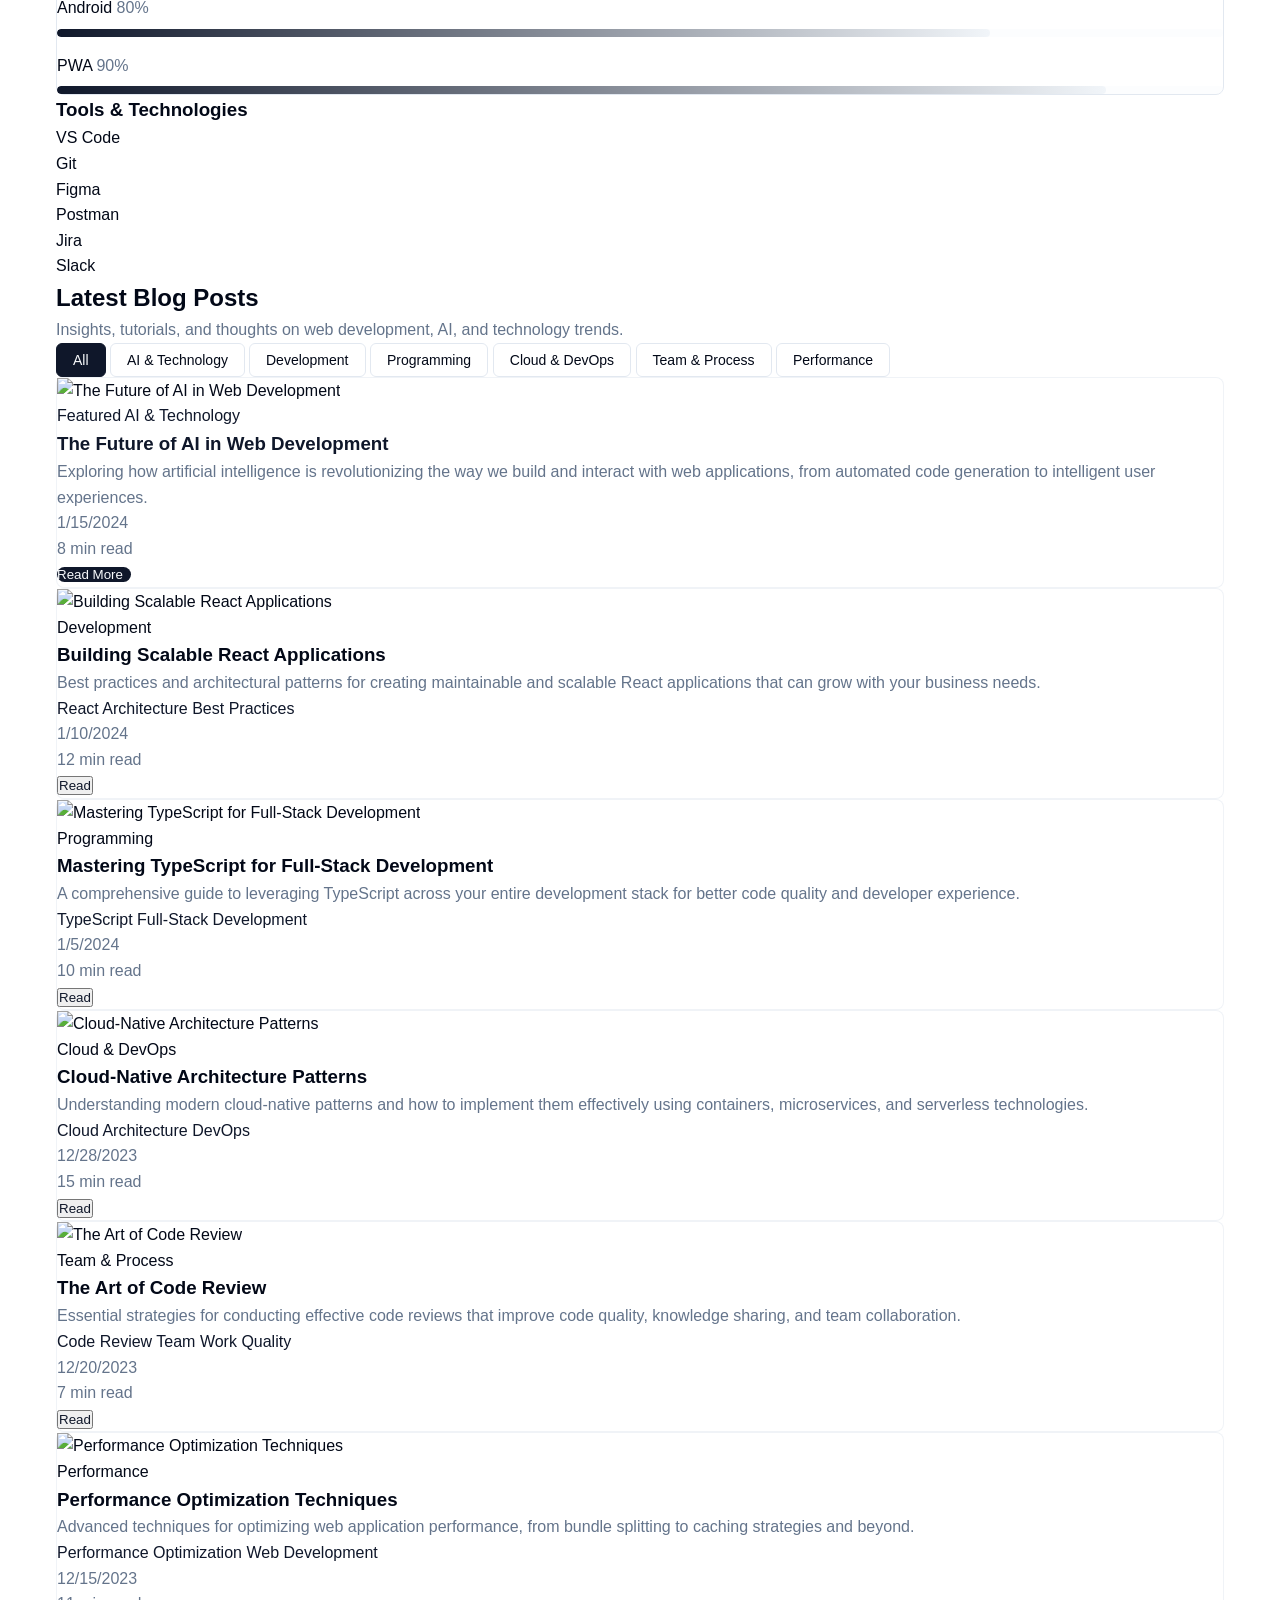
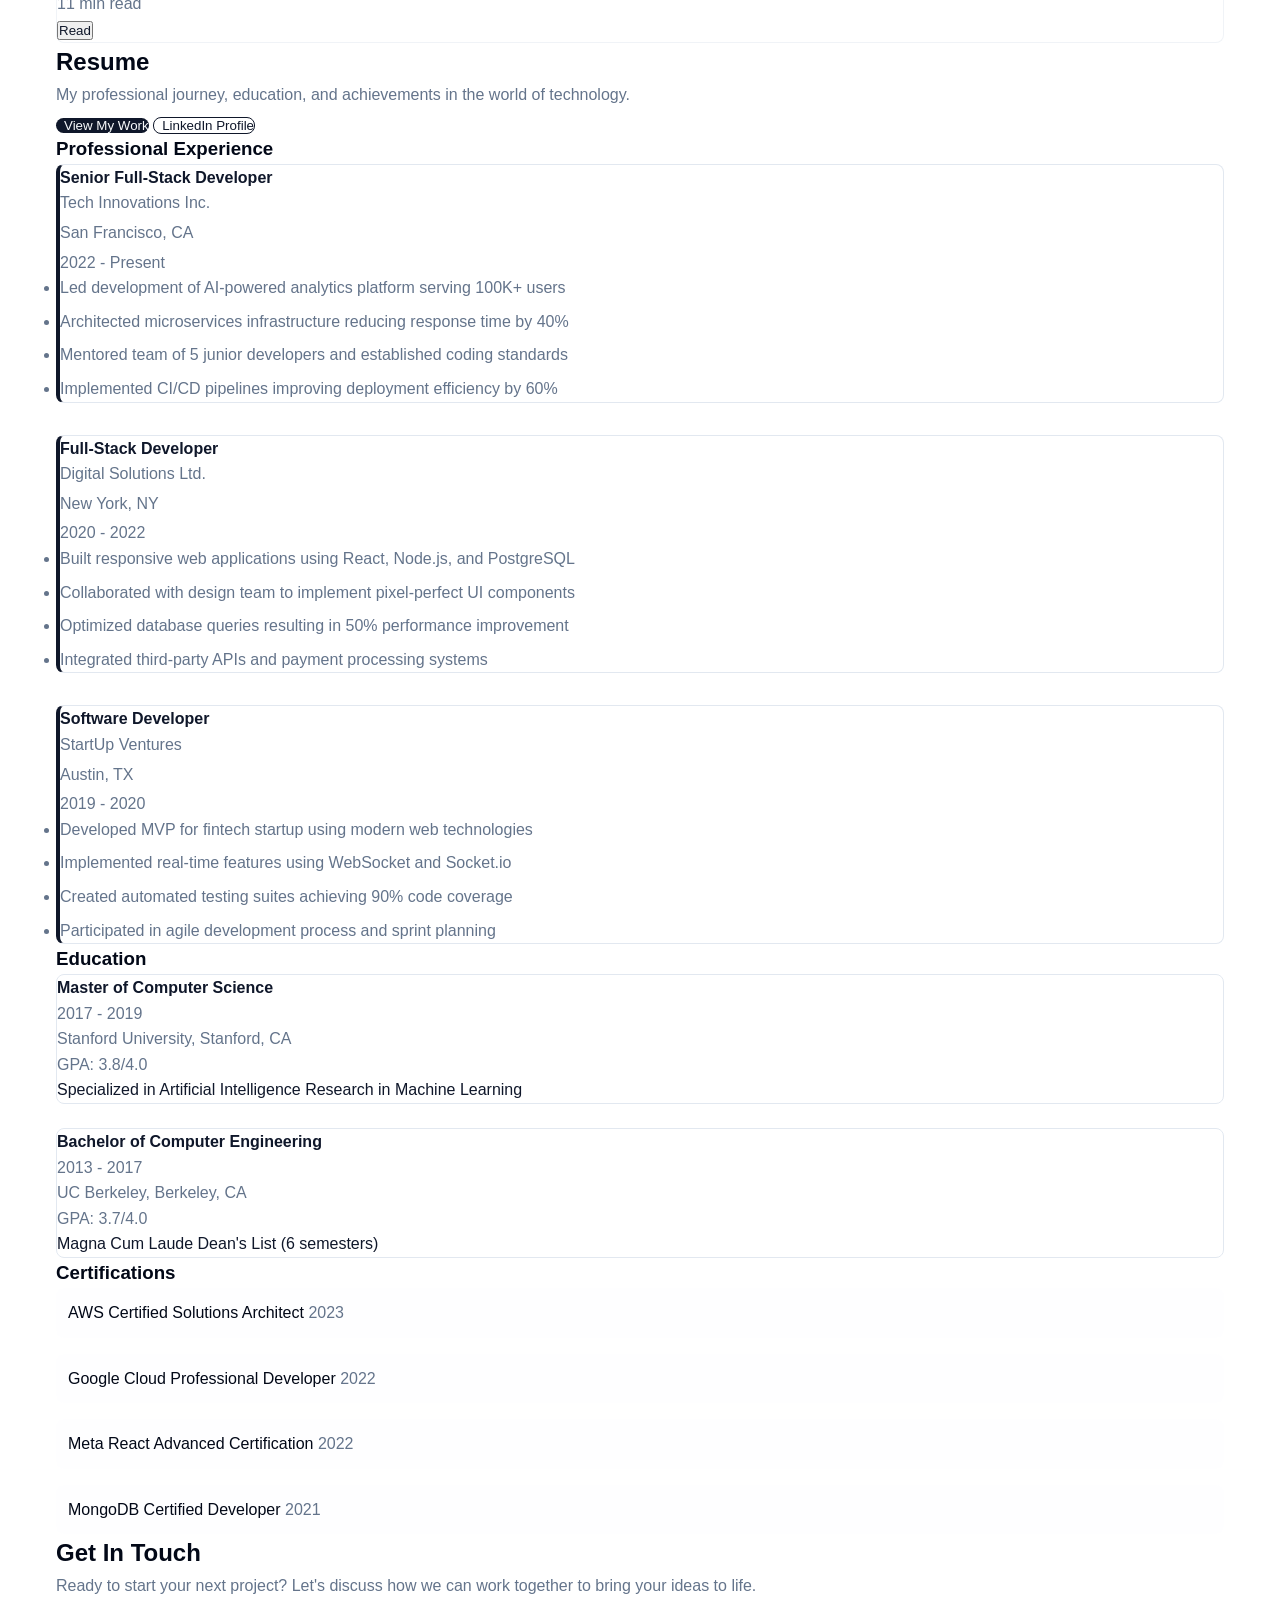
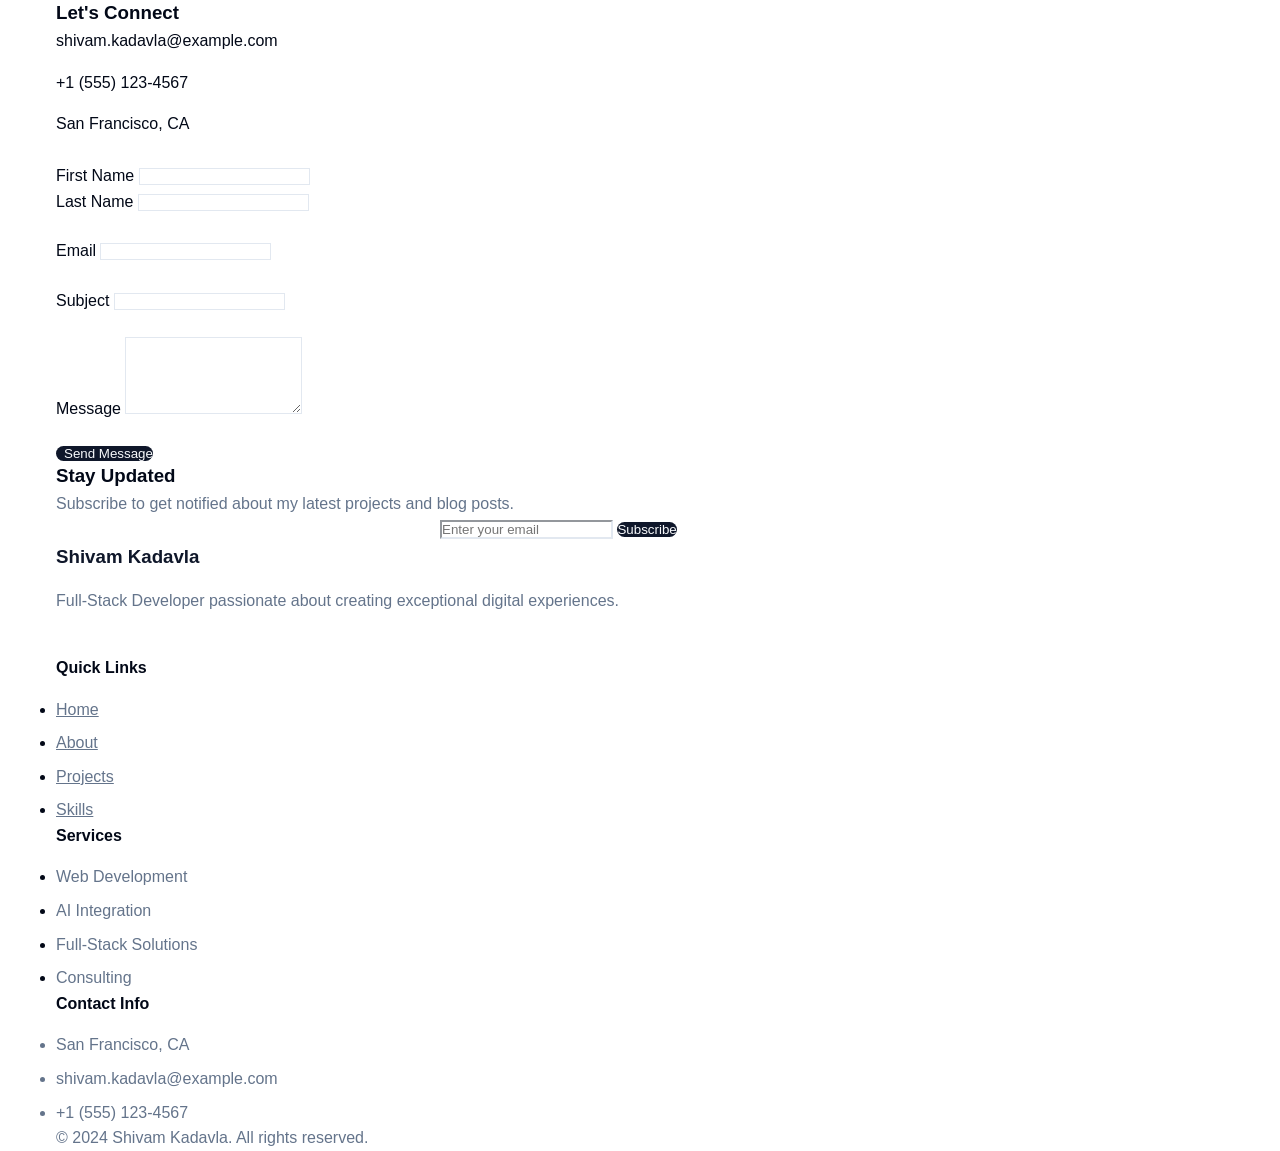
==== commit 053a670e: "Feat: Implement footer, AI chat, and navbar updates - Added footer with scroll-to-top button. - Inte" ====
--- a/index.html
+++ b/index.html
@@ -5,769 +5,533 @@
     <meta charset="UTF-8">
     <meta name="viewport" content="width=device-width, initial-scale=1.0">
     <title>Shivam Kadavla - Portfolio</title>
-    <meta name="description" content="Full-Stack Developer & AI Enthusiast Portfolio">
-    <meta name="author" content="Shivam Kadavla">
-    
-    <!-- Tailwind CSS -->
-    <script src="https://cdn.tailwindcss.com"></script>
-    
-    <!-- Custom CSS -->
     <link rel="stylesheet" href="styles.css">
-    
-    <!-- Lucide Icons -->
     <script src="https://unpkg.com/lucide@latest/dist/umd/lucide.js"></script>
 </head>
-<body class="bg-background text-foreground min-h-screen">
+<body>
     <!-- Navigation -->
-    <nav id="navbar" class="fixed top-0 left-0 right-0 z-50 bg-background/80 backdrop-blur-md border-b border-border animate-fade-in">
+    <nav class="fixed top-0 left-0 right-0 z-50 bg-background/80 backdrop-blur-md border-b border-border">
         <div class="max-w-7xl mx-auto px-4 sm:px-6 lg:px-8">
             <div class="flex justify-between items-center h-16">
-                <!-- Logo/Brand -->
-                <div class="flex-shrink-0">
-                    <a href="#home" class="text-2xl font-bold text-primary hover:text-primary/80 transition-all duration-300 hover:scale-105 animate-scale-in">
-                        <span class="bg-gradient-to-r from-primary to-primary/70 bg-clip-text text-transparent animate-fade-in">
-                            Shivam Kadavla
-                        </span>
-                    </a>
-                </div>
-
+                <div class="flex items-center">
+                    <div class="text-2xl font-bold text-primary">Shivam Kadavla</div>
+                </div>
+                
                 <!-- Desktop Navigation -->
                 <div class="hidden md:block">
-                    <div class="ml-10 flex items-baseline space-x-4">
-                        <a href="#home" class="nav-link text-foreground hover:text-primary px-3 py-2 rounded-md text-sm font-medium transition-all duration-300 hover:bg-accent hover:scale-105 story-link animate-fade-in">Home</a>
-                        <a href="#about" class="nav-link text-foreground hover:text-primary px-3 py-2 rounded-md text-sm font-medium transition-all duration-300 hover:bg-accent hover:scale-105 story-link animate-fade-in">About</a>
-                        <a href="#projects" class="nav-link text-foreground hover:text-primary px-3 py-2 rounded-md text-sm font-medium transition-all duration-300 hover:bg-accent hover:scale-105 story-link animate-fade-in">Projects</a>
-                        <a href="#skills" class="nav-link text-foreground hover:text-primary px-3 py-2 rounded-md text-sm font-medium transition-all duration-300 hover:bg-accent hover:scale-105 story-link animate-fade-in">Skills</a>
-                        <a href="#resume" class="nav-link text-foreground hover:text-primary px-3 py-2 rounded-md text-sm font-medium transition-all duration-300 hover:bg-accent hover:scale-105 story-link animate-fade-in">Resume</a>
-                        <a href="#blog" class="nav-link text-foreground hover:text-primary px-3 py-2 rounded-md text-sm font-medium transition-all duration-300 hover:bg-accent hover:scale-105 story-link animate-fade-in">Blog</a>
-                        <a href="#contact" class="nav-link text-foreground hover:text-primary px-3 py-2 rounded-md text-sm font-medium transition-all duration-300 hover:bg-accent hover:scale-105 story-link animate-fade-in">Contact</a>
-                    </div>
-                </div>
-
-                <!-- CTA Button -->
-                <div class="hidden md:block">
-                    <button class="btn-primary hover-scale animate-scale-in transition-all duration-300 hover:shadow-lg bg-primary text-primary-foreground px-4 py-2 rounded-md text-sm font-medium">
-                        Hire Me
-                    </button>
-                </div>
-
+                    <div class="ml-10 flex items-baseline space-x-8">
+                        <a href="#home" class="text-foreground hover:text-primary transition-colors">Home</a>
+                        <a href="#about" class="text-foreground hover:text-primary transition-colors">About</a>
+                        <a href="#projects" class="text-foreground hover:text-primary transition-colors">Projects</a>
+                        <a href="#skills" class="text-foreground hover:text-primary transition-colors">Skills</a>
+                        <a href="#blog" class="text-foreground hover:text-primary transition-colors">Blog</a>
+                        <a href="#resume" class="text-foreground hover:text-primary transition-colors">Resume</a>
+                        <a href="#contact" class="text-foreground hover:text-primary transition-colors">Contact</a>
+                    </div>
+                </div>
+                
                 <!-- Mobile menu button -->
                 <div class="md:hidden">
-                    <button id="mobile-menu-btn" class="hover-scale transition-all duration-300 p-2 rounded-md text-foreground hover:text-primary hover:bg-accent">
+                    <button id="mobile-menu-btn" class="text-foreground hover:text-primary">
                         <i data-lucide="menu" class="w-6 h-6"></i>
                     </button>
                 </div>
             </div>
-
-            <!-- Mobile Navigation -->
-            <div id="mobile-menu" class="md:hidden hidden animate-slide-in-right">
-                <div class="px-2 pt-2 pb-3 space-y-1 sm:px-3 bg-background border-t border-border animate-fade-in">
-                    <a href="#home" class="mobile-nav-link text-foreground hover:text-primary block px-3 py-2 rounded-md text-base font-medium transition-all duration-300 hover:bg-accent hover:translate-x-2 animate-fade-in">Home</a>
-                    <a href="#about" class="mobile-nav-link text-foreground hover:text-primary block px-3 py-2 rounded-md text-base font-medium transition-all duration-300 hover:bg-accent hover:translate-x-2 animate-fade-in">About</a>
-                    <a href="#projects" class="mobile-nav-link text-foreground hover:text-primary block px-3 py-2 rounded-md text-base font-medium transition-all duration-300 hover:bg-accent hover:translate-x-2 animate-fade-in">Projects</a>
-                    <a href="#skills" class="mobile-nav-link text-foreground hover:text-primary block px-3 py-2 rounded-md text-base font-medium transition-all duration-300 hover:bg-accent hover:translate-x-2 animate-fade-in">Skills</a>
-                    <a href="#resume" class="mobile-nav-link text-foreground hover:text-primary block px-3 py-2 rounded-md text-base font-medium transition-all duration-300 hover:bg-accent hover:translate-x-2 animate-fade-in">Resume</a>
-                    <a href="#blog" class="mobile-nav-link text-foreground hover:text-primary block px-3 py-2 rounded-md text-base font-medium transition-all duration-300 hover:bg-accent hover:translate-x-2 animate-fade-in">Blog</a>
-                    <a href="#contact" class="mobile-nav-link text-foreground hover:text-primary block px-3 py-2 rounded-md text-base font-medium transition-all duration-300 hover:bg-accent hover:translate-x-2 animate-fade-in">Contact</a>
-                    <div class="pt-4 pb-2 animate-fade-in">
-                        <button class="w-full btn-primary hover-scale transition-all duration-300 bg-primary text-primary-foreground px-4 py-2 rounded-md text-sm font-medium">
-                            Hire Me
-                        </button>
-                    </div>
-                </div>
+        </div>
+        
+        <!-- Mobile Navigation -->
+        <div id="mobile-menu" class="md:hidden hidden bg-background border-t border-border">
+            <div class="px-2 pt-2 pb-3 space-y-1">
+                <a href="#home" class="mobile-nav-link block px-3 py-2 text-foreground hover:text-primary transition-colors">Home</a>
+                <a href="#about" class="mobile-nav-link block px-3 py-2 text-foreground hover:text-primary transition-colors">About</a>
+                <a href="#projects" class="mobile-nav-link block px-3 py-2 text-foreground hover:text-primary transition-colors">Projects</a>
+                <a href="#skills" class="mobile-nav-link block px-3 py-2 text-foreground hover:text-primary transition-colors">Skills</a>
+                <a href="#blog" class="mobile-nav-link block px-3 py-2 text-foreground hover:text-primary transition-colors">Blog</a>
+                <a href="#resume" class="mobile-nav-link block px-3 py-2 text-foreground hover:text-primary transition-colors">Resume</a>
+                <a href="#contact" class="mobile-nav-link block px-3 py-2 text-foreground hover:text-primary transition-colors">Contact</a>
             </div>
         </div>
     </nav>
 
     <!-- Hero Section -->
-    <section id="home" class="min-h-screen flex items-center justify-center relative overflow-hidden bg-gradient-to-br from-background via-background to-accent/10">
-        <!-- Animated Background Elements -->
-        <div class="absolute inset-0">
-            <!-- Grid Pattern -->
-            <div class="absolute inset-0 bg-grid-pattern animate-pulse"></div>
-            
-            <!-- Floating Icons -->
-            <div class="floating-icon absolute opacity-20" style="left: 20%; top: 30%; animation-delay: 0s; animation-duration: 6s;">
-                <i data-lucide="code" class="w-8 h-8 text-primary"></i>
-            </div>
-            <div class="floating-icon absolute opacity-20" style="left: 40%; top: 45%; animation-delay: 1s; animation-duration: 7s;">
-                <i data-lucide="database" class="w-8 h-8 text-primary"></i>
-            </div>
-            <div class="floating-icon absolute opacity-20" style="left: 60%; top: 60%; animation-delay: 2s; animation-duration: 8s;">
-                <i data-lucide="cpu" class="w-8 h-8 text-primary"></i>
-            </div>
-            <div class="floating-icon absolute opacity-20" style="left: 80%; top: 30%; animation-delay: 0.5s; animation-duration: 6.5s;">
-                <i data-lucide="brain" class="w-8 h-8 text-primary"></i>
-            </div>
-
-            <!-- Glowing Orbs -->
-            <div class="absolute top-1/4 left-1/4 w-64 h-64 bg-primary/10 rounded-full blur-3xl animate-pulse"></div>
-            <div class="absolute bottom-1/4 right-1/4 w-48 h-48 bg-accent/20 rounded-full blur-2xl animate-pulse" style="animation-delay: 1s;"></div>
-        </div>
-
-        <!-- Main Content -->
-        <div class="container mx-auto px-4 z-10">
-            <div class="text-center space-y-8 animate-fade-in">
-                <!-- Profile Photo -->
-                <div class="relative mx-auto w-48 h-48 animate-scale-in" style="animation-delay: 0.2s;">
-                    <div class="w-full h-full border-4 border-primary/20 shadow-2xl rounded-full bg-gradient-to-br from-primary to-primary/70 flex items-center justify-center text-6xl font-bold text-primary-foreground">
-                        SK
-                    </div>
-                    <!-- Glowing Ring Animation -->
-                    <div class="absolute inset-0 rounded-full border-2 border-primary/30 animate-pulse"></div>
-                    <div class="absolute inset-0 rounded-full border border-primary/20 animate-ping" style="animation-delay: 0.5s;"></div>
-                </div>
-
-                <!-- Name and Title -->
-                <div class="space-y-4">
-                    <h1 class="text-5xl md:text-7xl font-bold animate-fade-in" style="animation-delay: 0.4s;">
-                        <span class="bg-gradient-to-r from-primary via-primary/80 to-accent bg-clip-text text-transparent">
-                            Shivam Kadavla
-                        </span>
-                    </h1>
-                    
-                    <div class="h-12 flex items-center justify-center">
-                        <p id="typed-text" class="text-xl md:text-2xl text-muted-foreground font-medium animate-fade-in" style="animation-delay: 0.6s;">
-                            <span class="inline-block border-r-2 border-primary animate-pulse">
-                                Full-Stack Developer
-                            </span>
-                        </p>
-                    </div>
-                </div>
-
-                <!-- Description -->
-                <p class="text-lg md:text-xl text-muted-foreground max-w-2xl mx-auto leading-relaxed animate-fade-in" style="animation-delay: 0.8s;">
-                    Crafting innovative solutions with cutting-edge technology. 
-                    Passionate about AI, full-stack development, and creating 
-                    digital experiences that make a difference.
-                </p>
-
-                <!-- CTA Buttons -->
-                <div class="flex flex-col sm:flex-row gap-4 justify-center animate-fade-in" style="animation-delay: 1s;">
-                    <button class="btn-primary hover-scale bg-gradient-to-r from-primary to-primary/80 hover:from-primary/90 hover:to-primary/70 transition-all duration-300 px-6 py-3 rounded-md text-primary-foreground font-medium">
+    <section id="home" class="min-h-screen flex items-center justify-center bg-gradient-to-br from-background via-background to-accent/5 relative overflow-hidden">
+        <div class="absolute inset-0 bg-grid-pattern opacity-5"></div>
+        <div class="container mx-auto px-4 text-center relative z-10">
+            <div class="animate-fade-in">
+                <div class="w-32 h-32 mx-auto mb-8 relative">
+                    <img 
+                        src="https://images.unsplash.com/photo-1472099645785-5658abf4ff4e?w=150&h=150&fit=crop&crop=face" 
+                        alt="Shivam Kadavla"
+                        class="w-full h-full rounded-full object-cover border-4 border-primary/20 shadow-xl hover-scale transition-all duration-500"
+                    />
+                    <div class="absolute -bottom-2 -right-2 w-8 h-8 bg-green-500 rounded-full border-4 border-background"></div>
+                </div>
+                <h1 class="text-5xl md:text-7xl font-bold mb-6">
+                    Hi, I'm <span class="bg-gradient-to-r text-primary">Shivam</span>
+                </h1>
+                <div id="typed-text" class="text-2xl md:text-3xl text-muted-foreground mb-8 h-12">
+                    I'm a <span class="text-primary font-semibold"></span><span class="typing-cursor">|</span>
+                </div>
+                <p class="text-lg md:text-xl text-muted-foreground mb-8 max-w-3xl mx-auto leading-relaxed">
+                    Passionate about creating exceptional digital experiences through innovative web development and AI integration.
+                </p>
+                <div class="flex flex-col sm:flex-row gap-4 justify-center items-center">
+                    <button class="btn-primary px-8 py-3 rounded-lg text-lg hover-scale transition-all duration-300" onclick="document.getElementById('projects').scrollIntoView({behavior: 'smooth'})">
+                        <i data-lucide="rocket" class="w-5 h-5 mr-2 inline"></i>
                         View My Work
                     </button>
-                    <button id="download-resume-hero" class="btn-outline hover-scale transition-all duration-300 px-6 py-3 rounded-md border border-primary text-primary hover:bg-primary hover:text-primary-foreground font-medium">
+                    <button id="download-resume-hero" class="btn-outline px-8 py-3 rounded-lg text-lg hover-scale transition-all duration-300">
+                        <i data-lucide="download" class="w-5 h-5 mr-2 inline"></i>
                         Download Resume
                     </button>
                 </div>
-
-                <!-- Scroll Indicator -->
-                <div class="absolute bottom-8 left-1/2 transform -translate-x-1/2 animate-bounce">
-                    <i data-lucide="chevron-down" class="w-8 h-8 text-muted-foreground"></i>
-                </div>
-            </div>
-        </div>
+            </div>
+        </div>
+        
+        <!-- Floating elements -->
+        <div class="absolute top-20 left-10 w-20 h-20 bg-primary/10 rounded-full floating-icon" style="animation-duration: 6s;"></div>
+        <div class="absolute bottom-20 right-10 w-16 h-16 bg-accent/10 rounded-full floating-icon" style="animation-duration: 8s; animation-delay: -2s;"></div>
+        <div class="absolute top-1/2 left-20 w-12 h-12 bg-primary/5 rounded-full floating-icon" style="animation-duration: 10s; animation-delay: -4s;"></div>
     </section>
 
     <!-- About Section -->
-    <section id="about" class="min-h-screen py-20 bg-gradient-to-b from-background to-accent/5">
-        <div class="container mx-auto px-4">
-            <div class="max-w-6xl mx-auto">
-                <!-- Section Header -->
-                <div class="text-center mb-16 animate-fade-in">
-                    <h2 class="text-4xl md:text-5xl font-bold mb-6">
-                        <span class="bg-gradient-to-r from-primary to-accent bg-clip-text text-transparent">
-                            About Me
-                        </span>
-                    </h2>
-                    <div class="w-20 h-1 bg-gradient-to-r from-primary to-accent mx-auto mb-8"></div>
-                </div>
-
-                <div class="grid lg:grid-cols-2 gap-12 items-center">
-                    <!-- Left Column - Text Content -->
-                    <div class="space-y-6 animate-fade-in" style="animation-delay: 0.2s;">
+    <section id="about" class="py-20 bg-accent/5">
+        <div class="container mx-auto px-4">
+            <div class="text-center mb-16">
+                <h2 class="text-4xl md:text-5xl font-bold mb-6">About Me</h2>
+                <p class="text-xl text-muted-foreground max-w-3xl mx-auto">
+                    I'm a passionate full-stack developer with expertise in modern web technologies and AI integration.
+                </p>
+            </div>
+            
+            <div class="grid md:grid-cols-2 gap-12 items-center">
+                <div class="animate-fade-in">
+                    <img 
+                        src="https://images.unsplash.com/photo-1549692520-acc6669e2f0c?w=600&h=400&fit=crop" 
+                        alt="About me"
+                        class="rounded-lg shadow-2xl hover-scale transition-all duration-500"
+                    />
+                </div>
+                
+                <div class="space-y-6 animate-slide-in-right">
+                    <h3 class="text-2xl font-semibold text-primary">Crafting Digital Experiences</h3>
+                    <p class="text-muted-foreground leading-relaxed">
+                        With over 5 years of experience in full-stack development, I specialize in creating 
+                        scalable web applications that combine beautiful design with powerful functionality. 
+                        My expertise spans from React and Node.js to AI integration and cloud architecture.
+                    </p>
+                    <p class="text-muted-foreground leading-relaxed">
+                        I'm passionate about staying at the forefront of technology, constantly learning new 
+                        frameworks and tools to deliver innovative solutions that exceed expectations.
+                    </p>
+                    
+                    <div class="grid grid-cols-2 gap-4 pt-4">
+                        <div class="stat-card">
+                            <div class="stat-number">50+</div>
+                            <div class="stat-label">Projects Completed</div>
+                        </div>
+                        <div class="stat-card">
+                            <div class="stat-number">5+</div>
+                            <div class="stat-label">Years Experience</div>
+                        </div>
+                        <div class="stat-card">
+                            <div class="stat-number">100K+</div>
+                            <div class="stat-label">Users Served</div>
+                        </div>
+                        <div class="stat-card">
+                            <div class="stat-number">15+</div>
+                            <div class="stat-label">Technologies</div>
+                        </div>
+                    </div>
+                </div>
+            </div>
+        </div>
+    </section>
+
+    <!-- Projects Section -->
+    <section id="projects" class="py-20">
+        <div class="container mx-auto px-4">
+            <div class="text-center mb-16">
+                <h2 class="text-4xl md:text-5xl font-bold mb-6">Featured Projects</h2>
+                <p class="text-xl text-muted-foreground max-w-3xl mx-auto">
+                    A showcase of my recent work in web development, AI integration, and full-stack applications.
+                </p>
+            </div>
+            
+            <div id="projects-grid" class="grid md:grid-cols-2 lg:grid-cols-3 gap-8 mb-12">
+                <!-- Projects will be dynamically inserted here -->
+            </div>
+            
+            <div class="text-center">
+                <button id="toggle-projects-btn" class="btn-primary px-8 py-3 rounded-lg text-lg hover-scale transition-all duration-300">
+                    <i data-lucide="code-2" class="w-4 h-4 mr-2 inline"></i>
+                    View All Projects
+                </button>
+            </div>
+        </div>
+    </section>
+
+    <!-- Skills Section -->
+    <section id="skills" class="py-20 bg-accent/5">
+        <div class="container mx-auto px-4">
+            <div class="text-center mb-16">
+                <h2 class="text-4xl md:text-5xl font-bold mb-6">Skills & Expertise</h2>
+                <p class="text-xl text-muted-foreground max-w-3xl mx-auto">
+                    Proficient in a wide range of technologies and frameworks for building modern web applications.
+                </p>
+            </div>
+            
+            <div id="skills-grid" class="grid md:grid-cols-2 lg:grid-cols-3 gap-8 mb-16">
+                <!-- Skills will be dynamically inserted here -->
+            </div>
+            
+            <div class="text-center">
+                <h3 class="text-2xl font-semibold mb-8">Tools & Technologies</h3>
+                <div id="tools-grid" class="flex flex-wrap justify-center gap-8">
+                    <!-- Tools will be dynamically inserted here -->
+                </div>
+            </div>
+        </div>
+    </section>
+
+    <!-- Blog Section -->
+    <section id="blog" class="py-20">
+        <div class="container mx-auto px-4">
+            <div class="text-center mb-16">
+                <h2 class="text-4xl md:text-5xl font-bold mb-6">Latest Blog Posts</h2>
+                <p class="text-xl text-muted-foreground max-w-3xl mx-auto">
+                    Insights, tutorials, and thoughts on web development, AI, and technology trends.
+                </p>
+            </div>
+            
+            <!-- Blog Categories -->
+            <div class="flex flex-wrap justify-center gap-3 mb-12">
+                <div id="blog-categories" class="flex flex-wrap justify-center gap-3">
+                    <!-- Categories will be dynamically inserted here -->
+                </div>
+            </div>
+            
+            <!-- Featured Post -->
+            <div id="featured-post" class="mb-12">
+                <!-- Featured post will be dynamically inserted here -->
+            </div>
+            
+            <!-- Blog Grid -->
+            <div id="blog-grid" class="grid md:grid-cols-2 lg:grid-cols-3 gap-8">
+                <!-- Blog posts will be dynamically inserted here -->
+            </div>
+        </div>
+    </section>
+
+    <!-- Resume Section -->
+    <section id="resume" class="py-20 bg-accent/5">
+        <div class="container mx-auto px-4">
+            <div class="text-center mb-16">
+                <h2 class="text-4xl md:text-5xl font-bold mb-6">Resume</h2>
+                <p class="text-xl text-muted-foreground max-w-3xl mx-auto mb-8">
+                    My professional journey, education, and achievements in the world of technology.
+                </p>
+                
+                <!-- View My Work Section -->
+                <div class="flex flex-col sm:flex-row gap-4 justify-center items-center mb-12">
+                    <button class="btn-primary px-8 py-3 rounded-lg text-lg hover-scale transition-all duration-300" onclick="document.getElementById('projects').scrollIntoView({behavior: 'smooth'})">
+                        <i data-lucide="eye" class="w-5 h-5 mr-2 inline"></i>
+                        View My Work
+                    </button>
+                    <button class="btn-outline px-8 py-3 rounded-lg text-lg hover-scale transition-all duration-300" onclick="window.open('https://linkedin.com/in/shivamkadavla', '_blank')">
+                        <i data-lucide="linkedin" class="w-5 h-5 mr-2 inline"></i>
+                        LinkedIn Profile
+                    </button>
+                </div>
+            </div>
+            
+            <div class="grid lg:grid-cols-2 gap-12">
+                <!-- Experience -->
+                <div>
+                    <h3 class="text-2xl font-semibold mb-8 flex items-center">
+                        <i data-lucide="briefcase" class="w-6 h-6 mr-3 text-primary"></i>
+                        Professional Experience
+                    </h3>
+                    <div id="experience-list" class="space-y-8">
+                        <!-- Experience items will be dynamically inserted here -->
+                    </div>
+                </div>
+                
+                <!-- Education & Certifications -->
+                <div class="space-y-12">
+                    <div>
+                        <h3 class="text-2xl font-semibold mb-8 flex items-center">
+                            <i data-lucide="graduation-cap" class="w-6 h-6 mr-3 text-primary"></i>
+                            Education
+                        </h3>
+                        <div id="education-list" class="space-y-6">
+                            <!-- Education items will be dynamically inserted here -->
+                        </div>
+                    </div>
+                    
+                    <div>
+                        <h3 class="text-2xl font-semibold mb-8 flex items-center">
+                            <i data-lucide="award" class="w-6 h-6 mr-3 text-primary"></i>
+                            Certifications
+                        </h3>
+                        <div id="certifications-list" class="space-y-4">
+                            <!-- Certifications will be dynamically inserted here -->
+                        </div>
+                    </div>
+                </div>
+            </div>
+        </div>
+    </section>
+
+    <!-- Contact Section -->
+    <section id="contact" class="py-20">
+        <div class="container mx-auto px-4">
+            <div class="text-center mb-16">
+                <h2 class="text-4xl md:text-5xl font-bold mb-6">Get In Touch</h2>
+                <p class="text-xl text-muted-foreground max-w-3xl mx-auto">
+                    Ready to start your next project? Let's discuss how we can work together to bring your ideas to life.
+                </p>
+            </div>
+            
+            <div class="grid lg:grid-cols-2 gap-12">
+                <!-- Contact Info -->
+                <div class="space-y-8">
+                    <div class="animate-fade-in">
+                        <h3 class="text-2xl font-semibold mb-6">Let's Connect</h3>
                         <div class="space-y-4">
-                            <h3 class="text-2xl font-semibold text-primary">
-                                Passionate Software Developer
-                            </h3>
-                            <p class="text-lg text-muted-foreground leading-relaxed">
-                                I'm a dedicated software developer with a passion for creating 
-                                innovative solutions that bridge the gap between complex technology 
-                                and user-friendly experiences. My journey in tech began with curiosity 
-                                and has evolved into a deep expertise in full-stack development.
-                            </p>
-                            <p class="text-lg text-muted-foreground leading-relaxed">
-                                With a strong foundation in modern web technologies and a keen 
-                                interest in artificial intelligence, I specialize in building 
-                                scalable applications that not only meet today's needs but are 
-                                ready for tomorrow's challenges.
-                            </p>
-                        </div>
-
-                        <!-- Stats -->
-                        <div class="grid grid-cols-2 gap-6 pt-6">
-                            <div class="text-center">
-                                <div class="text-3xl font-bold text-primary mb-2">50+</div>
-                                <div class="text-muted-foreground">Projects Completed</div>
+                            <div class="flex items-center">
+                                <i data-lucide="mail" class="w-5 h-5 mr-4 text-primary"></i>
+                                <span>shivam.kadavla@example.com</span>
                             </div>
-                            <div class="text-center">
-                                <div class="text-3xl font-bold text-primary mb-2">3+</div>
-                                <div class="text-muted-foreground">Years Experience</div>
+                            <div class="flex items-center">
+                                <i data-lucide="phone" class="w-5 h-5 mr-4 text-primary"></i>
+                                <span>+1 (555) 123-4567</span>
                             </div>
-                        </div>
-                    </div>
-
-                    <!-- Right Column - Highlights Cards -->
-                    <div class="grid gap-6">
-                        <div class="card hover-scale transition-all duration-300 hover:shadow-lg border border-border/50 rounded-lg p-6 animate-fade-in" style="animation-delay: 0.4s;">
-                            <div class="flex items-start space-x-4">
-                                <div class="flex-shrink-0">
-                                    <div class="w-12 h-12 bg-primary/10 rounded-lg flex items-center justify-center">
-                                        <i data-lucide="code-2" class="w-6 h-6 text-primary"></i>
-                                    </div>
-                                </div>
-                                <div>
-                                    <h4 class="text-lg font-semibold mb-2">Clean Code</h4>
-                                    <p class="text-muted-foreground">Writing maintainable, scalable code that stands the test of time.</p>
-                                </div>
+                            <div class="flex items-center">
+                                <i data-lucide="map-pin" class="w-5 h-5 mr-4 text-primary"></i>
+                                <span>San Francisco, CA</span>
                             </div>
                         </div>
-
-                        <div class="card hover-scale transition-all duration-300 hover:shadow-lg border border-border/50 rounded-lg p-6 animate-fade-in" style="animation-delay: 0.5s;">
-                            <div class="flex items-start space-x-4">
-                                <div class="flex-shrink-0">
-                                    <div class="w-12 h-12 bg-primary/10 rounded-lg flex items-center justify-center">
-                                        <i data-lucide="lightbulb" class="w-6 h-6 text-primary"></i>
-                                    </div>
-                                </div>
-                                <div>
-                                    <h4 class="text-lg font-semibold mb-2">Innovation</h4>
-                                    <p class="text-muted-foreground">Always exploring new technologies and creative solutions.</p>
-                                </div>
-                            </div>
-                        </div>
-
-                        <div class="card hover-scale transition-all duration-300 hover:shadow-lg border border-border/50 rounded-lg p-6 animate-fade-in" style="animation-delay: 0.6s;">
-                            <div class="flex items-start space-x-4">
-                                <div class="flex-shrink-0">
-                                    <div class="w-12 h-12 bg-primary/10 rounded-lg flex items-center justify-center">
-                                        <i data-lucide="rocket" class="w-6 h-6 text-primary"></i>
-                                    </div>
-                                </div>
-                                <div>
-                                    <h4 class="text-lg font-semibold mb-2">Performance</h4>
-                                    <p class="text-muted-foreground">Building fast, efficient applications that users love.</p>
-                                </div>
-                            </div>
-                        </div>
-
-                        <div class="card hover-scale transition-all duration-300 hover:shadow-lg border border-border/50 rounded-lg p-6 animate-fade-in" style="animation-delay: 0.7s;">
-                            <div class="flex items-start space-x-4">
-                                <div class="flex-shrink-0">
-                                    <div class="w-12 h-12 bg-primary/10 rounded-lg flex items-center justify-center">
-                                        <i data-lucide="users" class="w-6 h-6 text-primary"></i>
-                                    </div>
-                                </div>
-                                <div>
-                                    <h4 class="text-lg font-semibold mb-2">Collaboration</h4>
-                                    <p class="text-muted-foreground">Working effectively with teams to deliver exceptional results.</p>
-                                </div>
-                            </div>
-                        </div>
-                    </div>
-                </div>
-
-                <!-- Technologies Section -->
-                <div class="mt-20 text-center animate-fade-in" style="animation-delay: 0.8s;">
-                    <h3 class="text-2xl font-semibold mb-8">Technologies I Love</h3>
-                    <div class="flex flex-wrap justify-center gap-4">
-                        <span class="px-4 py-2 bg-accent/20 rounded-full text-sm font-medium hover-scale transition-all duration-300 animate-fade-in">React</span>
-                        <span class="px-4 py-2 bg-accent/20 rounded-full text-sm font-medium hover-scale transition-all duration-300 animate-fade-in">TypeScript</span>
-                        <span class="px-4 py-2 bg-accent/20 rounded-full text-sm font-medium hover-scale transition-all duration-300 animate-fade-in">Node.js</span>
-                        <span class="px-4 py-2 bg-accent/20 rounded-full text-sm font-medium hover-scale transition-all duration-300 animate-fade-in">Python</span>
-                        <span class="px-4 py-2 bg-accent/20 rounded-full text-sm font-medium hover-scale transition-all duration-300 animate-fade-in">AI/ML</span>
-                        <span class="px-4 py-2 bg-accent/20 rounded-full text-sm font-medium hover-scale transition-all duration-300 animate-fade-in">PostgreSQL</span>
-                        <span class="px-4 py-2 bg-accent/20 rounded-full text-sm font-medium hover-scale transition-all duration-300 animate-fade-in">Docker</span>
-                        <span class="px-4 py-2 bg-accent/20 rounded-full text-sm font-medium hover-scale transition-all duration-300 animate-fade-in">AWS</span>
-                    </div>
-                </div>
-            </div>
-        </div>
-    </section>
-
-    <!-- Projects Section -->
-    <section id="projects" class="min-h-screen py-20 bg-gradient-to-b from-accent/5 to-background">
-        <div class="container mx-auto px-4">
-            <div class="max-w-6xl mx-auto">
-                <!-- Section Header -->
-                <div class="text-center mb-16 animate-fade-in">
-                    <h2 class="text-4xl md:text-5xl font-bold mb-6">
-                        <span class="bg-gradient-to-r from-primary to-accent bg-clip-text text-transparent">
-                            Featured Projects
-                        </span>
-                    </h2>
-                    <div class="w-20 h-1 bg-gradient-to-r from-primary to-accent mx-auto mb-8"></div>
-                    <p class="text-lg text-muted-foreground max-w-2xl mx-auto">
-                        Showcasing innovative solutions and cutting-edge technologies
-                    </p>
-                </div>
-
-                <!-- Projects Grid -->
-                <div id="projects-grid" class="grid md:grid-cols-2 lg:grid-cols-3 gap-8">
-                    <!-- Projects will be loaded here by JavaScript -->
-                </div>
-
-                <!-- View All Projects Button -->
-                <div class="text-center mt-12 animate-fade-in" style="animation-delay: 0.8s;">
-                    <button id="toggle-projects-btn" class="btn-outline hover-scale px-6 py-3 rounded-md border border-primary text-primary hover:bg-primary hover:text-primary-foreground font-medium transition-all duration-300">
-                        <i data-lucide="code-2" class="w-4 h-4 mr-2 inline"></i>
-                        View All Projects
-                    </button>
-                </div>
-            </div>
-        </div>
-    </section>
-
-    <!-- Skills Section -->
-    <section id="skills" class="min-h-screen py-20">
-        <div class="container mx-auto px-4">
-            <div class="max-w-6xl mx-auto">
-                <!-- Section Header -->
-                <div class="text-center mb-16 animate-fade-in">
-                    <h2 class="text-4xl md:text-5xl font-bold mb-6">
-                        <span class="bg-gradient-to-r from-primary to-accent bg-clip-text text-transparent">
-                            Skills & Expertise
-                        </span>
-                    </h2>
-                    <div class="w-20 h-1 bg-gradient-to-r from-primary to-accent mx-auto mb-8"></div>
-                    <p class="text-lg text-muted-foreground max-w-2xl mx-auto">
-                        Comprehensive technical skills across the full development stack
-                    </p>
-                </div>
-
-                <!-- Skills Grid -->
-                <div id="skills-grid" class="grid md:grid-cols-2 lg:grid-cols-3 gap-8 mb-16">
-                    <!-- Skills will be loaded here by JavaScript -->
-                </div>
-
-                <!-- Tools Section -->
-                <div class="text-center animate-fade-in" style="animation-delay: 0.8s;">
-                    <h3 class="text-2xl font-semibold mb-8">Tools & Technologies</h3>
-                    <div id="tools-grid" class="flex flex-wrap justify-center gap-6">
-                        <!-- Tools will be loaded here by JavaScript -->
-                    </div>
-                </div>
-            </div>
-        </div>
-    </section>
-
-    <!-- Resume Section -->
-    <section id="resume" class="min-h-screen py-20 bg-gradient-to-b from-background to-accent/5">
-        <div class="container mx-auto px-4">
-            <div class="max-w-6xl mx-auto">
-                <!-- Section Header -->
-                <div class="text-center mb-16 animate-fade-in">
-                    <h2 class="text-4xl md:text-5xl font-bold mb-6">
-                        <span class="bg-gradient-to-r from-primary to-accent bg-clip-text text-transparent">
-                            Resume
-                        </span>
-                    </h2>
-                    <div class="w-20 h-1 bg-gradient-to-r from-primary to-accent mx-auto mb-8"></div>
-                    <p class="text-lg text-muted-foreground max-w-2xl mx-auto mb-8">
-                        Professional journey and achievements in software development
-                    </p>
-                    <button id="download-resume-btn" class="btn-primary hover-scale animate-fade-in bg-primary text-primary-foreground px-6 py-3 rounded-md font-medium transition-all duration-300">
-                        <i data-lucide="download" class="w-4 h-4 mr-2 inline"></i>
-                        Download Resume
-                    </button>
-                </div>
-
-                <div class="grid lg:grid-cols-3 gap-8">
-                    <!-- Left Column - Experience -->
-                    <div class="lg:col-span-2 space-y-8">
-                        <!-- Professional Experience -->
-                        <div class="animate-fade-in" style="animation-delay: 0.3s;">
-                            <div class="flex items-center mb-6">
-                                <i data-lucide="briefcase" class="w-6 h-6 text-primary mr-3"></i>
-                                <h3 class="text-2xl font-semibold">Professional Experience</h3>
-                            </div>
-                            
-                            <div id="experience-list" class="space-y-6">
-                                <!-- Experience items will be loaded here -->
-                            </div>
-                        </div>
-
-                        <!-- Education -->
-                        <div class="animate-fade-in" style="animation-delay: 0.6s;">
-                            <div class="flex items-center mb-6">
-                                <i data-lucide="graduation-cap" class="w-6 h-6 text-primary mr-3"></i>
-                                <h3 class="text-2xl font-semibold">Education</h3>
-                            </div>
-                            
-                            <div id="education-list" class="space-y-4">
-                                <!-- Education items will be loaded here -->
-                            </div>
-                        </div>
-                    </div>
-
-                    <!-- Right Column - Certifications & Stats -->
-                    <div class="space-y-8">
-                        <!-- Certifications -->
-                        <div class="animate-fade-in" style="animation-delay: 0.5s;">
-                            <div class="flex items-center mb-6">
-                                <i data-lucide="award" class="w-6 h-6 text-primary mr-3"></i>
-                                <h3 class="text-xl font-semibold">Certifications</h3>
-                            </div>
-                            
-                            <div class="card hover-scale transition-all duration-300 border border-border/50 rounded-lg p-6">
-                                <div id="certifications-list" class="space-y-4">
-                                    <!-- Certifications will be loaded here -->
-                                </div>
-                            </div>
-                        </div>
-
-                        <!-- Quick Stats -->
-                        <div class="animate-fade-in" style="animation-delay: 0.7s;">
-                            <h3 class="text-xl font-semibold mb-6">Quick Stats</h3>
-                            <div class="card hover-scale transition-all duration-300 border border-border/50 rounded-lg p-6">
-                                <div class="space-y-4">
-                                    <div class="text-center">
-                                        <div class="text-3xl font-bold text-primary mb-1">5+</div>
-                                        <div class="text-sm text-muted-foreground">Years Experience</div>
-                                    </div>
-                                    <div class="text-center">
-                                        <div class="text-3xl font-bold text-primary mb-1">50+</div>
-                                        <div class="text-sm text-muted-foreground">Projects Completed</div>
-                                    </div>
-                                    <div class="text-center">
-                                        <div class="text-3xl font-bold text-primary mb-1">20+</div>
-                                        <div class="text-sm text-muted-foreground">Technologies Mastered</div>
-                                    </div>
-                                    <div class="text-center">
-                                        <div class="text-3xl font-bold text-primary mb-1">10+</div>
-                                        <div class="text-sm text-muted-foreground">Team Members Mentored</div>
-                                    </div>
-                                </div>
-                            </div>
-                        </div>
-                    </div>
-                </div>
-            </div>
-        </div>
-    </section>
-
-    <!-- Blog Section -->
-    <section id="blog" class="min-h-screen py-20">
-        <div class="container mx-auto px-4">
-            <div class="max-w-6xl mx-auto">
-                <!-- Section Header -->
-                <div class="text-center mb-16 animate-fade-in">
-                    <h2 class="text-4xl md:text-5xl font-bold mb-6">
-                        <span class="bg-gradient-to-r from-primary to-accent bg-clip-text text-transparent">
-                            Blog & Insights
-                        </span>
-                    </h2>
-                    <div class="w-20 h-1 bg-gradient-to-r from-primary to-accent mx-auto mb-8"></div>
-                    <p class="text-lg text-muted-foreground max-w-2xl mx-auto">
-                        Sharing knowledge, insights, and experiences from the world of software development
-                    </p>
-                </div>
-
-                <!-- Category Filter -->
-                <div id="blog-categories" class="flex flex-wrap justify-center gap-3 mb-12 animate-fade-in" style="animation-delay: 0.2s;">
-                    <!-- Category buttons will be loaded here -->
-                </div>
-
-                <!-- Featured Post -->
-                <div id="featured-post" class="mb-12">
-                    <!-- Featured post will be loaded here -->
-                </div>
-
-                <!-- Blog Posts Grid -->
-                <div id="blog-grid" class="grid md:grid-cols-2 lg:grid-cols-3 gap-8">
-                    <!-- Blog posts will be loaded here -->
-                </div>
-
-                <!-- Load More Button -->
-                <div class="text-center mt-12 animate-fade-in" style="animation-delay: 0.8s;">
-                    <button class="btn-outline hover-scale px-6 py-3 rounded-md border border-primary text-primary hover:bg-primary hover:text-primary-foreground font-medium transition-all duration-300">
-                        Load More Articles
-                    </button>
-                </div>
-            </div>
-        </div>
-    </section>
-
-    <!-- Contact Section -->
-    <section id="contact" class="min-h-screen py-20 bg-gradient-to-b from-accent/5 to-background">
-        <div class="container mx-auto px-4">
-            <div class="max-w-6xl mx-auto">
-                <!-- Section Header -->
-                <div class="text-center mb-16 animate-fade-in">
-                    <h2 class="text-4xl md:text-5xl font-bold mb-6">
-                        <span class="bg-gradient-to-r from-primary to-accent bg-clip-text text-transparent">
-                            Get In Touch
-                        </span>
-                    </h2>
-                    <div class="w-20 h-1 bg-gradient-to-r from-primary to-accent mx-auto mb-8"></div>
-                    <p class="text-lg text-muted-foreground max-w-2xl mx-auto">
-                        Ready to bring your ideas to life? Let's discuss your next project and create something amazing together.
-                    </p>
-                </div>
-
-                <div class="grid lg:grid-cols-2 gap-12">
-                    <!-- Contact Form -->
-                    <div class="card hover-scale transition-all duration-500 hover:shadow-xl animate-fade-in border border-border/50 rounded-lg" style="animation-delay: 0.2s;">
-                        <div class="p-6">
-                            <h3 class="text-2xl font-semibold mb-6">Send a Message</h3>
-                            <form id="contact-form" class="space-y-6">
-                                <div class="grid grid-cols-2 gap-4">
-                                    <div>
-                                        <label class="block text-sm font-medium mb-2">First Name</label>
-                                        <input type="text" name="firstName" class="w-full px-4 py-3 border border-border rounded-lg focus:ring-2 focus:ring-primary focus:border-transparent transition-all duration-300" placeholder="John" required>
-                                    </div>
-                                    <div>
-                                        <label class="block text-sm font-medium mb-2">Last Name</label>
-                                        <input type="text" name="lastName" class="w-full px-4 py-3 border border-border rounded-lg focus:ring-2 focus:ring-primary focus:border-transparent transition-all duration-300" placeholder="Doe" required>
-                                    </div>
-                                </div>
-                                
-                                <div>
-                                    <label class="block text-sm font-medium mb-2">Email</label>
-                                    <input type="email" name="email" class="w-full px-4 py-3 border border-border rounded-lg focus:ring-2 focus:ring-primary focus:border-transparent transition-all duration-300" placeholder="john@example.com" required>
-                                </div>
-                                
-                                <div>
-                                    <label class="block text-sm font-medium mb-2">Subject</label>
-                                    <input type="text" name="subject" class="w-full px-4 py-3 border border-border rounded-lg focus:ring-2 focus:ring-primary focus:border-transparent transition-all duration-300" placeholder="Project Discussion" required>
-                                </div>
-                                
-                                <div>
-                                    <label class="block text-sm font-medium mb-2">Message</label>
-                                    <textarea name="message" rows="5" class="w-full px-4 py-3 border border-border rounded-lg focus:ring-2 focus:ring-primary focus:border-transparent transition-all duration-300 resize-none" placeholder="Tell me about your project..." required></textarea>
-                                </div>
-                                
-                                <button type="submit" class="w-full btn-primary hover-scale bg-primary text-primary-foreground px-6 py-3 rounded-md font-medium transition-all duration-300">
-                                    <i data-lucide="send" class="w-4 h-4 mr-2 inline"></i>
-                                    Send Message
-                                </button>
-                            </form>
-                        </div>
-                    </div>
-
-                    <!-- Contact Information -->
-                    <div class="space-y-8">
-                        <!-- Contact Details -->
-                        <div class="animate-fade-in" style="animation-delay: 0.3s;">
-                            <h3 class="text-2xl font-semibold mb-6">Contact Information</h3>
-                            <div class="space-y-4">
-                                <div class="card hover-scale transition-all duration-300 cursor-pointer border border-border/50 rounded-lg p-6">
-                                    <div class="flex items-center">
-                                        <div class="w-12 h-12 bg-primary/10 rounded-lg flex items-center justify-center mr-4">
-                                            <i data-lucide="mail" class="w-6 h-6 text-primary"></i>
-                                        </div>
-                                        <div>
-                                            <p class="font-medium">Email</p>
-                                            <p class="text-muted-foreground">shivam@example.com</p>
-                                        </div>
-                                    </div>
-                                </div>
-
-                                <div class="card hover-scale transition-all duration-300 cursor-pointer border border-border/50 rounded-lg p-6">
-                                    <div class="flex items-center">
-                                        <div class="w-12 h-12 bg-primary/10 rounded-lg flex items-center justify-center mr-4">
-                                            <i data-lucide="phone" class="w-6 h-6 text-primary"></i>
-                                        </div>
-                                        <div>
-                                            <p class="font-medium">Phone</p>
-                                            <p class="text-muted-foreground">+1 (555) 123-4567</p>
-                                        </div>
-                                    </div>
-                                </div>
-
-                                <div class="card hover-scale transition-all duration-300 cursor-pointer border border-border/50 rounded-lg p-6">
-                                    <div class="flex items-center">
-                                        <div class="w-12 h-12 bg-primary/10 rounded-lg flex items-center justify-center mr-4">
-                                            <i data-lucide="map-pin" class="w-6 h-6 text-primary"></i>
-                                        </div>
-                                        <div>
-                                            <p class="font-medium">Location</p>
-                                            <p class="text-muted-foreground">San Francisco, CA</p>
-                                        </div>
-                                    </div>
-                                </div>
-                            </div>
-                        </div>
-
-                        <!-- Social Links -->
-                        <div class="animate-fade-in" style="animation-delay: 0.5s;">
-                            <h3 class="text-2xl font-semibold mb-6">Follow Me</h3>
-                            <div class="flex space-x-4">
-                                <a href="https://github.com" class="w-14 h-14 bg-accent/20 rounded-lg flex items-center justify-center hover-scale transition-all duration-300 hover:text-gray-900">
-                                    <i data-lucide="github" class="w-6 h-6"></i>
-                                </a>
-                                <a href="https://linkedin.com" class="w-14 h-14 bg-accent/20 rounded-lg flex items-center justify-center hover-scale transition-all duration-300 hover:text-blue-600">
-                                    <i data-lucide="linkedin" class="w-6 h-6"></i>
-                                </a>
-                                <a href="https://twitter.com" class="w-14 h-14 bg-accent/20 rounded-lg flex items-center justify-center hover-scale transition-all duration-300 hover:text-blue-400">
-                                    <i data-lucide="twitter" class="w-6 h-6"></i>
-                                </a>
-                            </div>
-                        </div>
-
-                        <!-- Quick Response Card -->
-                        <div class="card bg-gradient-to-r from-primary/10 to-accent/10 animate-fade-in border border-border/50 rounded-lg p-6" style="animation-delay: 0.7s;">
-                            <h4 class="text-lg font-semibold mb-2">Quick Response Guarantee</h4>
-                            <p class="text-muted-foreground text-sm mb-4">
-                                I typically respond to all inquiries within 24 hours. For urgent projects, 
-                                feel free to call me directly.
-                            </p>
-                            <div class="flex items-center space-x-2 text-sm">
-                                <div class="w-2 h-2 bg-green-500 rounded-full animate-pulse"></div>
-                                <span class="text-green-600 font-medium">Available for new projects</span>
-                            </div>
-                        </div>
-                    </div>
-                </div>
-
-                <!-- Call to Action -->
-                <div class="text-center mt-16 animate-fade-in" style="animation-delay: 0.8s;">
-                    <div class="max-w-2xl mx-auto">
-                        <h3 class="text-2xl font-semibold mb-4">Ready to Start Your Project?</h3>
-                        <p class="text-muted-foreground mb-6">
-                            Whether you need a full-stack web application, AI integration, or technical consultation, 
-                            I'm here to help bring your vision to life.
-                        </p>
-                        <div class="flex flex-col sm:flex-row gap-4 justify-center">
-                            <button class="btn-primary hover-scale bg-primary text-primary-foreground px-6 py-3 rounded-md font-medium transition-all duration-300">
-                                <i data-lucide="mail" class="w-4 h-4 mr-2 inline"></i>
-                                Schedule a Call
-                            </button>
-                            <button class="btn-outline hover-scale px-6 py-3 rounded-md border border-primary text-primary hover:bg-primary hover:text-primary-foreground font-medium transition-all duration-300">
-                                View Portfolio
-                            </button>
-                        </div>
-                    </div>
-                </div>
-            </div>
-        </div>
-    </section>
-
-    <!-- Footer -->
-    <footer class="bg-gradient-to-r from-background to-accent/5 border-t border-border/50">
-        <div class="container mx-auto px-4">
-            <!-- Main Footer Content -->
-            <div class="py-16">
-                <div class="grid lg:grid-cols-4 md:grid-cols-2 gap-8">
-                    <!-- Brand Column -->
-                    <div class="lg:col-span-1 animate-fade-in">
-                        <div class="mb-6">
-                            <h3 class="text-2xl font-bold bg-gradient-to-r from-primary to-accent bg-clip-text text-transparent">
-                                Shivam Kadavla
-                            </h3>
-                            <p class="text-sm text-muted-foreground mt-2">
-                                Full-Stack Developer & AI Enthusiast
-                            </p>
-                        </div>
-                        <p class="text-muted-foreground mb-6 leading-relaxed">
-                            Crafting innovative solutions with cutting-edge technology. 
-                            Passionate about creating digital experiences that make a difference.
-                        </p>
-                        <div class="flex space-x-4">
-                            <a href="https://github.com" class="w-10 h-10 bg-accent/20 rounded-lg flex items-center justify-center hover:bg-primary hover:text-primary-foreground transition-all duration-300 hover-scale">
+                        
+                        <div class="flex space-x-4 mt-8">
+                            <a href="#" class="w-12 h-12 bg-primary/10 rounded-full flex items-center justify-center hover:bg-primary hover:text-primary-foreground transition-colors duration-300">
                                 <i data-lucide="github" class="w-5 h-5"></i>
                             </a>
-                            <a href="https://linkedin.com" class="w-10 h-10 bg-accent/20 rounded-lg flex items-center justify-center hover:bg-primary hover:text-primary-foreground transition-all duration-300 hover-scale">
+                            <a href="#" class="w-12 h-12 bg-primary/10 rounded-full flex items-center justify-center hover:bg-primary hover:text-primary-foreground transition-colors duration-300">
                                 <i data-lucide="linkedin" class="w-5 h-5"></i>
                             </a>
-                            <a href="https://twitter.com" class="w-10 h-10 bg-accent/20 rounded-lg flex items-center justify-center hover:bg-primary hover:text-primary-foreground transition-all duration-300 hover-scale">
+                            <a href="#" class="w-12 h-12 bg-primary/10 rounded-full flex items-center justify-center hover:bg-primary hover:text-primary-foreground transition-colors duration-300">
                                 <i data-lucide="twitter" class="w-5 h-5"></i>
                             </a>
-                            <a href="mailto:shivam@example.com" class="w-10 h-10 bg-accent/20 rounded-lg flex items-center justify-center hover:bg-primary hover:text-primary-foreground transition-all duration-300 hover-scale">
-                                <i data-lucide="mail" class="w-5 h-5"></i>
-                            </a>
-                        </div>
-                    </div>
-
-                    <!-- Quick Links -->
-                    <div class="animate-fade-in" style="animation-delay: 0.1s;">
-                        <h4 class="text-lg font-semibold mb-6">Quick Links</h4>
-                        <ul class="space-y-3">
-                            <li><a href="#home" class="text-muted-foreground hover:text-primary transition-colors duration-300 story-link">Home</a></li>
-                            <li><a href="#about" class="text-muted-foreground hover:text-primary transition-colors duration-300 story-link">About</a></li>
-                            <li><a href="#projects" class="text-muted-foreground hover:text-primary transition-colors duration-300 story-link">Projects</a></li>
-                            <li><a href="#skills" class="text-muted-foreground hover:text-primary transition-colors duration-300 story-link">Skills</a></li>
-                        </ul>
-                    </div>
-
-                    <!-- Services -->
-                    <div class="animate-fade-in" style="animation-delay: 0.2s;">
-                        <h4 class="text-lg font-semibold mb-6">Services</h4>
-                        <ul class="space-y-3">
-                            <li><a href="#" class="text-muted-foreground hover:text-primary transition-colors duration-300 story-link">Web Development</a></li>
-                            <li><a href="#" class="text-muted-foreground hover:text-primary transition-colors duration-300 story-link">AI Integration</a></li>
-                            <li><a href="#" class="text-muted-foreground hover:text-primary transition-colors duration-300 story-link">Consulting</a></li>
-                            <li><a href="#" class="text-muted-foreground hover:text-primary transition-colors duration-300 story-link">Technical Writing</a></li>
-                        </ul>
-                    </div>
-
-                    <!-- Resources -->
-                    <div class="animate-fade-in" style="animation-delay: 0.3s;">
-                        <h4 class="text-lg font-semibold mb-6">Resources</h4>
-                        <ul class="space-y-3">
-                            <li><a href="#resume" class="text-muted-foreground hover:text-primary transition-colors duration-300 story-link">Resume</a></li>
-                            <li><a href="#blog" class="text-muted-foreground hover:text-primary transition-colors duration-300 story-link">Blog</a></li>
-                            <li><a href="#contact" class="text-muted-foreground hover:text-primary transition-colors duration-300 story-link">Contact</a></li>
-                            <li><a href="#" class="text-muted-foreground hover:text-primary transition-colors duration-300 story-link">Newsletter</a></li>
-                        </ul>
-                    </div>
-                </div>
-            </div>
-
-            <!-- Newsletter Section -->
-            <div class="py-8 border-t border-border/50">
-                <div class="max-w-2xl mx-auto text-center animate-fade-in" style="animation-delay: 0.5s;">
-                    <h3 class="text-xl font-semibold mb-4">Stay Updated</h3>
-                    <p class="text-muted-foreground mb-6">
-                        Get the latest insights on web development, AI, and technology trends.
-                    </p>
-                    <form id="newsletter-form" class="flex flex-col sm:flex-row gap-4 max-w-md mx-auto">
-                        <input type="email" name="email" placeholder="Enter your email" class="flex-1 px-4 py-3 border border-border rounded-lg focus:ring-2 focus:ring-primary focus:border-transparent transition-all duration-300" required>
-                        <button type="submit" class="btn-primary hover-scale bg-primary text-primary-foreground px-6 py-3 rounded-md font-medium transition-all duration-300">
+                        </div>
+                    </div>
+                </div>
+                
+                <!-- Contact Form -->
+                <div class="animate-scale-in">
+                    <form id="contact-form" class="contact-form space-y-6">
+                        <div class="grid md:grid-cols-2 gap-6">
+                            <div>
+                                <label for="firstName" class="block text-sm font-medium mb-2">First Name</label>
+                                <input 
+                                    type="text" 
+                                    id="firstName" 
+                                    name="firstName" 
+                                    required 
+                                    class="w-full px-4 py-3 rounded-lg border border-border focus:border-primary focus:outline-none transition-colors"
+                                />
+                            </div>
+                            <div>
+                                <label for="lastName" class="block text-sm font-medium mb-2">Last Name</label>
+                                <input 
+                                    type="text" 
+                                    id="lastName" 
+                                    name="lastName" 
+                                    required 
+                                    class="w-full px-4 py-3 rounded-lg border border-border focus:border-primary focus:outline-none transition-colors"
+                                />
+                            </div>
+                        </div>
+                        
+                        <div>
+                            <label for="email" class="block text-sm font-medium mb-2">Email</label>
+                            <input 
+                                type="email" 
+                                id="email" 
+                                name="email" 
+                                required 
+                                class="w-full px-4 py-3 rounded-lg border border-border focus:border-primary focus:outline-none transition-colors"
+                            />
+                        </div>
+                        
+                        <div>
+                            <label for="subject" class="block text-sm font-medium mb-2">Subject</label>
+                            <input 
+                                type="text" 
+                                id="subject" 
+                                name="subject" 
+                                required 
+                                class="w-full px-4 py-3 rounded-lg border border-border focus:border-primary focus:outline-none transition-colors"
+                            />
+                        </div>
+                        
+                        <div>
+                            <label for="message" class="block text-sm font-medium mb-2">Message</label>
+                            <textarea 
+                                id="message" 
+                                name="message" 
+                                rows="5" 
+                                required 
+                                class="w-full px-4 py-3 rounded-lg border border-border focus:border-primary focus:outline-none transition-colors resize-none"
+                            ></textarea>
+                        </div>
+                        
+                        <button type="submit" class="btn-primary w-full py-3 rounded-lg text-lg hover-scale transition-all duration-300">
+                            <i data-lucide="send" class="w-5 h-5 mr-2 inline"></i>
+                            Send Message
+                        </button>
+                    </form>
+                </div>
+            </div>
+            
+            <!-- Newsletter -->
+            <div class="mt-20 text-center">
+                <div class="max-w-md mx-auto">
+                    <h3 class="text-2xl font-semibold mb-4">Stay Updated</h3>
+                    <p class="text-muted-foreground mb-6">Subscribe to get notified about my latest projects and blog posts.</p>
+                    <form id="newsletter-form" class="newsletter-form flex gap-2">
+                        <input 
+                            type="email" 
+                            name="email" 
+                            placeholder="Enter your email" 
+                            required 
+                            class="flex-1 px-4 py-3 rounded-lg border border-border focus:border-primary focus:outline-none transition-colors"
+                        />
+                        <button type="submit" class="btn-primary px-6 py-3 rounded-lg hover-scale transition-all duration-300">
                             Subscribe
                         </button>
                     </form>
                 </div>
             </div>
-
-            <!-- Bottom Footer -->
-            <div class="py-6 border-t border-border/50">
-                <div class="flex flex-col md:flex-row justify-between items-center gap-4">
-                    <div class="flex items-center text-sm text-muted-foreground animate-fade-in" style="animation-delay: 0.6s;">
-                        <span>© 2024 Shivam Kadavla. Made with</span>
-                        <i data-lucide="heart" class="w-4 h-4 mx-1 text-red-500 animate-pulse"></i>
-                        <span>and</span>
-                        <i data-lucide="code-2" class="w-4 h-4 mx-1 text-primary"></i>
-                    </div>
-                    
-                    <div class="flex items-center gap-4">
-                        <div class="flex items-center text-sm text-muted-foreground animate-fade-in" style="animation-delay: 0.7s;">
-                            <div class="w-2 h-2 bg-green-500 rounded-full mr-2 animate-pulse"></div>
-                            <span>Available for freelance</span>
-                        </div>
-                        
-                        <button id="scroll-to-top" class="btn-ghost hover-scale animate-fade-in p-2 rounded-md text-muted-foreground hover:text-primary hover:bg-accent transition-all duration-300" style="animation-delay: 0.8s;">
-                            <i data-lucide="arrow-up" class="w-4 h-4 mr-1 inline"></i>
-                            Top
-                        </button>
-                    </div>
-                </div>
-            </div>
-        </div>
-
-        <!-- Animated Background Elements -->
-        <div class="absolute inset-0 pointer-events-none overflow-hidden">
-            <div class="absolute bottom-0 left-1/4 w-32 h-32 bg-primary/5 rounded-full blur-3xl animate-pulse"></div>
-            <div class="absolute bottom-0 right-1/4 w-24 h-24 bg-accent/10 rounded-full blur-2xl animate-pulse" style="animation-delay: 1s;"></div>
-        </div>
+        </div>
+    </section>
+
+    <!-- Footer -->
+    <footer class="bg-card border-t border-border py-12 relative">
+        <div class="container mx-auto px-4">
+            <div class="grid md:grid-cols-4 gap-8">
+                <div class="space-y-4">
+                    <h3 class="text-xl font-semibold text-primary">Shivam Kadavla</h3>
+                    <p class="text-muted-foreground">
+                        Full-Stack Developer passionate about creating exceptional digital experiences.
+                    </p>
+                    <div class="flex space-x-4">
+                        <a href="#" class="footer-link text-muted-foreground hover:text-primary">
+                            <i data-lucide="github" class="w-5 h-5"></i>
+                        </a>
+                        <a href="#" class="footer-link text-muted-foreground hover:text-primary">
+                            <i data-lucide="linkedin" class="w-5 h-5"></i>
+                        </a>
+                        <a href="#" class="footer-link text-muted-foreground hover:text-primary">
+                            <i data-lucide="twitter" class="w-5 h-5"></i>
+                        </a>
+                        <a href="#" class="footer-link text-muted-foreground hover:text-primary">
+                            <i data-lucide="mail" class="w-5 h-5"></i>
+                        </a>
+                    </div>
+                </div>
+                
+                <div class="space-y-4">
+                    <h4 class="font-semibold">Quick Links</h4>
+                    <ul class="space-y-2">
+                        <li><a href="#home" class="footer-link text-muted-foreground hover:text-primary">Home</a></li>
+                        <li><a href="#about" class="footer-link text-muted-foreground hover:text-primary">About</a></li>
+                        <li><a href="#projects" class="footer-link text-muted-foreground hover:text-primary">Projects</a></li>
+                        <li><a href="#skills" class="footer-link text-muted-foreground hover:text-primary">Skills</a></li>
+                    </ul>
+                </div>
+                
+                <div class="space-y-4">
+                    <h4 class="font-semibold">Services</h4>
+                    <ul class="space-y-2">
+                        <li><span class="text-muted-foreground">Web Development</span></li>
+                        <li><span class="text-muted-foreground">AI Integration</span></li>
+                        <li><span class="text-muted-foreground">Full-Stack Solutions</span></li>
+                        <li><span class="text-muted-foreground">Consulting</span></li>
+                    </ul>
+                </div>
+                
+                <div class="space-y-4">
+                    <h4 class="font-semibold">Contact Info</h4>
+                    <ul class="space-y-2">
+                        <li class="text-muted-foreground">San Francisco, CA</li>
+                        <li class="text-muted-foreground">shivam.kadavla@example.com</li>
+                        <li class="text-muted-foreground">+1 (555) 123-4567</li>
+                    </ul>
+                </div>
+            </div>
+            
+            <div class="border-t border-border mt-8 pt-8 text-center text-muted-foreground">
+                <p>&copy; 2024 Shivam Kadavla. All rights reserved.</p>
+            </div>
+        </div>
+        
+        <!-- Scroll to Top Button -->
+        <button id="scroll-to-top" class="scroll-to-top-btn">
+            <i data-lucide="arrow-up" class="w-5 h-5"></i>
+        </button>
     </footer>
 
-    <!-- Scripts -->
+    <!-- AI Chat Board -->
+    <div id="ai-chat-widget" class="ai-chat-widget">
+        <div id="ai-chat-toggle" class="ai-chat-toggle">
+            <i data-lucide="message-circle" class="w-6 h-6"></i>
+        </div>
+        
+        <div id="ai-chat-board" class="ai-chat-board hidden">
+            <div class="ai-chat-header">
+                <div class="flex items-center">
+                    <div class="w-8 h-8 bg-primary rounded-full flex items-center justify-center mr-3">
+                        <i data-lucide="bot" class="w-4 h-4 text-primary-foreground"></i>
+                    </div>
+                    <div>
+                        <h4 class="font-semibold">AI Assistant</h4>
+                        <span class="text-xs text-green-500 flex items-center">
+                            <span class="w-2 h-2 bg-green-500 rounded-full mr-1"></span>
+                            Online
+                        </span>
+                    </div>
+                </div>
+                <button id="ai-chat-close" class="text-muted-foreground hover:text-foreground">
+                    <i data-lucide="x" class="w-5 h-5"></i>
+                </button>
+            </div>
+            
+            <div id="ai-chat-messages" class="ai-chat-messages">
+                <div class="ai-message">
+                    <div class="w-6 h-6 bg-primary rounded-full flex items-center justify-center mr-2">
+                        <i data-lucide="bot" class="w-3 h-3 text-primary-foreground"></i>
+                    </div>
+                    <div class="ai-message-content">
+                        <p>👋 Hi! I'm Shivam's AI assistant. How can I help you today?</p>
+                    </div>
+                </div>
+            </div>
+            
+            <div class="ai-chat-input">
+                <input 
+                    type="text" 
+                    id="ai-message-input" 
+                    placeholder="Type your message..." 
+                    class="ai-input"
+                />
+                <button id="ai-send-btn" class="ai-send-btn">
+                    <i data-lucide="send" class="w-4 h-4"></i>
+                </button>
+            </div>
+        </div>
+    </div>
+
     <script src="script.js"></script>
-    <script>
-        // Initialize Lucide icons
-        lucide.createIcons();
-    </script>
 </body>
 </html>
--- a/styles.css
+++ b/styles.css
@@ -59,6 +59,12 @@
     background-color: hsl(var(--background));
 }
 
+.container {
+    max-width: 1200px;
+    margin: 0 auto;
+    padding: 0 1rem;
+}
+
 /* Utility Classes */
 .bg-background { background-color: hsl(var(--background)); }
 .bg-card { background-color: hsl(var(--card)); }
@@ -93,6 +99,15 @@
     align-items: center;
     justify-content: center;
     gap: 0.5rem;
+    font-weight: 500;
+    border-radius: 0.5rem;
+    transition: all 0.3s ease;
+}
+
+.btn-primary:hover {
+    background-color: hsl(var(--primary) / 0.9);
+    transform: translateY(-1px);
+    box-shadow: 0 4px 8px rgba(0, 0, 0, 0.1);
 }
 
 .btn-outline {
@@ -104,11 +119,16 @@
     align-items: center;
     justify-content: center;
     gap: 0.5rem;
+    font-weight: 500;
+    border-radius: 0.5rem;
+    transition: all 0.3s ease;
 }
 
 .btn-outline:hover {
     background-color: hsl(var(--primary));
     color: hsl(var(--primary-foreground));
+    transform: translateY(-1px);
+    box-shadow: 0 4px 8px rgba(0, 0, 0, 0.1);
 }
 
 .btn-ghost {
@@ -119,6 +139,7 @@
     align-items: center;
     justify-content: center;
     gap: 0.5rem;
+    transition: all 0.3s ease;
 }
 
 .btn-ghost:hover {
@@ -185,6 +206,44 @@
     }
 }
 
+@keyframes bounce-in {
+    0% {
+        opacity: 0;
+        transform: scale(0.3);
+    }
+    50% {
+        opacity: 1;
+        transform: scale(1.05);
+    }
+    70% {
+        transform: scale(0.9);
+    }
+    100% {
+        opacity: 1;
+        transform: scale(1);
+    }
+}
+
+@keyframes slide-up {
+    from {
+        opacity: 0;
+        transform: translateY(100%);
+    }
+    to {
+        opacity: 1;
+        transform: translateY(0);
+    }
+}
+
+@keyframes pulse-glow {
+    0%, 100% {
+        box-shadow: 0 0 20px hsl(var(--primary) / 0.3);
+    }
+    50% {
+        box-shadow: 0 0 30px hsl(var(--primary) / 0.6);
+    }
+}
+
 .animate-fade-in {
     animation: fade-in 0.8s ease-out forwards;
     opacity: 0;
@@ -197,6 +256,14 @@
 
 .animate-slide-in-right {
     animation: slide-in-right 0.6s ease-out forwards;
+}
+
+.animate-bounce-in {
+    animation: bounce-in 0.6s ease-out forwards;
+}
+
+.animate-slide-up {
+    animation: slide-up 0.6s ease-out forwards;
 }
 
 .hover-scale {
@@ -256,6 +323,209 @@
     border-radius: 9999px;
     transition: width 1s ease-out;
     animation: progress-fill 1s ease-out forwards;
+}
+
+/* Scroll to Top Button */
+.scroll-to-top-btn {
+    position: fixed;
+    bottom: 2rem;
+    right: 2rem;
+    z-index: 1000;
+    width: 3.5rem;
+    height: 3.5rem;
+    background: linear-gradient(135deg, hsl(var(--primary)), hsl(var(--primary) / 0.8));
+    color: hsl(var(--primary-foreground));
+    border: none;
+    border-radius: 50%;
+    display: flex;
+    align-items: center;
+    justify-content: center;
+    cursor: pointer;
+    opacity: 0;
+    visibility: hidden;
+    transform: translateY(20px);
+    transition: all 0.4s cubic-bezier(0.4, 0, 0.2, 1);
+    box-shadow: 0 4px 20px rgba(0, 0, 0, 0.15);
+}
+
+.scroll-to-top-btn.visible {
+    opacity: 1;
+    visibility: visible;
+    transform: translateY(0);
+}
+
+.scroll-to-top-btn:hover {
+    transform: translateY(-3px) scale(1.1);
+    box-shadow: 0 8px 25px rgba(0, 0, 0, 0.25);
+    animation: pulse-glow 2s infinite;
+}
+
+.scroll-to-top-btn:active {
+    transform: translateY(-1px) scale(1.05);
+}
+
+/* AI Chat Widget */
+.ai-chat-widget {
+    position: fixed;
+    bottom: 2rem;
+    left: 2rem;
+    z-index: 1000;
+}
+
+.ai-chat-toggle {
+    width: 3.5rem;
+    height: 3.5rem;
+    background: linear-gradient(135deg, #6366f1, #8b5cf6);
+    color: white;
+    border: none;
+    border-radius: 50%;
+    display: flex;
+    align-items: center;
+    justify-content: center;
+    cursor: pointer;
+    box-shadow: 0 4px 20px rgba(99, 102, 241, 0.3);
+    transition: all 0.4s cubic-bezier(0.4, 0, 0.2, 1);
+    animation: bounce-in 0.6s ease-out;
+}
+
+.ai-chat-toggle:hover {
+    transform: translateY(-3px) scale(1.1);
+    box-shadow: 0 8px 30px rgba(99, 102, 241, 0.5);
+    animation: pulse-glow 2s infinite;
+}
+
+.ai-chat-toggle:active {
+    transform: translateY(-1px) scale(1.05);
+}
+
+.ai-chat-board {
+    position: absolute;
+    bottom: 4.5rem;
+    left: 0;
+    width: 24rem;
+    height: 28rem;
+    background: hsl(var(--background));
+    border: 1px solid hsl(var(--border));
+    border-radius: 1rem;
+    box-shadow: 0 20px 40px rgba(0, 0, 0, 0.15);
+    overflow: hidden;
+    animation: slide-up 0.4s ease-out;
+    backdrop-filter: blur(10px);
+}
+
+.ai-chat-header {
+    background: linear-gradient(135deg, hsl(var(--primary)), hsl(var(--primary) / 0.9));
+    color: hsl(var(--primary-foreground));
+    padding: 1rem;
+    display: flex;
+    justify-content: space-between;
+    align-items: center;
+}
+
+.ai-chat-messages {
+    height: 18rem;
+    overflow-y: auto;
+    padding: 1rem;
+    background: hsl(var(--background));
+}
+
+.ai-message {
+    display: flex;
+    align-items: flex-start;
+    margin-bottom: 1rem;
+    animation: fade-in 0.4s ease-out;
+}
+
+.ai-message-content {
+    background: hsl(var(--accent) / 0.5);
+    padding: 0.75rem;
+    border-radius: 0.75rem;
+    margin-left: 0.5rem;
+    border-radius: 0.75rem 0.75rem 0.75rem 0.25rem;
+}
+
+.user-message {
+    flex-direction: row-reverse;
+}
+
+.user-message .ai-message-content {
+    background: hsl(var(--primary) / 0.1);
+    margin-left: 0;
+    margin-right: 0.5rem;
+    border-radius: 0.75rem 0.75rem 0.25rem 0.75rem;
+}
+
+.ai-chat-input {
+    border-top: 1px solid hsl(var(--border));
+    padding: 1rem;
+    display: flex;
+    gap: 0.5rem;
+    background: hsl(var(--background));
+}
+
+.ai-input {
+    flex: 1;
+    padding: 0.75rem;
+    border: 1px solid hsl(var(--border));
+    border-radius: 0.5rem;
+    outline: none;
+    transition: border-color 0.3s ease;
+    background: hsl(var(--background));
+    color: hsl(var(--foreground));
+}
+
+.ai-input:focus {
+    border-color: hsl(var(--primary));
+}
+
+.ai-send-btn {
+    background: hsl(var(--primary));
+    color: hsl(var(--primary-foreground));
+    border: none;
+    border-radius: 0.5rem;
+    padding: 0.75rem;
+    cursor: pointer;
+    transition: all 0.3s ease;
+    display: flex;
+    align-items: center;
+    justify-content: center;
+}
+
+.ai-send-btn:hover {
+    background: hsl(var(--primary) / 0.9);
+    transform: scale(1.05);
+}
+
+.ai-send-btn:disabled {
+    opacity: 0.5;
+    cursor: not-allowed;
+}
+
+/* Typing indicator */
+.typing-indicator {
+    display: flex;
+    align-items: center;
+    gap: 0.25rem;
+    padding: 0.5rem 0;
+}
+
+.typing-dot {
+    width: 0.5rem;
+    height: 0.5rem;
+    background: hsl(var(--muted-foreground));
+    border-radius: 50%;
+    animation: typing-bounce 1.4s infinite ease-in-out both;
+}
+
+.typing-dot:nth-child(1) { animation-delay: -0.32s; }
+.typing-dot:nth-child(2) { animation-delay: -0.16s; }
+
+@keyframes typing-bounce {
+    0%, 80%, 100% {
+        transform: scale(0);
+    } 40% {
+        transform: scale(1);
+    }
 }
 
 /* Responsive Design */
@@ -274,7 +544,29 @@
     .px-6 { padding-left: 0.75rem; padding-right: 0.75rem; }
     .py-20 { padding-top: 3rem; padding-bottom: 3rem; }
     .py-16 { padding-top: 2rem; padding-bottom: 2rem; }
-}
+    
+    .ai-chat-board {
+        width: 20rem;
+        height: 24rem;
+        bottom: 4rem;
+    }
+    
+    .ai-chat-messages {
+        height: 14rem;
+    }
+    
+    .scroll-to-top-btn {
+        bottom: 6rem;
+        right: 1rem;
+    }
+    
+    .ai-chat-widget {
+        bottom: 6rem;
+        left: 1rem;
+    }
+}
+
+/* ... keep existing code (all other CSS rules remain the same) */
 
 /* Custom Scrollbar */
 ::-webkit-scrollbar {
@@ -448,35 +740,6 @@
     transform: translateX(4px);
 }
 
-/* Scroll to top button */
-#scroll-to-top {
-    position: fixed;
-    bottom: 2rem;
-    right: 2rem;
-    z-index: 50;
-    opacity: 0;
-    visibility: hidden;
-    transition: all 0.3s ease;
-    background-color: hsl(var(--primary));
-    color: hsl(var(--primary-foreground));
-    border-radius: 50%;
-    width: 3rem;
-    height: 3rem;
-    display: flex;
-    align-items: center;
-    justify-content: center;
-}
-
-#scroll-to-top.visible {
-    opacity: 1;
-    visibility: visible;
-}
-
-#scroll-to-top:hover {
-    transform: translateY(-2px);
-    box-shadow: 0 10px 15px -3px rgba(0, 0, 0, 0.1);
-}
-
 /* Mobile menu animations */
 .mobile-nav-link {
     transition: all 0.3s ease;
@@ -507,6 +770,7 @@
     border-radius: 0.375rem;
     font-size: 0.875rem;
     font-weight: 500;
+    cursor: pointer;
 }
 
 .category-btn.active {
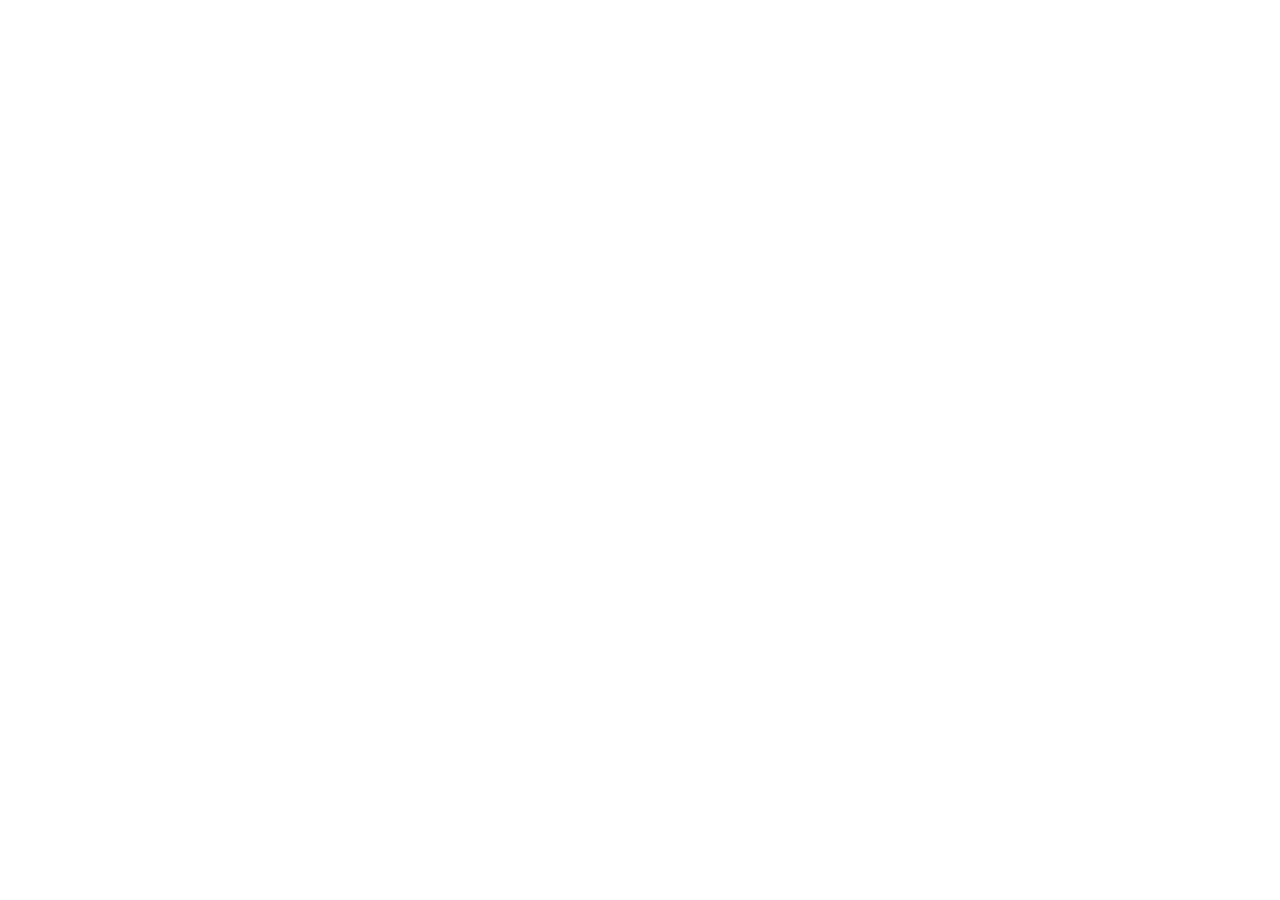
==== commit 17cbb3e9: "Reverted to commit bf31aed84434c16027ac39a31b8bc9e825aa0bbc" ====
--- a/index.html
+++ b/index.html
@@ -1,537 +1,24 @@
-
 <!DOCTYPE html>
 <html lang="en">
-<head>
-    <meta charset="UTF-8">
-    <meta name="viewport" content="width=device-width, initial-scale=1.0">
-    <title>Shivam Kadavla - Portfolio</title>
-    <link rel="stylesheet" href="styles.css">
-    <script src="https://unpkg.com/lucide@latest/dist/umd/lucide.js"></script>
-</head>
-<body>
-    <!-- Navigation -->
-    <nav class="fixed top-0 left-0 right-0 z-50 bg-background/80 backdrop-blur-md border-b border-border">
-        <div class="max-w-7xl mx-auto px-4 sm:px-6 lg:px-8">
-            <div class="flex justify-between items-center h-16">
-                <div class="flex items-center">
-                    <div class="text-2xl font-bold text-primary">Shivam Kadavla</div>
-                </div>
-                
-                <!-- Desktop Navigation -->
-                <div class="hidden md:block">
-                    <div class="ml-10 flex items-baseline space-x-8">
-                        <a href="#home" class="text-foreground hover:text-primary transition-colors">Home</a>
-                        <a href="#about" class="text-foreground hover:text-primary transition-colors">About</a>
-                        <a href="#projects" class="text-foreground hover:text-primary transition-colors">Projects</a>
-                        <a href="#skills" class="text-foreground hover:text-primary transition-colors">Skills</a>
-                        <a href="#blog" class="text-foreground hover:text-primary transition-colors">Blog</a>
-                        <a href="#resume" class="text-foreground hover:text-primary transition-colors">Resume</a>
-                        <a href="#contact" class="text-foreground hover:text-primary transition-colors">Contact</a>
-                    </div>
-                </div>
-                
-                <!-- Mobile menu button -->
-                <div class="md:hidden">
-                    <button id="mobile-menu-btn" class="text-foreground hover:text-primary">
-                        <i data-lucide="menu" class="w-6 h-6"></i>
-                    </button>
-                </div>
-            </div>
-        </div>
-        
-        <!-- Mobile Navigation -->
-        <div id="mobile-menu" class="md:hidden hidden bg-background border-t border-border">
-            <div class="px-2 pt-2 pb-3 space-y-1">
-                <a href="#home" class="mobile-nav-link block px-3 py-2 text-foreground hover:text-primary transition-colors">Home</a>
-                <a href="#about" class="mobile-nav-link block px-3 py-2 text-foreground hover:text-primary transition-colors">About</a>
-                <a href="#projects" class="mobile-nav-link block px-3 py-2 text-foreground hover:text-primary transition-colors">Projects</a>
-                <a href="#skills" class="mobile-nav-link block px-3 py-2 text-foreground hover:text-primary transition-colors">Skills</a>
-                <a href="#blog" class="mobile-nav-link block px-3 py-2 text-foreground hover:text-primary transition-colors">Blog</a>
-                <a href="#resume" class="mobile-nav-link block px-3 py-2 text-foreground hover:text-primary transition-colors">Resume</a>
-                <a href="#contact" class="mobile-nav-link block px-3 py-2 text-foreground hover:text-primary transition-colors">Contact</a>
-            </div>
-        </div>
-    </nav>
+  <head>
+    <meta charset="UTF-8" />
+    <meta name="viewport" content="width=device-width, initial-scale=1.0" />
+    <title>nav-quest-explorer</title>
+    <meta name="description" content="Lovable Generated Project" />
+    <meta name="author" content="Lovable" />
 
-    <!-- Hero Section -->
-    <section id="home" class="min-h-screen flex items-center justify-center bg-gradient-to-br from-background via-background to-accent/5 relative overflow-hidden">
-        <div class="absolute inset-0 bg-grid-pattern opacity-5"></div>
-        <div class="container mx-auto px-4 text-center relative z-10">
-            <div class="animate-fade-in">
-                <div class="w-32 h-32 mx-auto mb-8 relative">
-                    <img 
-                        src="https://images.unsplash.com/photo-1472099645785-5658abf4ff4e?w=150&h=150&fit=crop&crop=face" 
-                        alt="Shivam Kadavla"
-                        class="w-full h-full rounded-full object-cover border-4 border-primary/20 shadow-xl hover-scale transition-all duration-500"
-                    />
-                    <div class="absolute -bottom-2 -right-2 w-8 h-8 bg-green-500 rounded-full border-4 border-background"></div>
-                </div>
-                <h1 class="text-5xl md:text-7xl font-bold mb-6">
-                    Hi, I'm <span class="bg-gradient-to-r text-primary">Shivam</span>
-                </h1>
-                <div id="typed-text" class="text-2xl md:text-3xl text-muted-foreground mb-8 h-12">
-                    I'm a <span class="text-primary font-semibold"></span><span class="typing-cursor">|</span>
-                </div>
-                <p class="text-lg md:text-xl text-muted-foreground mb-8 max-w-3xl mx-auto leading-relaxed">
-                    Passionate about creating exceptional digital experiences through innovative web development and AI integration.
-                </p>
-                <div class="flex flex-col sm:flex-row gap-4 justify-center items-center">
-                    <button class="btn-primary px-8 py-3 rounded-lg text-lg hover-scale transition-all duration-300" onclick="document.getElementById('projects').scrollIntoView({behavior: 'smooth'})">
-                        <i data-lucide="rocket" class="w-5 h-5 mr-2 inline"></i>
-                        View My Work
-                    </button>
-                    <button id="download-resume-hero" class="btn-outline px-8 py-3 rounded-lg text-lg hover-scale transition-all duration-300">
-                        <i data-lucide="download" class="w-5 h-5 mr-2 inline"></i>
-                        Download Resume
-                    </button>
-                </div>
-            </div>
-        </div>
-        
-        <!-- Floating elements -->
-        <div class="absolute top-20 left-10 w-20 h-20 bg-primary/10 rounded-full floating-icon" style="animation-duration: 6s;"></div>
-        <div class="absolute bottom-20 right-10 w-16 h-16 bg-accent/10 rounded-full floating-icon" style="animation-duration: 8s; animation-delay: -2s;"></div>
-        <div class="absolute top-1/2 left-20 w-12 h-12 bg-primary/5 rounded-full floating-icon" style="animation-duration: 10s; animation-delay: -4s;"></div>
-    </section>
+    <meta property="og:title" content="nav-quest-explorer" />
+    <meta property="og:description" content="Lovable Generated Project" />
+    <meta property="og:type" content="website" />
+    <meta property="og:image" content="https://lovable.dev/opengraph-image-p98pqg.png" />
 
-    <!-- About Section -->
-    <section id="about" class="py-20 bg-accent/5">
-        <div class="container mx-auto px-4">
-            <div class="text-center mb-16">
-                <h2 class="text-4xl md:text-5xl font-bold mb-6">About Me</h2>
-                <p class="text-xl text-muted-foreground max-w-3xl mx-auto">
-                    I'm a passionate full-stack developer with expertise in modern web technologies and AI integration.
-                </p>
-            </div>
-            
-            <div class="grid md:grid-cols-2 gap-12 items-center">
-                <div class="animate-fade-in">
-                    <img 
-                        src="https://images.unsplash.com/photo-1549692520-acc6669e2f0c?w=600&h=400&fit=crop" 
-                        alt="About me"
-                        class="rounded-lg shadow-2xl hover-scale transition-all duration-500"
-                    />
-                </div>
-                
-                <div class="space-y-6 animate-slide-in-right">
-                    <h3 class="text-2xl font-semibold text-primary">Crafting Digital Experiences</h3>
-                    <p class="text-muted-foreground leading-relaxed">
-                        With over 5 years of experience in full-stack development, I specialize in creating 
-                        scalable web applications that combine beautiful design with powerful functionality. 
-                        My expertise spans from React and Node.js to AI integration and cloud architecture.
-                    </p>
-                    <p class="text-muted-foreground leading-relaxed">
-                        I'm passionate about staying at the forefront of technology, constantly learning new 
-                        frameworks and tools to deliver innovative solutions that exceed expectations.
-                    </p>
-                    
-                    <div class="grid grid-cols-2 gap-4 pt-4">
-                        <div class="stat-card">
-                            <div class="stat-number">50+</div>
-                            <div class="stat-label">Projects Completed</div>
-                        </div>
-                        <div class="stat-card">
-                            <div class="stat-number">5+</div>
-                            <div class="stat-label">Years Experience</div>
-                        </div>
-                        <div class="stat-card">
-                            <div class="stat-number">100K+</div>
-                            <div class="stat-label">Users Served</div>
-                        </div>
-                        <div class="stat-card">
-                            <div class="stat-number">15+</div>
-                            <div class="stat-label">Technologies</div>
-                        </div>
-                    </div>
-                </div>
-            </div>
-        </div>
-    </section>
+    <meta name="twitter:card" content="summary_large_image" />
+    <meta name="twitter:site" content="@lovable_dev" />
+    <meta name="twitter:image" content="https://lovable.dev/opengraph-image-p98pqg.png" />
+  </head>
 
-    <!-- Projects Section -->
-    <section id="projects" class="py-20">
-        <div class="container mx-auto px-4">
-            <div class="text-center mb-16">
-                <h2 class="text-4xl md:text-5xl font-bold mb-6">Featured Projects</h2>
-                <p class="text-xl text-muted-foreground max-w-3xl mx-auto">
-                    A showcase of my recent work in web development, AI integration, and full-stack applications.
-                </p>
-            </div>
-            
-            <div id="projects-grid" class="grid md:grid-cols-2 lg:grid-cols-3 gap-8 mb-12">
-                <!-- Projects will be dynamically inserted here -->
-            </div>
-            
-            <div class="text-center">
-                <button id="toggle-projects-btn" class="btn-primary px-8 py-3 rounded-lg text-lg hover-scale transition-all duration-300">
-                    <i data-lucide="code-2" class="w-4 h-4 mr-2 inline"></i>
-                    View All Projects
-                </button>
-            </div>
-        </div>
-    </section>
-
-    <!-- Skills Section -->
-    <section id="skills" class="py-20 bg-accent/5">
-        <div class="container mx-auto px-4">
-            <div class="text-center mb-16">
-                <h2 class="text-4xl md:text-5xl font-bold mb-6">Skills & Expertise</h2>
-                <p class="text-xl text-muted-foreground max-w-3xl mx-auto">
-                    Proficient in a wide range of technologies and frameworks for building modern web applications.
-                </p>
-            </div>
-            
-            <div id="skills-grid" class="grid md:grid-cols-2 lg:grid-cols-3 gap-8 mb-16">
-                <!-- Skills will be dynamically inserted here -->
-            </div>
-            
-            <div class="text-center">
-                <h3 class="text-2xl font-semibold mb-8">Tools & Technologies</h3>
-                <div id="tools-grid" class="flex flex-wrap justify-center gap-8">
-                    <!-- Tools will be dynamically inserted here -->
-                </div>
-            </div>
-        </div>
-    </section>
-
-    <!-- Blog Section -->
-    <section id="blog" class="py-20">
-        <div class="container mx-auto px-4">
-            <div class="text-center mb-16">
-                <h2 class="text-4xl md:text-5xl font-bold mb-6">Latest Blog Posts</h2>
-                <p class="text-xl text-muted-foreground max-w-3xl mx-auto">
-                    Insights, tutorials, and thoughts on web development, AI, and technology trends.
-                </p>
-            </div>
-            
-            <!-- Blog Categories -->
-            <div class="flex flex-wrap justify-center gap-3 mb-12">
-                <div id="blog-categories" class="flex flex-wrap justify-center gap-3">
-                    <!-- Categories will be dynamically inserted here -->
-                </div>
-            </div>
-            
-            <!-- Featured Post -->
-            <div id="featured-post" class="mb-12">
-                <!-- Featured post will be dynamically inserted here -->
-            </div>
-            
-            <!-- Blog Grid -->
-            <div id="blog-grid" class="grid md:grid-cols-2 lg:grid-cols-3 gap-8">
-                <!-- Blog posts will be dynamically inserted here -->
-            </div>
-        </div>
-    </section>
-
-    <!-- Resume Section -->
-    <section id="resume" class="py-20 bg-accent/5">
-        <div class="container mx-auto px-4">
-            <div class="text-center mb-16">
-                <h2 class="text-4xl md:text-5xl font-bold mb-6">Resume</h2>
-                <p class="text-xl text-muted-foreground max-w-3xl mx-auto mb-8">
-                    My professional journey, education, and achievements in the world of technology.
-                </p>
-                
-                <!-- View My Work Section -->
-                <div class="flex flex-col sm:flex-row gap-4 justify-center items-center mb-12">
-                    <button class="btn-primary px-8 py-3 rounded-lg text-lg hover-scale transition-all duration-300" onclick="document.getElementById('projects').scrollIntoView({behavior: 'smooth'})">
-                        <i data-lucide="eye" class="w-5 h-5 mr-2 inline"></i>
-                        View My Work
-                    </button>
-                    <button class="btn-outline px-8 py-3 rounded-lg text-lg hover-scale transition-all duration-300" onclick="window.open('https://linkedin.com/in/shivamkadavla', '_blank')">
-                        <i data-lucide="linkedin" class="w-5 h-5 mr-2 inline"></i>
-                        LinkedIn Profile
-                    </button>
-                </div>
-            </div>
-            
-            <div class="grid lg:grid-cols-2 gap-12">
-                <!-- Experience -->
-                <div>
-                    <h3 class="text-2xl font-semibold mb-8 flex items-center">
-                        <i data-lucide="briefcase" class="w-6 h-6 mr-3 text-primary"></i>
-                        Professional Experience
-                    </h3>
-                    <div id="experience-list" class="space-y-8">
-                        <!-- Experience items will be dynamically inserted here -->
-                    </div>
-                </div>
-                
-                <!-- Education & Certifications -->
-                <div class="space-y-12">
-                    <div>
-                        <h3 class="text-2xl font-semibold mb-8 flex items-center">
-                            <i data-lucide="graduation-cap" class="w-6 h-6 mr-3 text-primary"></i>
-                            Education
-                        </h3>
-                        <div id="education-list" class="space-y-6">
-                            <!-- Education items will be dynamically inserted here -->
-                        </div>
-                    </div>
-                    
-                    <div>
-                        <h3 class="text-2xl font-semibold mb-8 flex items-center">
-                            <i data-lucide="award" class="w-6 h-6 mr-3 text-primary"></i>
-                            Certifications
-                        </h3>
-                        <div id="certifications-list" class="space-y-4">
-                            <!-- Certifications will be dynamically inserted here -->
-                        </div>
-                    </div>
-                </div>
-            </div>
-        </div>
-    </section>
-
-    <!-- Contact Section -->
-    <section id="contact" class="py-20">
-        <div class="container mx-auto px-4">
-            <div class="text-center mb-16">
-                <h2 class="text-4xl md:text-5xl font-bold mb-6">Get In Touch</h2>
-                <p class="text-xl text-muted-foreground max-w-3xl mx-auto">
-                    Ready to start your next project? Let's discuss how we can work together to bring your ideas to life.
-                </p>
-            </div>
-            
-            <div class="grid lg:grid-cols-2 gap-12">
-                <!-- Contact Info -->
-                <div class="space-y-8">
-                    <div class="animate-fade-in">
-                        <h3 class="text-2xl font-semibold mb-6">Let's Connect</h3>
-                        <div class="space-y-4">
-                            <div class="flex items-center">
-                                <i data-lucide="mail" class="w-5 h-5 mr-4 text-primary"></i>
-                                <span>shivam.kadavla@example.com</span>
-                            </div>
-                            <div class="flex items-center">
-                                <i data-lucide="phone" class="w-5 h-5 mr-4 text-primary"></i>
-                                <span>+1 (555) 123-4567</span>
-                            </div>
-                            <div class="flex items-center">
-                                <i data-lucide="map-pin" class="w-5 h-5 mr-4 text-primary"></i>
-                                <span>San Francisco, CA</span>
-                            </div>
-                        </div>
-                        
-                        <div class="flex space-x-4 mt-8">
-                            <a href="#" class="w-12 h-12 bg-primary/10 rounded-full flex items-center justify-center hover:bg-primary hover:text-primary-foreground transition-colors duration-300">
-                                <i data-lucide="github" class="w-5 h-5"></i>
-                            </a>
-                            <a href="#" class="w-12 h-12 bg-primary/10 rounded-full flex items-center justify-center hover:bg-primary hover:text-primary-foreground transition-colors duration-300">
-                                <i data-lucide="linkedin" class="w-5 h-5"></i>
-                            </a>
-                            <a href="#" class="w-12 h-12 bg-primary/10 rounded-full flex items-center justify-center hover:bg-primary hover:text-primary-foreground transition-colors duration-300">
-                                <i data-lucide="twitter" class="w-5 h-5"></i>
-                            </a>
-                        </div>
-                    </div>
-                </div>
-                
-                <!-- Contact Form -->
-                <div class="animate-scale-in">
-                    <form id="contact-form" class="contact-form space-y-6">
-                        <div class="grid md:grid-cols-2 gap-6">
-                            <div>
-                                <label for="firstName" class="block text-sm font-medium mb-2">First Name</label>
-                                <input 
-                                    type="text" 
-                                    id="firstName" 
-                                    name="firstName" 
-                                    required 
-                                    class="w-full px-4 py-3 rounded-lg border border-border focus:border-primary focus:outline-none transition-colors"
-                                />
-                            </div>
-                            <div>
-                                <label for="lastName" class="block text-sm font-medium mb-2">Last Name</label>
-                                <input 
-                                    type="text" 
-                                    id="lastName" 
-                                    name="lastName" 
-                                    required 
-                                    class="w-full px-4 py-3 rounded-lg border border-border focus:border-primary focus:outline-none transition-colors"
-                                />
-                            </div>
-                        </div>
-                        
-                        <div>
-                            <label for="email" class="block text-sm font-medium mb-2">Email</label>
-                            <input 
-                                type="email" 
-                                id="email" 
-                                name="email" 
-                                required 
-                                class="w-full px-4 py-3 rounded-lg border border-border focus:border-primary focus:outline-none transition-colors"
-                            />
-                        </div>
-                        
-                        <div>
-                            <label for="subject" class="block text-sm font-medium mb-2">Subject</label>
-                            <input 
-                                type="text" 
-                                id="subject" 
-                                name="subject" 
-                                required 
-                                class="w-full px-4 py-3 rounded-lg border border-border focus:border-primary focus:outline-none transition-colors"
-                            />
-                        </div>
-                        
-                        <div>
-                            <label for="message" class="block text-sm font-medium mb-2">Message</label>
-                            <textarea 
-                                id="message" 
-                                name="message" 
-                                rows="5" 
-                                required 
-                                class="w-full px-4 py-3 rounded-lg border border-border focus:border-primary focus:outline-none transition-colors resize-none"
-                            ></textarea>
-                        </div>
-                        
-                        <button type="submit" class="btn-primary w-full py-3 rounded-lg text-lg hover-scale transition-all duration-300">
-                            <i data-lucide="send" class="w-5 h-5 mr-2 inline"></i>
-                            Send Message
-                        </button>
-                    </form>
-                </div>
-            </div>
-            
-            <!-- Newsletter -->
-            <div class="mt-20 text-center">
-                <div class="max-w-md mx-auto">
-                    <h3 class="text-2xl font-semibold mb-4">Stay Updated</h3>
-                    <p class="text-muted-foreground mb-6">Subscribe to get notified about my latest projects and blog posts.</p>
-                    <form id="newsletter-form" class="newsletter-form flex gap-2">
-                        <input 
-                            type="email" 
-                            name="email" 
-                            placeholder="Enter your email" 
-                            required 
-                            class="flex-1 px-4 py-3 rounded-lg border border-border focus:border-primary focus:outline-none transition-colors"
-                        />
-                        <button type="submit" class="btn-primary px-6 py-3 rounded-lg hover-scale transition-all duration-300">
-                            Subscribe
-                        </button>
-                    </form>
-                </div>
-            </div>
-        </div>
-    </section>
-
-    <!-- Footer -->
-    <footer class="bg-card border-t border-border py-12 relative">
-        <div class="container mx-auto px-4">
-            <div class="grid md:grid-cols-4 gap-8">
-                <div class="space-y-4">
-                    <h3 class="text-xl font-semibold text-primary">Shivam Kadavla</h3>
-                    <p class="text-muted-foreground">
-                        Full-Stack Developer passionate about creating exceptional digital experiences.
-                    </p>
-                    <div class="flex space-x-4">
-                        <a href="#" class="footer-link text-muted-foreground hover:text-primary">
-                            <i data-lucide="github" class="w-5 h-5"></i>
-                        </a>
-                        <a href="#" class="footer-link text-muted-foreground hover:text-primary">
-                            <i data-lucide="linkedin" class="w-5 h-5"></i>
-                        </a>
-                        <a href="#" class="footer-link text-muted-foreground hover:text-primary">
-                            <i data-lucide="twitter" class="w-5 h-5"></i>
-                        </a>
-                        <a href="#" class="footer-link text-muted-foreground hover:text-primary">
-                            <i data-lucide="mail" class="w-5 h-5"></i>
-                        </a>
-                    </div>
-                </div>
-                
-                <div class="space-y-4">
-                    <h4 class="font-semibold">Quick Links</h4>
-                    <ul class="space-y-2">
-                        <li><a href="#home" class="footer-link text-muted-foreground hover:text-primary">Home</a></li>
-                        <li><a href="#about" class="footer-link text-muted-foreground hover:text-primary">About</a></li>
-                        <li><a href="#projects" class="footer-link text-muted-foreground hover:text-primary">Projects</a></li>
-                        <li><a href="#skills" class="footer-link text-muted-foreground hover:text-primary">Skills</a></li>
-                    </ul>
-                </div>
-                
-                <div class="space-y-4">
-                    <h4 class="font-semibold">Services</h4>
-                    <ul class="space-y-2">
-                        <li><span class="text-muted-foreground">Web Development</span></li>
-                        <li><span class="text-muted-foreground">AI Integration</span></li>
-                        <li><span class="text-muted-foreground">Full-Stack Solutions</span></li>
-                        <li><span class="text-muted-foreground">Consulting</span></li>
-                    </ul>
-                </div>
-                
-                <div class="space-y-4">
-                    <h4 class="font-semibold">Contact Info</h4>
-                    <ul class="space-y-2">
-                        <li class="text-muted-foreground">San Francisco, CA</li>
-                        <li class="text-muted-foreground">shivam.kadavla@example.com</li>
-                        <li class="text-muted-foreground">+1 (555) 123-4567</li>
-                    </ul>
-                </div>
-            </div>
-            
-            <div class="border-t border-border mt-8 pt-8 text-center text-muted-foreground">
-                <p>&copy; 2024 Shivam Kadavla. All rights reserved.</p>
-            </div>
-        </div>
-        
-        <!-- Scroll to Top Button -->
-        <button id="scroll-to-top" class="scroll-to-top-btn">
-            <i data-lucide="arrow-up" class="w-5 h-5"></i>
-        </button>
-    </footer>
-
-    <!-- AI Chat Board -->
-    <div id="ai-chat-widget" class="ai-chat-widget">
-        <div id="ai-chat-toggle" class="ai-chat-toggle">
-            <i data-lucide="message-circle" class="w-6 h-6"></i>
-        </div>
-        
-        <div id="ai-chat-board" class="ai-chat-board hidden">
-            <div class="ai-chat-header">
-                <div class="flex items-center">
-                    <div class="w-8 h-8 bg-primary rounded-full flex items-center justify-center mr-3">
-                        <i data-lucide="bot" class="w-4 h-4 text-primary-foreground"></i>
-                    </div>
-                    <div>
-                        <h4 class="font-semibold">AI Assistant</h4>
-                        <span class="text-xs text-green-500 flex items-center">
-                            <span class="w-2 h-2 bg-green-500 rounded-full mr-1"></span>
-                            Online
-                        </span>
-                    </div>
-                </div>
-                <button id="ai-chat-close" class="text-muted-foreground hover:text-foreground">
-                    <i data-lucide="x" class="w-5 h-5"></i>
-                </button>
-            </div>
-            
-            <div id="ai-chat-messages" class="ai-chat-messages">
-                <div class="ai-message">
-                    <div class="w-6 h-6 bg-primary rounded-full flex items-center justify-center mr-2">
-                        <i data-lucide="bot" class="w-3 h-3 text-primary-foreground"></i>
-                    </div>
-                    <div class="ai-message-content">
-                        <p>👋 Hi! I'm Shivam's AI assistant. How can I help you today?</p>
-                    </div>
-                </div>
-            </div>
-            
-            <div class="ai-chat-input">
-                <input 
-                    type="text" 
-                    id="ai-message-input" 
-                    placeholder="Type your message..." 
-                    class="ai-input"
-                />
-                <button id="ai-send-btn" class="ai-send-btn">
-                    <i data-lucide="send" class="w-4 h-4"></i>
-                </button>
-            </div>
-        </div>
-    </div>
-
-    <script src="script.js"></script>
-</body>
+  <body>
+    <div id="root"></div>
+    <script type="module" src="/src/main.tsx"></script>
+  </body>
 </html>
